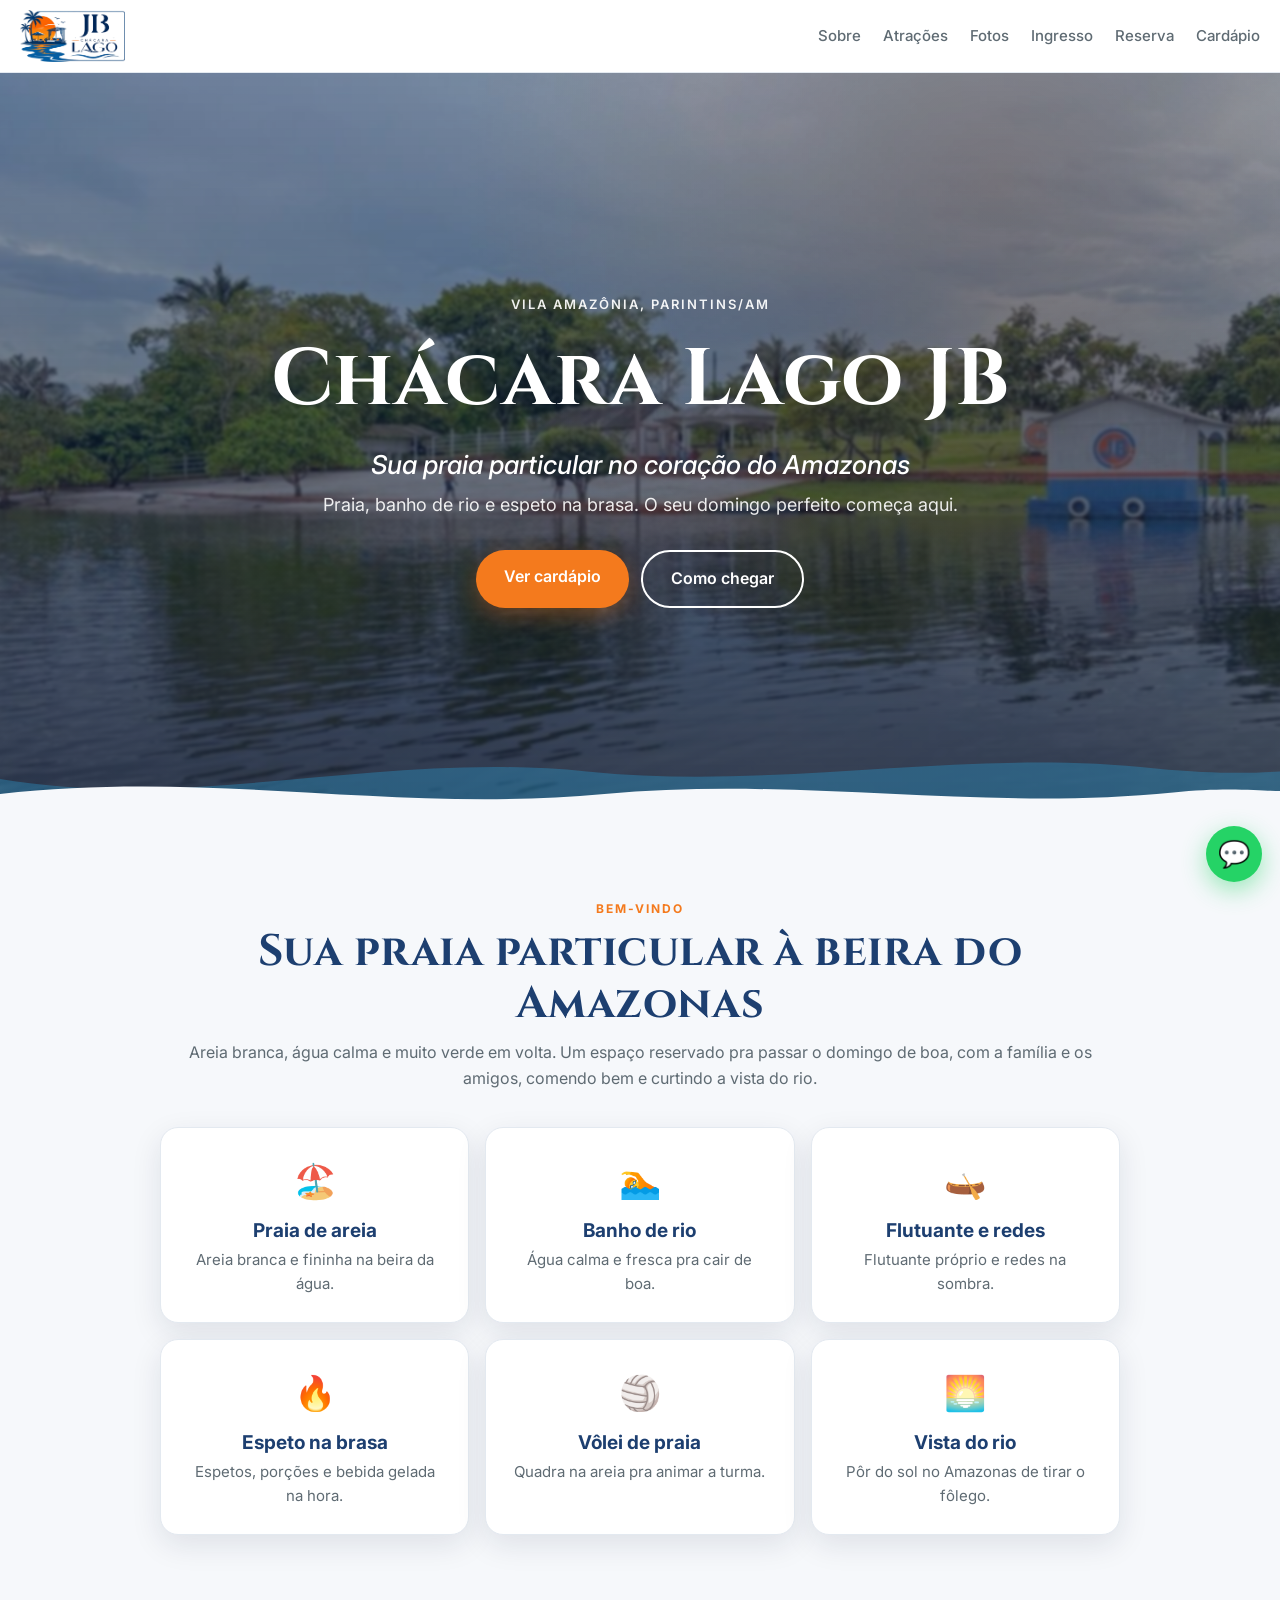
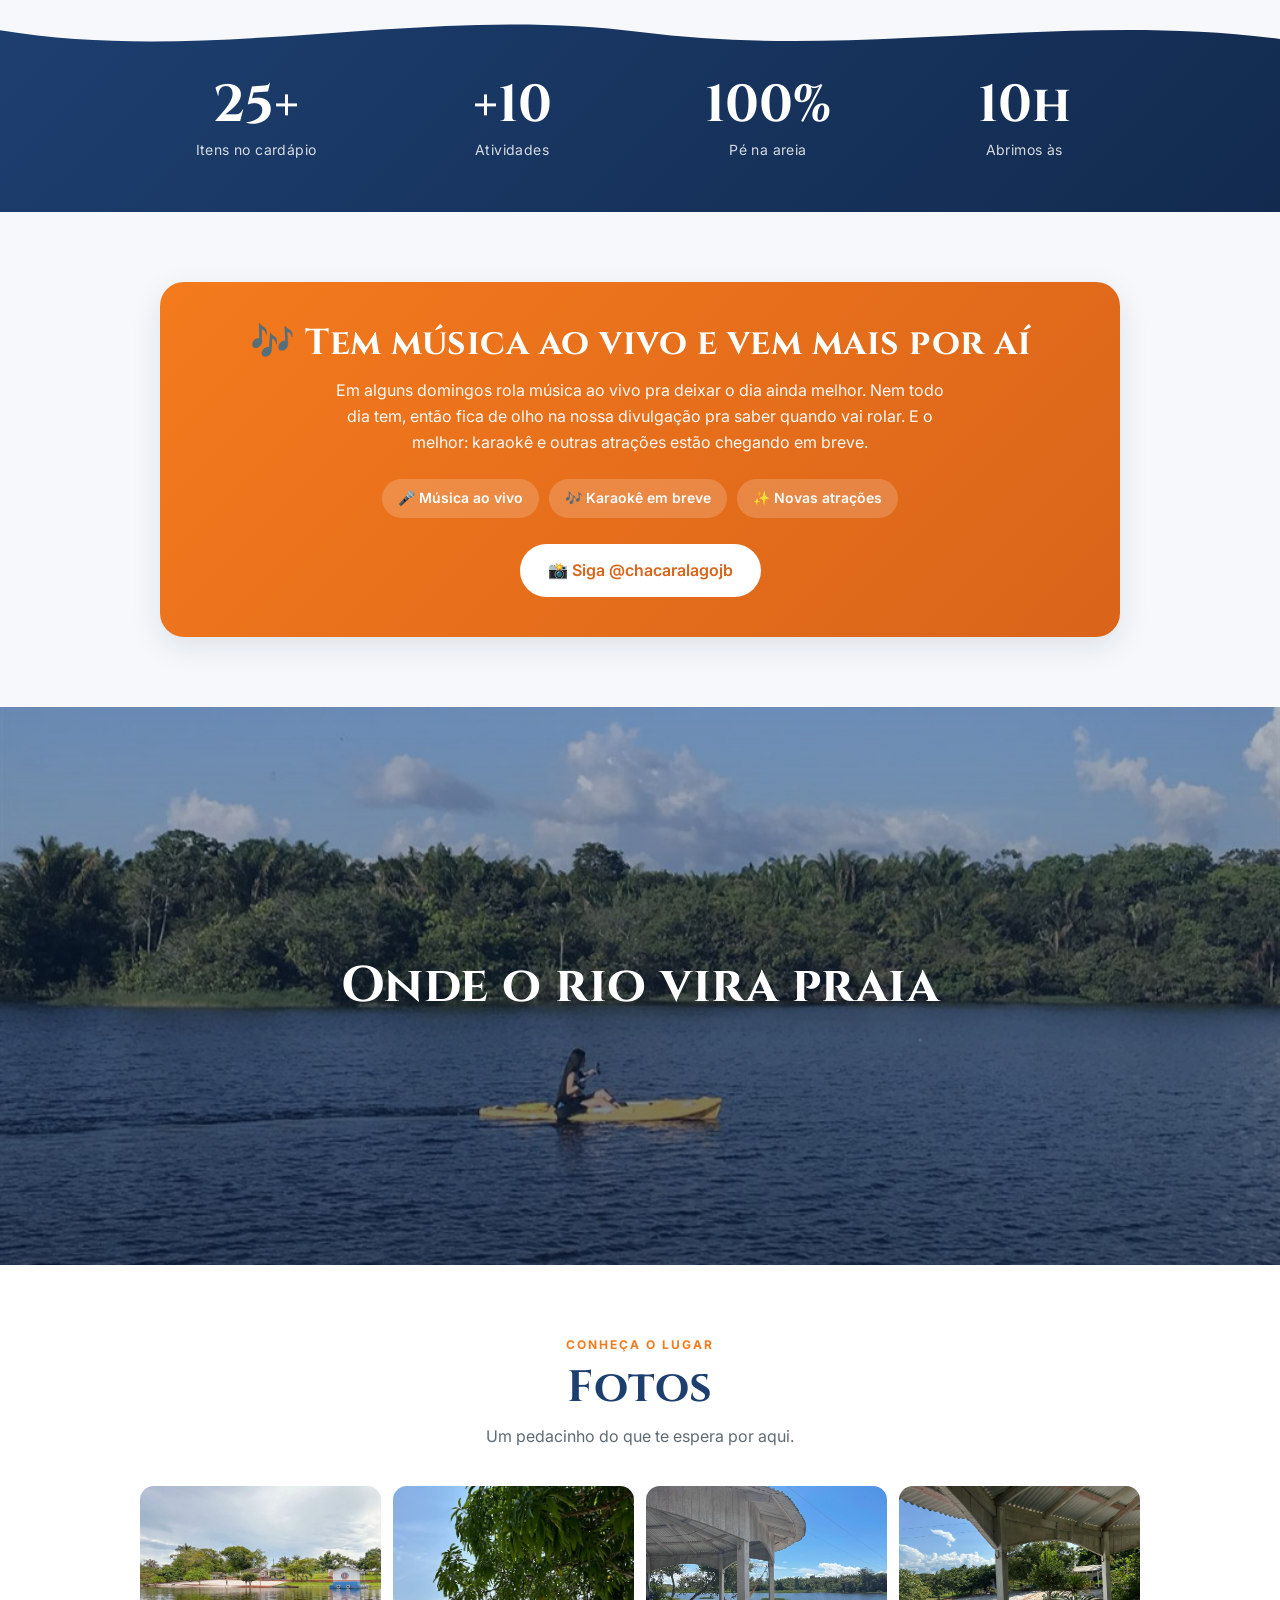
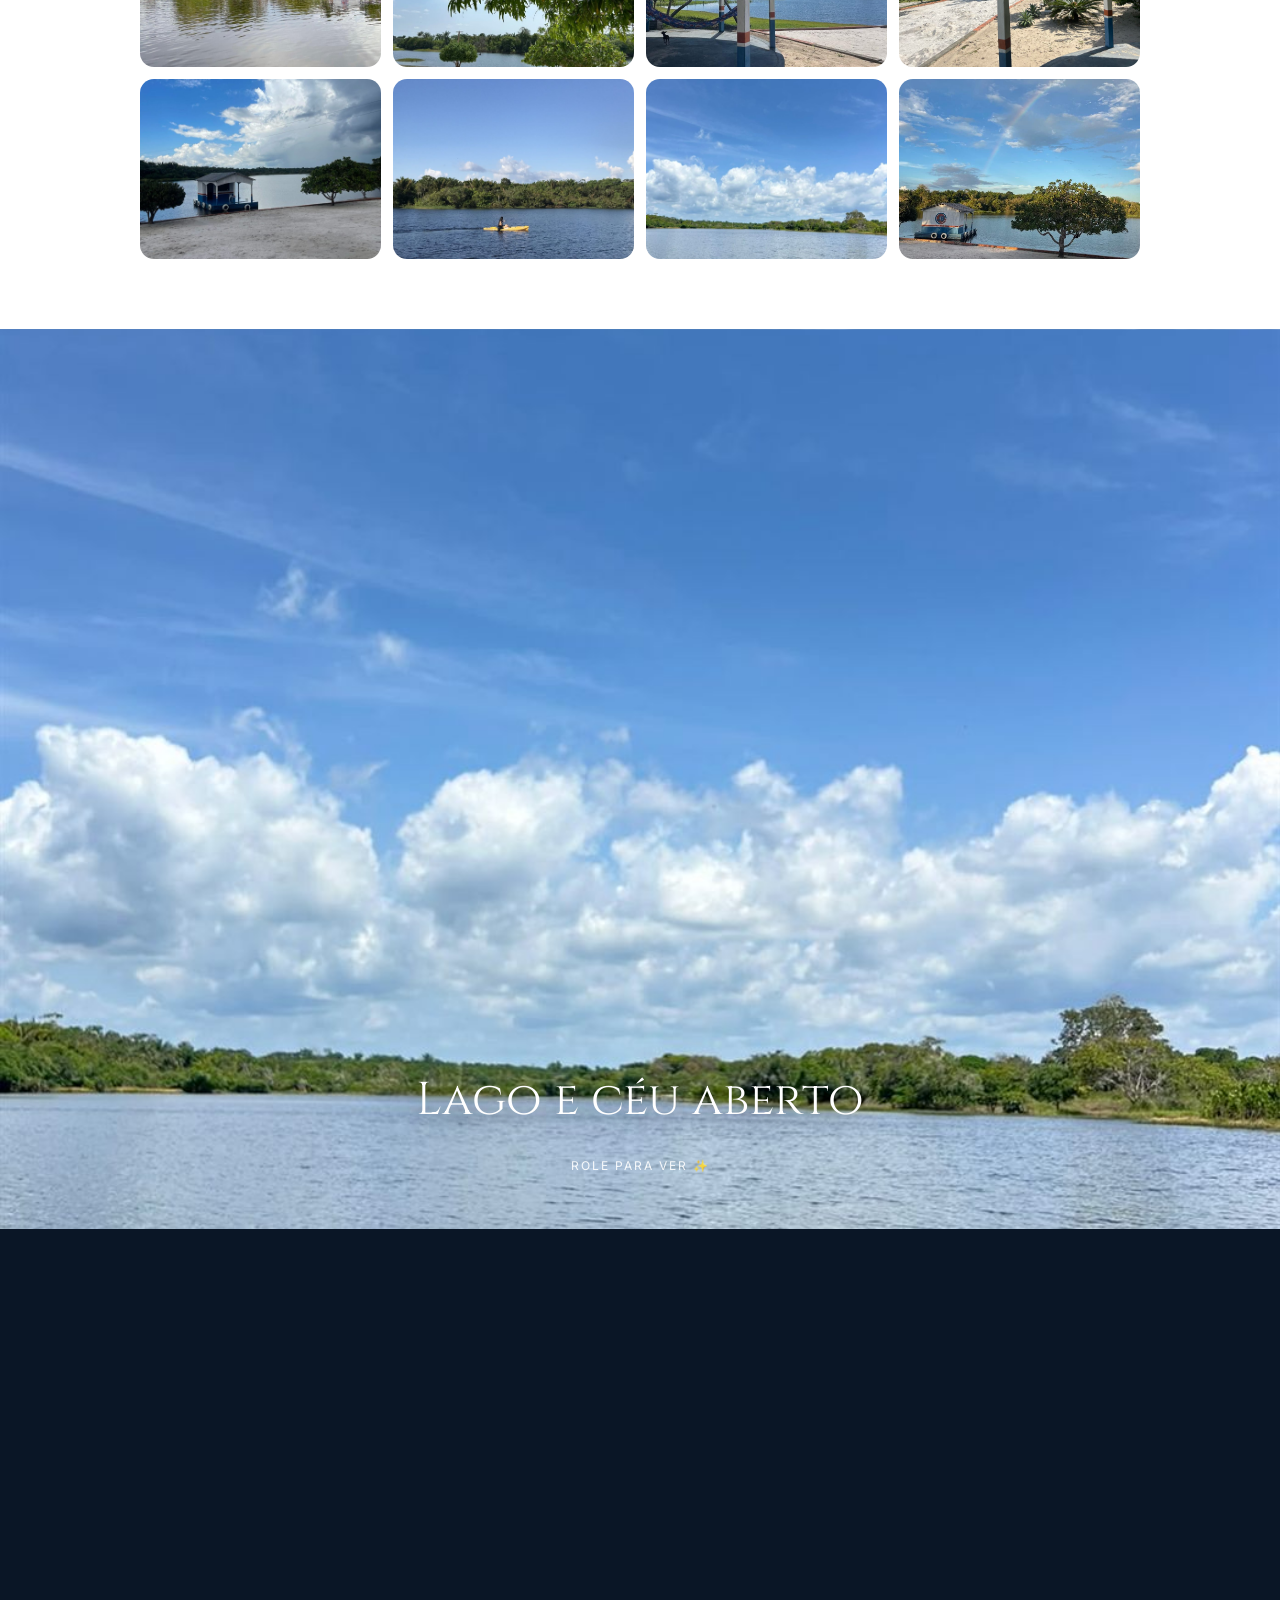
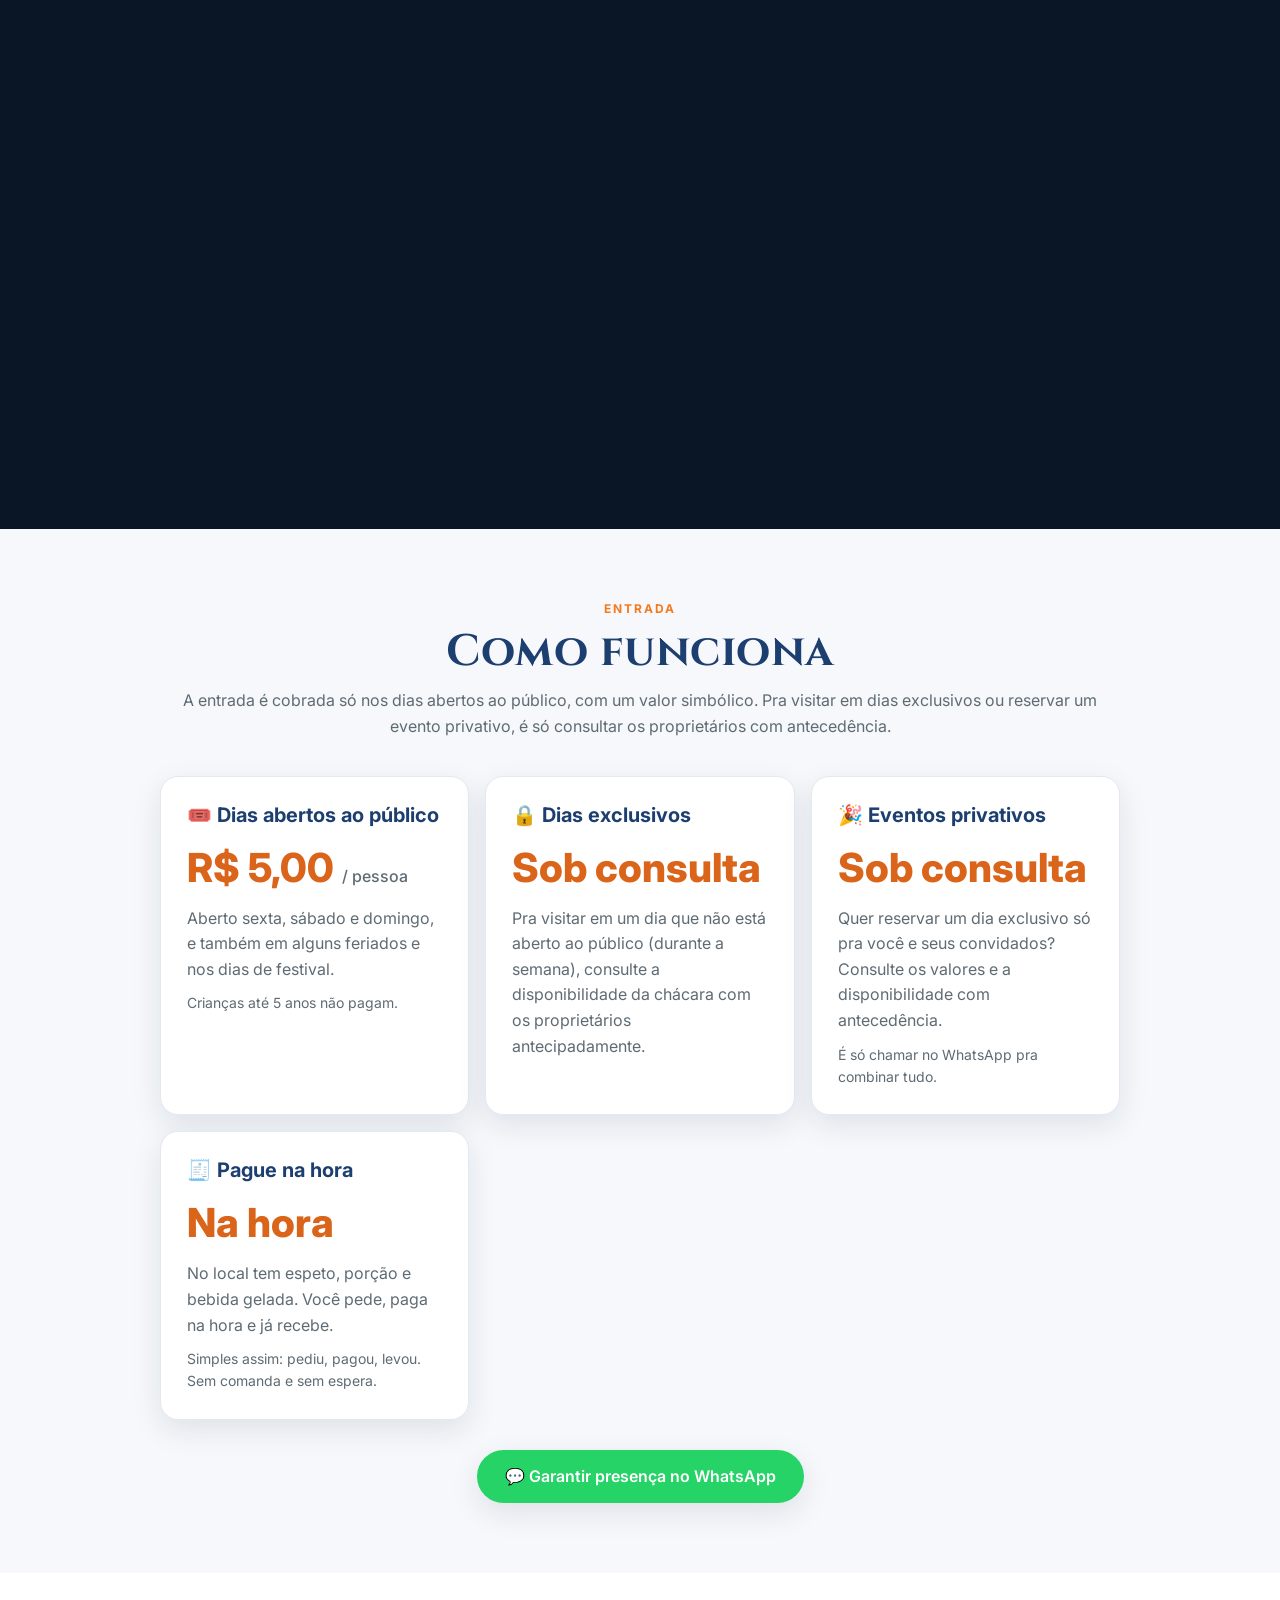
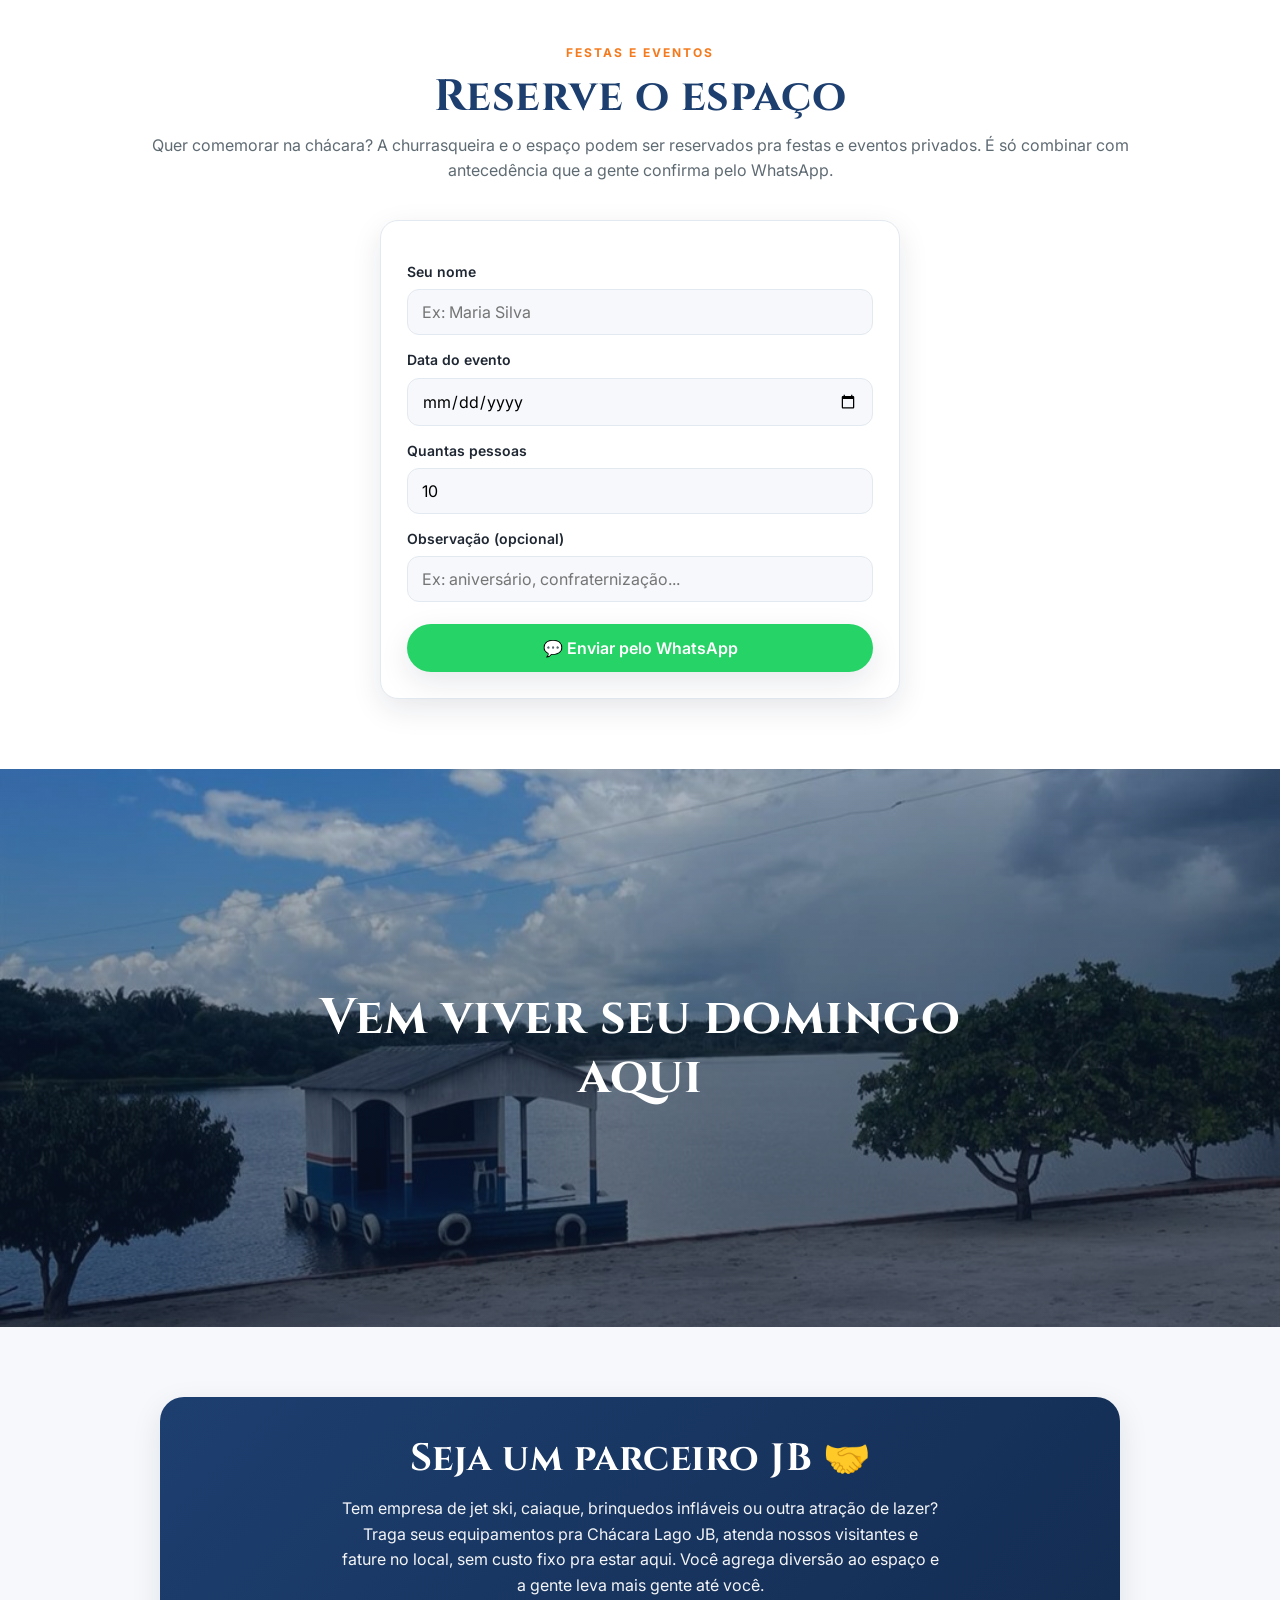
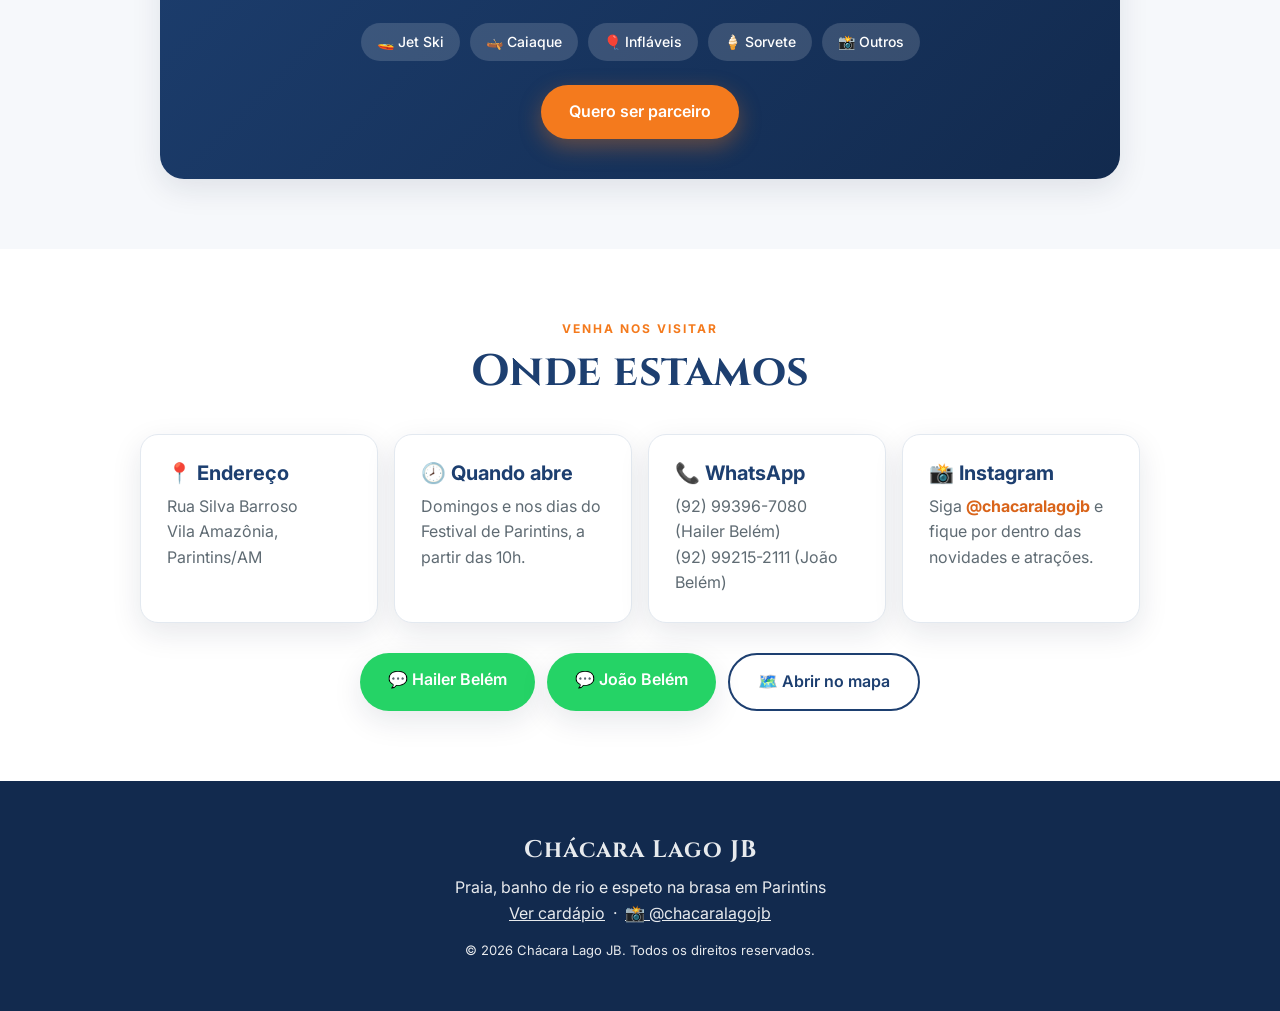
==== index.html @ 3a62247a "Ingresso: remove o valor de R$30. Unico valor cobrado passa a ser R$5/pessoa nos dias abertos ao pub" ====
<!DOCTYPE html>
<html lang="pt-BR">
<head>
  <meta charset="UTF-8" />
  <meta name="viewport" content="width=device-width, initial-scale=1.0" />

  <!-- ====== SEO / GOOGLE (edite os textos entre aspas) ====== -->
  <title>Chácara Lago JB | Praia Particular em Vila Amazônia, Parintins-AM</title>
  <meta name="description" content="Chácara Lago JB: sua praia particular no coração do Amazonas. Areia, flutuante, redes, vôlei, espeto na brasa e banho de rio em Vila Amazônia, Parintins. Veja o cardápio." />
  <meta name="theme-color" content="#1d3f70" />
  <link rel="icon" href="img/logo.svg" type="image/svg+xml" />
  <meta property="og:title" content="Chácara Lago JB | Praia Particular em Parintins" />
  <meta property="og:description" content="Sua praia particular no coração do Amazonas. Areia, flutuante, redes, vôlei e espeto na brasa em Vila Amazônia, Parintins." />
  <meta property="og:type" content="website" />
  <meta property="og:image" content="img/capa.jpg" />

  <link rel="preconnect" href="https://fonts.googleapis.com" />
  <link rel="preconnect" href="https://fonts.gstatic.com" crossorigin />
  <link href="https://fonts.googleapis.com/css2?family=Cinzel:wght@500;600;700&family=Inter:ital,wght@0,400;0,500;0,600;0,700;1,500&display=swap" rel="stylesheet" />
  <link rel="stylesheet" href="style.css" />

  <!-- ====== DADOS DO NEGÓCIO PARA O GOOGLE (edite os campos marcados) ====== -->
  <script type="application/ld+json">
  {
    "@context": "https://schema.org",
    "@type": "Restaurant",
    "name": "Chácara Lago JB",
    "servesCuisine": "Brasileira",
    "description": "Praia particular no coração do Amazonas: areia, flutuante, redes, vôlei, espeto na brasa e banho de rio em Vila Amazônia, Parintins.",
    "telephone": "+55 92 99396-7080",
    "sameAs": ["https://instagram.com/chacaralagojb"],
    "address": {
      "@type": "PostalAddress",
      "streetAddress": "Rua Silva Barroso",
      "addressLocality": "Vila Amazônia, Parintins",
      "addressRegion": "AM",
      "addressCountry": "BR"
    }
  }
  </script>
</head>

<body>

  <!-- Topo fixo: barra com a logo -->
  <div class="site-top">

  <!-- ======================= TOPO ======================= -->
  <header class="topbar">
    <a href="#inicio" class="brand">
      <img class="brand-logo-full" src="img/logo.png" alt="Chácara Lago JB" />
    </a>
    <button class="nav-toggle" aria-label="Abrir menu" aria-expanded="false">☰</button>
    <nav class="nav">
      <a href="#sobre">Sobre</a>
      <a href="#atracoes">Atrações</a>
      <a href="#fotos">Fotos</a>
      <a href="#ingresso">Ingresso</a>
      <a href="#reserva">Reserva</a>
      <a href="cardapio.html">Cardápio</a>
    </nav>
  </header>

  </div><!-- /site-top -->

  <!-- ======================= HERO ======================= -->
  <section id="inicio" class="hero">
    <!-- Vídeo do drone de fundo (sem som, em loop). Se não carregar, aparece a foto poster. -->
    <video class="hero-video" id="heroVideo" autoplay muted loop playsinline webkit-playsinline preload="auto" disablepictureinpicture poster="img/capa.jpg">
      <source src="img/capa-video.mp4" type="video/mp4" />
    </video>
    <div class="hero-overlay"></div>
    <div class="hero-content">
      <p class="hero-kicker">Vila Amazônia, Parintins/AM</p>
      <h1>Chácara Lago JB</h1>
      <p class="hero-sub">Sua praia particular no coração do Amazonas</p>
      <p class="hero-support">Praia, banho de rio e espeto na brasa. O seu domingo perfeito começa aqui.</p>
      <div class="hero-actions">
        <a href="cardapio.html" class="btn btn-primary">Ver cardápio</a>
        <a href="#contato" class="btn btn-ghost" style="color:#fff;border-color:#fff;">Como chegar</a>
      </div>
    </div>
    <div class="hero-wave" aria-hidden="true">
      <svg viewBox="0 0 1440 120" preserveAspectRatio="none">
        <path class="hw hw2" d="M0,52 C220,96 430,14 660,42 C880,68 1080,10 1300,38 C1370,46 1410,44 1440,42 L1440,120 L0,120 Z"></path>
        <path class="hw hw1" d="M0,72 C240,40 440,98 680,72 C900,48 1100,96 1320,70 C1380,62 1420,68 1440,68 L1440,120 L0,120 Z"></path>
      </svg>
    </div>
  </section>

  <!-- ======================= SOBRE ======================= -->
  <section id="sobre" class="section">
    <div class="section-head">
      <p class="eyebrow">Bem-vindo</p>
      <h2>Sua praia particular à beira do Amazonas</h2>
      <p class="section-desc">Areia branca, água calma e muito verde em volta. Um espaço reservado pra passar o domingo de boa, com a família e os amigos, comendo bem e curtindo a vista do rio.</p>
    </div>
    <div class="features">
      <div class="feature"><div class="ico">🏖️</div><h3>Praia de areia</h3><p>Areia branca e fininha na beira da água.</p></div>
      <div class="feature"><div class="ico">🏊</div><h3>Banho de rio</h3><p>Água calma e fresca pra cair de boa.</p></div>
      <div class="feature"><div class="ico">🛶</div><h3>Flutuante e redes</h3><p>Flutuante próprio e redes na sombra.</p></div>
      <div class="feature"><div class="ico">🔥</div><h3>Espeto na brasa</h3><p>Espetos, porções e bebida gelada na hora.</p></div>
      <div class="feature"><div class="ico">🏐</div><h3>Vôlei de praia</h3><p>Quadra na areia pra animar a turma.</p></div>
      <div class="feature"><div class="ico">🌅</div><h3>Vista do rio</h3><p>Pôr do sol no Amazonas de tirar o fôlego.</p></div>
    </div>
  </section>

  <!-- ======================= NÚMEROS (contam ao aparecer) ======================= -->
  <section class="stats" aria-label="Números da Chácara Lago JB">
    <div class="stats-wave" aria-hidden="true">
      <svg viewBox="0 0 1440 80" preserveAspectRatio="none">
        <path class="sw sw1" d="M0,30 C240,70 480,0 720,32 C960,64 1200,8 1440,40 L1440,0 L0,0 Z"></path>
      </svg>
    </div>
    <div class="stats-grid">
      <div class="stat"><div class="stat-num" data-target="25" data-suffix="+">25+</div><div class="stat-label">Itens no cardápio</div></div>
      <div class="stat"><div class="stat-num" data-target="10" data-prefix="+">+10</div><div class="stat-label">Atividades</div></div>
      <div class="stat"><div class="stat-num" data-target="100" data-suffix="%">100%</div><div class="stat-label">Pé na areia</div></div>
      <div class="stat"><div class="stat-num" data-target="10" data-suffix="h">10h</div><div class="stat-label">Abrimos às</div></div>
    </div>
  </section>

  <!-- ======================= ATRAÇÕES ======================= -->
  <section id="atracoes" class="section">
    <div class="attractions-box">
      <h2>🎶 Tem música ao vivo e vem mais por aí</h2>
      <p>Em alguns domingos rola música ao vivo pra deixar o dia ainda melhor. Nem todo dia tem, então fica de olho na nossa divulgação pra saber quando vai rolar. E o melhor: karaokê e outras atrações estão chegando em breve.</p>
      <div class="attractions-tags">
        <span>🎤 Música ao vivo</span>
        <span>🎶 Karaokê em breve</span>
        <span>✨ Novas atrações</span>
      </div>
      <a class="btn" style="background:#fff;color:#d9641a;margin-top:26px;" href="https://instagram.com/chacaralagojb" target="_blank" rel="noopener">📸 Siga @chacaralagojb</a>
    </div>
  </section>

  <!-- Faixa de foto com parallax -->
  <section class="photo-band">
    <div class="pb-bg" style="background-image:url('img/caiaque.jpg'); background-position: center 78%;"></div>
    <div class="pb-text"><h2>Onde o rio vira praia</h2></div>
  </section>

  <!-- ======================= FOTOS ======================= -->
  <section id="fotos" class="section section-alt">
    <div class="section-head">
      <p class="eyebrow">Conheça o lugar</p>
      <h2>Fotos</h2>
      <p class="section-desc">Um pedacinho do que te espera por aqui.</p>
    </div>
    <!-- No PC: 2 fileiras de 4. No celular: vira carrossel (desliza pro lado com as setas).
         Clique numa foto pra ampliar. Sequência: chegada → praia → estrutura → água/lazer → fim com arco-íris. -->
    <div class="gallery-wrap">
      <button class="gal-arrow gal-prev" aria-label="Fotos anteriores">&#10094;</button>
      <div class="gallery">
        <img class="gallery-item" src="img/capa.jpg" alt="Vista geral da Chácara Lago JB" loading="lazy" />
        <img class="gallery-item" src="img/praia-arvores.jpg" alt="Areia e árvores à beira da água" loading="lazy" />
        <img class="gallery-item" src="img/quiosque-redes.jpg" alt="Quiosque com redes" loading="lazy" />
        <img class="gallery-item" src="img/quiosque-vista.jpg" alt="Vista a partir do quiosque" loading="lazy" />
        <img class="gallery-item" src="img/flutuante.jpg" alt="Flutuante JB no lago" loading="lazy" />
        <img class="gallery-item" src="img/caiaque.jpg" alt="Passeio de caiaque no lago" loading="lazy" />
        <img class="gallery-item" src="img/lago-ceu.jpg" alt="Lago e céu aberto" loading="lazy" />
        <img class="gallery-item" src="img/arco-iris.jpg" alt="Arco-íris sobre o lago" loading="lazy" />
      </div>
      <button class="gal-arrow gal-next" aria-label="Mais fotos">&#10095;</button>
    </div>
  </section>

  <!-- ============ TRANSIÇÃO DE FOTOS (efeito ao rolar) ============ -->
  <section class="morph" aria-label="Do lago ao arco-íris">
    <div class="morph-sticky">
      <div class="morph-img morph-img-b" style="background-image:url('img/arco-iris.jpg')"></div>
      <div class="morph-img morph-img-a" style="background-image:url('img/lago-ceu.jpg')"></div>
      <div class="morph-seam"></div>
      <div class="morph-caption">
        <span class="morph-cap morph-cap-a">Lago e céu aberto</span>
        <span class="morph-cap morph-cap-b">Arco-íris no fim da tarde</span>
      </div>
      <span class="morph-hint">role para ver ✨</span>
    </div>
  </section>

  <!-- ======================= INGRESSO ======================= -->
  <section id="ingresso" class="section">
    <div class="section-head">
      <p class="eyebrow">Entrada</p>
      <h2>Como funciona</h2>
      <p class="section-desc">A entrada é cobrada só nos dias abertos ao público, com um valor simbólico. Pra visitar em dias exclusivos ou reservar um evento privativo, é só consultar os proprietários com antecedência.</p>
    </div>
    <div class="card-grid">
      <div class="card">
        <h3>🎟️ Dias abertos ao público</h3>
        <div class="price-tag">R$ 5,00 <small>/ pessoa</small></div>
        <p>Aberto sexta, sábado e domingo, e também em alguns feriados e nos dias de festival.</p>
        <p class="note">Crianças até 5 anos não pagam.</p>
      </div>
      <div class="card">
        <h3>🔒 Dias exclusivos</h3>
        <div class="price-tag">Sob consulta</div>
        <p>Pra visitar em um dia que não está aberto ao público (durante a semana), consulte a disponibilidade da chácara com os proprietários antecipadamente.</p>
      </div>
      <div class="card">
        <h3>🎉 Eventos privativos</h3>
        <div class="price-tag">Sob consulta</div>
        <p>Quer reservar um dia exclusivo só pra você e seus convidados? Consulte os valores e a disponibilidade com antecedência.</p>
        <p class="note">É só chamar no WhatsApp pra combinar tudo.</p>
      </div>
      <div class="card">
        <h3>🧾 Pague na hora</h3>
        <div class="price-tag">Na hora</div>
        <p>No local tem espeto, porção e bebida gelada. Você pede, paga na hora e já recebe.</p>
        <p class="note">Simples assim: pediu, pagou, levou. Sem comanda e sem espera.</p>
      </div>
    </div>
    <div class="cta-row">
      <a class="btn btn-whats" target="_blank" rel="noopener"
         href="https://wa.me/5592993967080?text=Ol%C3%A1!%20Quero%20garantir%20minha%20presen%C3%A7a%20na%20Ch%C3%A1cara%20Lago%20JB%20neste%20domingo.%20Pode%20me%20passar%20as%20infos%3F">
        💬 Garantir presença no WhatsApp
      </a>
    </div>
  </section>

  <!-- ======================= RESERVA ======================= -->
  <section id="reserva" class="section section-alt">
    <div class="section-head">
      <p class="eyebrow">Festas e eventos</p>
      <h2>Reserve o espaço</h2>
      <p class="section-desc">Quer comemorar na chácara? A churrasqueira e o espaço podem ser reservados pra festas e eventos privados. É só combinar com antecedência que a gente confirma pelo WhatsApp.</p>
    </div>
    <form class="form" id="form-reserva" onsubmit="return enviarReserva(event)">
      <label for="r-nome">Seu nome</label>
      <input id="r-nome" type="text" placeholder="Ex: Maria Silva" required />

      <label for="r-data">Data do evento</label>
      <input id="r-data" type="date" required />

      <label for="r-pessoas">Quantas pessoas</label>
      <input id="r-pessoas" type="number" min="1" value="10" required />

      <label for="r-obs">Observação (opcional)</label>
      <input id="r-obs" type="text" placeholder="Ex: aniversário, confraternização..." />

      <button class="btn btn-whats" type="submit">💬 Enviar pelo WhatsApp</button>
    </form>
  </section>

  <!-- Faixa de foto com parallax -->
  <section class="photo-band">
    <div class="pb-bg" style="background-image:url('img/flutuante.jpg'); background-position: center 55%;"></div>
    <div class="pb-text"><h2>Vem viver seu domingo aqui</h2></div>
  </section>

  <!-- ======================= PARCEIROS ======================= -->
  <section id="parceiros" class="section">
    <div class="partner-box">
      <h2>Seja um parceiro JB 🤝</h2>
      <p>
        Tem empresa de jet ski, caiaque, brinquedos infláveis ou outra atração de lazer?
        Traga seus equipamentos pra Chácara Lago JB, atenda nossos visitantes e fature no local,
        sem custo fixo pra estar aqui. Você agrega diversão ao espaço e a gente leva mais gente até você.
      </p>
      <div class="partner-cats">
        <span>🚤 Jet Ski</span>
        <span>🛶 Caiaque</span>
        <span>🎈 Infláveis</span>
        <span>🍦 Sorvete</span>
        <span>📸 Outros</span>
      </div>
      <a class="btn btn-primary" target="_blank" rel="noopener"
         href="https://wa.me/5592993967080?text=Ol%C3%A1!%20Tenho%20interesse%20em%20ser%20parceiro%20da%20Ch%C3%A1cara%20Lago%20JB.">
        Quero ser parceiro
      </a>
    </div>
  </section>

  <!-- ======================= CONTATO ======================= -->
  <section id="contato" class="section section-alt">
    <div class="section-head">
      <p class="eyebrow">Venha nos visitar</p>
      <h2>Onde estamos</h2>
    </div>
    <div class="info-grid">
      <div class="card"><h3>📍 Endereço</h3><p>Rua Silva Barroso<br />Vila Amazônia, Parintins/AM</p></div>
      <div class="card"><h3>🕗 Quando abre</h3><p>Domingos e nos dias do Festival de Parintins, a partir das 10h.</p></div>
      <div class="card"><h3>📞 WhatsApp</h3><p>(92) 99396-7080 (Hailer Belém)<br />(92) 99215-2111 (João Belém)</p></div>
      <div class="card">
        <h3>📸 Instagram</h3>
        <p>Siga <a href="https://instagram.com/chacaralagojb" target="_blank" rel="noopener" style="color:#d9641a;font-weight:700;text-decoration:none;">@chacaralagojb</a> e fique por dentro das novidades e atrações.</p>
      </div>
    </div>
    <div class="cta-row">
      <a class="btn btn-whats" target="_blank" rel="noopener" href="https://wa.me/5592993967080?text=Ol%C3%A1!%20Vi%20o%20site%20da%20Ch%C3%A1cara%20Lago%20JB%20e%20queria%20mais%20informa%C3%A7%C3%B5es.">💬 Hailer Belém</a>
      <a class="btn btn-whats" target="_blank" rel="noopener" href="https://wa.me/5592992152111?text=Ol%C3%A1!%20Vi%20o%20site%20da%20Ch%C3%A1cara%20Lago%20JB%20e%20queria%20mais%20informa%C3%A7%C3%B5es.">💬 João Belém</a>
      <a class="btn btn-ghost" target="_blank" rel="noopener" href="https://maps.app.goo.gl/qGALMvuxjjGAKZm68">🗺️ Abrir no mapa</a>
    </div>
  </section>

  <!-- ======================= RODAPÉ ======================= -->
  <footer class="footer">
    <p class="footer-brand">Chácara Lago JB</p>
    <p>Praia, banho de rio e espeto na brasa em Parintins</p>
    <p><a href="cardapio.html">Ver cardápio</a> &nbsp;·&nbsp; <a href="https://instagram.com/chacaralagojb" target="_blank" rel="noopener">📸 @chacaralagojb</a></p>
    <p class="footer-small">© <span id="ano"></span> Chácara Lago JB. Todos os direitos reservados.</p>
  </footer>

  <a class="whats-float" href="https://wa.me/5592993967080" target="_blank" rel="noopener" aria-label="WhatsApp">💬</a>

  <!-- Lightbox: abre ao clicar numa foto da galeria -->
  <div id="lightbox" class="lightbox" hidden>
    <button class="lb-btn lb-close" aria-label="Fechar">&times;</button>
    <button class="lb-btn lb-prev" aria-label="Anterior">&#10094;</button>
    <img class="lb-img" src="" alt="" />
    <button class="lb-btn lb-next" aria-label="Próxima">&#10095;</button>
    <div class="lb-count"></div>
  </div>

  <script src="script.js"></script>
</body>
</html>
---- style.css ----
/* =========================================================================
   CHÁCARA LAGO JB — visual compartilhado (site base + cardápio)
   IDENTIDADE baseada na logo: AZUL-MARINHO + LARANJA (sol) + BRANCO.
   Tipografia: Cinzel (títulos, estilo serifado clássico da logo) + Inter (texto).
   ========================================================================= */
:root {
  --azul:        #1d3f70;   /* azul-marinho principal (da logo) */
  --azul-escuro: #122a4e;
  --laranja:     #f47a1d;   /* laranja do sol (da logo) */
  --laranja-esc: #d9641a;
  --branco:      #ffffff;
  --fundo:       #f6f8fb;   /* branco levemente azulado (fundo) */
  --carvao:      #1f2733;   /* texto escuro */
  --cinza:       #5f6b73;   /* texto suave */
  --borda:       #e3e9f0;
  --sombra:      0 10px 30px rgba(16, 30, 55, .10);
  --raio:        18px;
}

* { box-sizing: border-box; margin: 0; padding: 0; }
html { scroll-behavior: smooth; }
body {
  font-family: "Inter", system-ui, -apple-system, sans-serif;
  color: var(--carvao);
  background: var(--fundo);
  line-height: 1.6;
  -webkit-font-smoothing: antialiased;
}
/* Títulos grandes: Cinzel (serifada clássica, como a logo) */
h1, h2 { font-family: "Cinzel", Georgia, serif; line-height: 1.18; letter-spacing: .5px; }
/* Títulos pequenos: Inter forte (mais legível em tamanho menor) */
h3 { font-family: "Inter", sans-serif; line-height: 1.25; }
img { max-width: 100%; display: block; }

/* ======================= FAIXA DE ANÚNCIO ======================= */
.announce {
  background: linear-gradient(90deg, var(--laranja), var(--laranja-esc));
  color: #fff; text-align: center; padding: 10px 16px;
  font-size: 14.5px; font-weight: 500; line-height: 1.35;
}
.announce strong { font-weight: 700; }

/* ======================= TOPO ======================= */
/* faixa de estreia + barra da logo grudam no topo ao rolar */
.site-top { position: sticky; top: 0; z-index: 50; }
.topbar {
  display: flex; align-items: center; justify-content: space-between;
  padding: 10px 20px;
  background: rgba(255, 255, 255, .92);
  backdrop-filter: blur(10px);
  border-bottom: 1px solid var(--borda);
}
.brand { display: flex; align-items: center; gap: 10px; text-decoration: none; color: var(--carvao); }
.brand-logo-full { height: 52px; width: auto; display: block; }
.brand-mark {  /* badge de texto (reserva) */
  display: grid; place-items: center; width: 40px; height: 40px; border-radius: 12px;
  background: var(--azul); color: #fff; font-family: "Cinzel", serif; font-weight: 700; font-size: 15px;
}
.brand-name { font-family: "Cinzel", serif; font-weight: 600; font-size: 18px; }
.nav { display: flex; gap: 22px; }
.nav a { text-decoration: none; color: var(--cinza); font-weight: 500; font-size: 15px; transition: color .2s; }
.nav a:hover { color: var(--azul); }
/* botão ☰ aparece só no celular */
.nav-toggle { display: none; background: none; border: none; color: var(--azul); font-size: 26px; line-height: 1; cursor: pointer; padding: 6px; }

/* ======================= BOTÕES ======================= */
.btn {
  display: inline-block; text-decoration: none;
  padding: 14px 28px; border-radius: 999px;
  font-weight: 600; font-size: 16px;
  transition: transform .15s, box-shadow .2s, background .2s;
  cursor: pointer; border: none; font-family: inherit;
}
.btn:active { transform: scale(.97); }
/* Botão principal = laranja (chama a ação) */
.btn-primary { background: var(--laranja); color: #fff; box-shadow: 0 8px 22px rgba(244,122,29,.35); }
.btn-primary:hover { background: var(--laranja-esc); transform: translateY(-2px); }
.btn-azul { background: var(--azul); color: #fff; box-shadow: var(--sombra); }
.btn-azul:hover { background: var(--azul-escuro); }
.btn-whats { background: #25d366; color: #fff; box-shadow: var(--sombra); }
.btn-ghost { background: transparent; color: var(--azul); border: 2px solid var(--azul); }
.btn-ghost:hover { background: var(--azul); color: #fff; }

/* ======================= HERO ======================= */
.hero {
  position: relative; min-height: 84vh;
  display: grid; place-items: center; text-align: center;
  padding: 60px 20px;
  background: #122a4e url('img/capa.jpg') center/cover no-repeat; /* imagem onde a água encontra a areia, caso o vídeo não toque */
  color: #fff; overflow: hidden;
}
.hero-video {
  position: absolute; inset: 0; width: 100%; height: 100%; object-fit: cover; z-index: 0;
  /* disfarça a baixa resolução do vídeo: leve suavidade + cor mais viva.
     O scale evita que as bordas desfocadas apareçam. O texto por cima fica nítido. */
  filter: blur(1.4px) saturate(1.14) contrast(1.04);
  transform: scale(1.06);
}
.hero-overlay {
  position: absolute; inset: 0; z-index: 1; pointer-events: none;
  background: linear-gradient(180deg, rgba(18,42,78,.45) 0%, rgba(12,24,46,.80) 100%),
              radial-gradient(circle at 78% 15%, rgba(244,122,29,.28), transparent 45%);
}
.hero-content { position: relative; z-index: 2; max-width: 740px; }
.hero-kicker { text-transform: uppercase; letter-spacing: 2px; font-size: 13px; font-weight: 600; opacity: .92; margin-bottom: 18px; }
.hero h1 { font-size: clamp(40px, 8vw, 80px); font-weight: 700; }
.hero-sub { font-family: "Inter", sans-serif; font-style: italic; font-size: clamp(18px, 3vw, 26px); font-weight: 500; margin: 16px 0 6px; }
.hero-support { font-size: clamp(15px, 2.2vw, 18px); opacity: .9; margin: 0 0 30px; }
.hero-actions { display: flex; gap: 12px; justify-content: center; flex-wrap: wrap; }

/* ======================= ANIMAÇÃO AO ROLAR (reveal) ======================= */
/* só ativa quando há JavaScript, pra não esconder nada sem necessidade */
.js .reveal { opacity: 0; transform: translateY(28px); transition: opacity .7s ease, transform .7s ease; }
.js .reveal.visible { opacity: 1; transform: none; }
@media (prefers-reduced-motion: reduce) {
  .js .reveal { opacity: 1; transform: none; transition: none; }
}

/* ======================= FAIXA DE FOTO (parallax) ======================= */
.photo-band {
  position: relative; min-height: 62vh;
  display: grid; place-items: center; text-align: center; color: #fff;
  padding: 60px 20px; overflow: hidden;
}
/* a imagem fica numa camada própria, um pouco maior, que desliza no scroll (parallax que funciona no celular também) */
.photo-band .pb-bg {
  position: absolute; left: 0; right: 0; top: -22%; height: 144%;
  background-size: cover; background-position: center; z-index: 0; will-change: transform;
}
.photo-band::before { content: ""; position: absolute; inset: 0; z-index: 1; background: linear-gradient(180deg, rgba(18,42,78,.35), rgba(12,24,46,.6)); }
.photo-band .pb-text { position: relative; z-index: 2; max-width: 720px; }
.photo-band h2 { color: #fff; font-size: clamp(28px, 5.5vw, 50px); }
@media (max-width: 820px) { .photo-band { min-height: 52vh; } }

/* ======================= SEÇÕES ======================= */
.section { max-width: 1000px; margin: 0 auto; padding: 70px 20px; }
.section-alt { background: #fff; max-width: none; }
.section-alt > * { max-width: 1000px; margin-left: auto; margin-right: auto; }
.section-head { text-align: center; margin-bottom: 36px; }
.eyebrow { text-transform: uppercase; letter-spacing: 2px; font-size: 12px; font-weight: 700; color: var(--laranja); margin-bottom: 8px; }
.section-head h2 { font-size: clamp(28px, 5.5vw, 44px); font-weight: 700; color: var(--azul); }
.section-desc { color: var(--cinza); margin-top: 10px; }
code { background: #eef2f6; padding: 1px 6px; border-radius: 6px; font-size: .9em; }

/* ======================= SOBRE / DESTAQUES ======================= */
/* 6 cards em fileiras iguais: 3+3 no PC, 2+2+2 no tablet, 1 por linha no celular */
.features { display: grid; gap: 16px; grid-template-columns: repeat(3, 1fr); }
@media (max-width: 820px) { .features { grid-template-columns: repeat(2, 1fr); } }
@media (max-width: 480px) { .features { grid-template-columns: 1fr; } }
.feature {
  background: #fff; border: 1px solid var(--borda); border-radius: var(--raio);
  padding: 26px; text-align: center; box-shadow: var(--sombra);
}
.feature .ico { font-size: 34px; }
.feature h3 { font-size: 19px; font-weight: 700; margin: 10px 0 6px; color: var(--azul); }
.feature p { color: var(--cinza); font-size: 15px; }

/* ======================= GALERIA (PC: 2 fileiras de 5, clicável) ======================= */
.gallery-wrap { position: relative; }
.gallery { display: grid; grid-template-columns: repeat(4, 1fr); gap: 12px; }
.gallery-item {
  width: 100%; aspect-ratio: 4 / 3; object-fit: cover; display: block;
  border-radius: 14px; cursor: pointer; background: #dfe7ef;
  transition: transform .2s, box-shadow .2s, filter .2s;
}
.gallery-item:hover { transform: translateY(-3px); box-shadow: var(--sombra); filter: brightness(1.05); }
/* setas do carrossel: escondidas no PC (lá é grade) */
.gal-arrow { display: none; }

/* CELULAR: vira carrossel que desliza pro lado, com setas */
@media (max-width: 820px) {
  .gallery {
    display: flex; gap: 12px;
    overflow-x: auto; scroll-snap-type: x mandatory;
    -webkit-overflow-scrolling: touch; scrollbar-width: none;
    padding-bottom: 2px;
  }
  .gallery::-webkit-scrollbar { display: none; }
  .gallery-item { flex: 0 0 82%; scroll-snap-align: center; }  /* mostra um pedacinho da próxima */
  .gal-arrow {
    display: grid; place-items: center; position: absolute; top: 50%; transform: translateY(-50%); z-index: 5;
    width: 42px; height: 42px; border-radius: 50%; border: none; cursor: pointer;
    background: rgba(29, 63, 112, .85); color: #fff; font-size: 20px;
    box-shadow: 0 4px 12px rgba(0,0,0,.25);
  }
  .gal-prev { left: 4px; } .gal-next { right: 4px; }
}

/* Lightbox (ampliar foto) */
.lightbox { position: fixed; inset: 0; z-index: 100; display: flex; align-items: center; justify-content: center; background: rgba(10, 20, 38, .93); }
.lightbox[hidden] { display: none; }
.lb-img { max-width: 92vw; max-height: 86vh; border-radius: 10px; box-shadow: 0 14px 50px rgba(0,0,0,.55); }
.lb-btn { position: absolute; background: rgba(255,255,255,.14); color: #fff; border: none; cursor: pointer; display: grid; place-items: center; transition: background .2s; }
.lb-btn:hover { background: rgba(255,255,255,.28); }
.lb-close { top: 16px; right: 18px; width: 48px; height: 48px; border-radius: 50%; font-size: 26px; }
.lb-prev, .lb-next { top: 50%; transform: translateY(-50%); width: 52px; height: 52px; border-radius: 50%; font-size: 26px; }
.lb-prev { left: 14px; } .lb-next { right: 14px; }
.lb-count { position: absolute; bottom: 18px; left: 50%; transform: translateX(-50%); color: #fff; font-size: 14px; opacity: .85; }
@media (max-width: 600px) { .lb-prev, .lb-next { width: 42px; height: 42px; font-size: 20px; } }

/* ======================= CARDS GERAIS (ingresso/info) ======================= */
.card-grid { display: grid; gap: 16px; grid-template-columns: repeat(auto-fit, minmax(240px, 1fr)); margin-bottom: 30px; }
.card { background: #fff; border: 1px solid var(--borda); border-radius: var(--raio); padding: 26px; box-shadow: var(--sombra); }
.card h3 { font-size: 20px; font-weight: 700; margin-bottom: 8px; color: var(--azul); }
.card p { color: var(--cinza); }
.price-tag { font-family: "Inter", sans-serif; font-size: 40px; font-weight: 800; color: var(--laranja-esc); margin: 6px 0; }
.price-tag small { font-size: 16px; color: var(--cinza); font-weight: 500; }
.note { font-size: 14px; color: var(--cinza); margin-top: 10px; }

/* ======================= RESERVA (mini formulário) ======================= */
.form { background: #fff; border: 1px solid var(--borda); border-radius: var(--raio); padding: 26px; box-shadow: var(--sombra); max-width: 520px; margin: 0 auto; }
.form label { display: block; font-weight: 600; font-size: 14px; margin: 14px 0 6px; }
.form input, .form select { width: 100%; padding: 12px 14px; border: 1px solid var(--borda); border-radius: 12px; font-family: inherit; font-size: 16px; background: var(--fundo); }
.form input:focus, .form select:focus { outline: 2px solid var(--azul); border-color: transparent; }
.form .btn { width: 100%; margin-top: 22px; text-align: center; }

/* ======================= PARCEIROS ======================= */
.partner-box { background: linear-gradient(135deg, var(--azul), var(--azul-escuro)); color: #fff; border-radius: 24px; padding: 40px 28px; text-align: center; box-shadow: var(--sombra); }
.partner-box h2 { font-size: clamp(26px, 5vw, 38px); color: #fff; }
.partner-box p { opacity: .95; max-width: 600px; margin: 14px auto 0; }
.partner-cats { display: flex; gap: 10px; flex-wrap: wrap; justify-content: center; margin: 24px 0; }
.partner-cats span { background: rgba(255,255,255,.15); padding: 8px 16px; border-radius: 999px; font-size: 14px; font-weight: 500; }

/* ======================= ATRAÇÕES ======================= */
.attractions-box {
  background: linear-gradient(135deg, var(--laranja), var(--laranja-esc));
  color: #fff; border-radius: 24px; padding: 40px 28px; text-align: center; box-shadow: var(--sombra);
}
.attractions-box h2 { font-size: clamp(24px, 4.5vw, 36px); color: #fff; }
.attractions-box p { opacity: .96; max-width: 620px; margin: 14px auto 0; }
.attractions-tags { display: flex; gap: 10px; flex-wrap: wrap; justify-content: center; margin-top: 24px; }
.attractions-tags span { background: rgba(255,255,255,.18); padding: 8px 16px; border-radius: 999px; font-size: 14px; font-weight: 600; }

/* ======================= CONTATO ======================= */
.info-grid { display: grid; gap: 16px; grid-template-columns: repeat(auto-fit, minmax(220px, 1fr)); margin-bottom: 30px; }
.cta-row { display: flex; gap: 12px; flex-wrap: wrap; justify-content: center; }

/* ======================= RODAPÉ ======================= */
.footer { text-align: center; padding: 50px 20px; background: var(--azul-escuro); color: #fff; }
.footer-brand { font-family: "Cinzel", serif; font-size: 24px; font-weight: 700; margin-bottom: 6px; letter-spacing: 1px; }
.footer p { opacity: .9; }
.footer a { color: #fff; }
.footer-small { opacity: .65; font-size: 13px; margin-top: 14px; }

/* ======================= WHATSAPP FLUTUANTE ======================= */
.whats-float { position: fixed; right: 18px; bottom: 18px; z-index: 60; width: 56px; height: 56px; border-radius: 50%; background: #25d366; color: #fff; display: grid; place-items: center; font-size: 26px; text-decoration: none; box-shadow: 0 8px 24px rgba(37,211,102,.45); transition: transform .15s; }
.whats-float:hover { transform: scale(1.08); }

/* =========================================================================
   PÁGINA DO CARDÁPIO (cardapio.html)
   ========================================================================= */
.menu-page { max-width: 680px; margin: 0 auto; padding: 0 18px 90px; }
.menu-hero { text-align: center; padding: 36px 20px 26px; }
.menu-logo-full { width: 100%; max-width: 320px; height: auto; display: block; margin: 0 auto 8px; }
.menu-hero h1 { font-size: clamp(32px, 7vw, 48px); color: var(--azul); }
.menu-hero p { color: var(--cinza); margin-top: 8px; }

/* Abas Comida / Bebida */
.tabs { display: flex; gap: 8px; background: #fff; border: 1px solid var(--borda); padding: 6px; border-radius: 999px; max-width: 360px; margin: 0 auto 34px; box-shadow: var(--sombra); position: sticky; top: 12px; z-index: 20; }
.tab { flex: 1; padding: 12px 16px; border-radius: 999px; background: transparent; color: var(--cinza); font-family: inherit; font-size: 16px; font-weight: 600; cursor: pointer; transition: all .2s; }
.tab.is-active { background: var(--azul); color: #fff; }

/* Itens */
.menu-cat { margin-bottom: 34px; }
.menu-cat-title { font-family: "Inter", sans-serif; font-size: 16px; font-weight: 700; text-transform: uppercase; letter-spacing: 1px; color: var(--azul); display: flex; align-items: center; gap: 12px; margin-bottom: 14px; }
.menu-cat-title::after { content: ""; flex: 1; height: 2px; background: var(--borda); }
.menu-cat-nota { font-size: 13px; color: var(--cinza); margin: -6px 0 12px; font-style: italic; }
.menu-aviso { display: flex; align-items: center; gap: 9px; margin: 0 0 22px; padding: 12px 15px; font-size: 14px; font-weight: 600; color: var(--azul); background: #eef3fb; border: 1px solid var(--borda); border-left: 4px solid var(--laranja); border-radius: 12px; }
.menu-subcat-title { font-family: "Inter", sans-serif; font-size: 13px; font-weight: 800; text-transform: uppercase; letter-spacing: .8px; color: var(--azul); margin: 20px 0 6px; }
.menu-subcat-title:first-of-type { margin-top: 4px; }
.menu-mini-sep { width: 80px; height: 3px; border-radius: 3px; margin: 14px auto; background: linear-gradient(90deg, transparent, var(--laranja), transparent); }
.menu-promo { display: inline-flex; align-items: center; gap: 9px; margin: 2px 0 18px; padding: 9px 14px 9px 9px; background: linear-gradient(135deg, #ff8f33, var(--laranja-esc)); color: #fff; font-weight: 800; font-size: 15px; border-radius: 13px; transform: rotate(-1.8deg); box-shadow: 0 10px 22px rgba(217,100,26,.34); animation: promoPulse 2.4s ease-in-out infinite; }
.menu-promo-tag { background: #fff; color: var(--laranja-esc); font-size: 11px; font-weight: 900; letter-spacing: .4px; padding: 3px 8px; border-radius: 7px; white-space: nowrap; }
.menu-promo-txt { white-space: nowrap; }
@keyframes promoPulse {
  0%, 100% { transform: rotate(-1.8deg) scale(1);    box-shadow: 0 10px 22px rgba(217,100,26,.34); }
  50%      { transform: rotate(-1.8deg) scale(1.045); box-shadow: 0 14px 30px rgba(217,100,26,.52); }
}
@media (prefers-reduced-motion: reduce) { .menu-promo { animation: none; } }
.menu-item { display: flex; align-items: center; gap: 14px; padding: 12px 0; border-bottom: 1px dashed var(--borda); }
.menu-item:last-child { border-bottom: none; }
.mi-thumb { width: 64px; height: 64px; flex: 0 0 64px; border-radius: 12px; object-fit: cover; }
.mi-thumb-ph { display: grid; place-items: center; font-size: 30px; background: #eef3f8; border: 1px solid var(--borda); }
.mi-left { flex: 1; min-width: 0; }
.mi-name { font-weight: 600; font-size: 17px; }
.mi-tag { display: inline-block; margin-left: 8px; font-size: 11px; font-weight: 700; color: var(--laranja-esc); border: 1px solid var(--laranja); border-radius: 999px; padding: 1px 8px; vertical-align: middle; }
.mi-desc { color: var(--cinza); font-size: 14px; margin-top: 2px; }
.mi-price { font-weight: 800; color: var(--azul); white-space: nowrap; }
.mi-price::before { content: "R$ "; font-weight: 500; font-size: 13px; color: var(--cinza); }
.menu-back { text-align: center; margin-top: 40px; }
.menu-back a { color: var(--azul); text-decoration: none; font-weight: 600; }

/* ======================= GERADOR DE QR ======================= */
.qr-wrap { max-width: 560px; margin: 0 auto; padding: 40px 20px; text-align: center; }
.qr-box { background: #fff; border: 1px solid var(--borda); border-radius: var(--raio); padding: 30px; box-shadow: var(--sombra); margin-top: 20px; }
#qrcode { display: inline-block; margin: 18px auto; }
#qrcode img, #qrcode canvas { margin: 0 auto; }

/* ======================= CELULAR ======================= */
@media (max-width: 600px) {
  .section { padding: 50px 18px; }
  .hero { min-height: 76vh; }
  /* logo centralizada; botão de menu no canto direito */
  .topbar { position: relative; justify-content: center; }
  .nav-toggle { display: block; position: absolute; right: 12px; top: 50%; transform: translateY(-50%); }
  .brand-logo-full { height: 46px; }
  /* menu vira lista que abre embaixo da barra */
  .nav {
    display: none; position: absolute; top: 100%; left: 0; right: 0;
    flex-direction: column; gap: 0;
    background: #fff; border-bottom: 1px solid var(--borda); box-shadow: var(--sombra); padding: 6px 0;
  }
  .nav.open { display: flex; }
  .nav a { padding: 13px 22px; font-size: 16px; }
  /* título numa linha só */
  .hero h1 { font-size: clamp(26px, 7.6vw, 40px); letter-spacing: 0; white-space: nowrap; }
}

/* ============================================================
   EFEITOS INTERATIVOS (morph de fotos, ondas, números e hover moderno)
   ============================================================ */

/* Transição de fotos controlada pelo scroll */
.morph { position: relative; height: 200vh; background: #0a1626; }
.morph-sticky { position: sticky; top: 0; height: 100vh; overflow: hidden; }
.morph-img { position: absolute; inset: 0; background-size: cover; background-position: center; }
.morph-img-a { will-change: clip-path; clip-path: inset(0 0 0 0); }
.morph-seam { position: absolute; top: 0; bottom: 0; left: 0; width: 3px; margin-left: -1.5px; background: #fff; box-shadow: 0 0 16px 2px rgba(255,255,255,.85); opacity: 0; z-index: 3; }
.morph-caption { position: absolute; left: 0; right: 0; bottom: 16%; height: 1.3em; z-index: 4; }
.morph-cap { position: absolute; left: 16px; right: 16px; text-align: center; color: #fff; font-family: "Cinzel", serif; font-size: clamp(22px, 5vw, 46px); text-shadow: 0 4px 26px rgba(0,0,0,.6); }
.morph-cap-a { opacity: calc(1 - var(--mp, 0)); }
.morph-cap-b { opacity: var(--mp, 0); }
.morph-hint { position: absolute; left: 0; right: 0; bottom: 6%; text-align: center; color: rgba(255,255,255,.9); font-size: 12px; letter-spacing: 2px; text-transform: uppercase; z-index: 4; animation: morphHint 1.8s ease-in-out infinite; }
@keyframes morphHint { 0%, 100% { transform: translateY(0); opacity: .65; } 50% { transform: translateY(7px); opacity: 1; } }

/* Hover moderno */
.gallery-item { transition: transform .35s ease, box-shadow .35s ease; }
.gallery-item:hover { transform: translateY(-4px) scale(1.03); box-shadow: 0 16px 32px rgba(18,42,78,.20); }
.card { transition: transform .25s ease, box-shadow .25s ease; }
.card:hover { transform: translateY(-5px); box-shadow: 0 16px 34px rgba(18,42,78,.16); }
.feature .ico { display: inline-block; transition: transform .3s ease; }
.feature:hover .ico { transform: scale(1.18) rotate(-6deg); }

@media (prefers-reduced-motion: reduce) {
  .morph-hint { animation: none; }
}

/* ---- Divisores de onda animados ---- */
.hero-wave { position: absolute; left: 0; right: 0; bottom: -1px; z-index: 1; line-height: 0; pointer-events: none; }
.hero-wave svg { display: block; width: 100%; height: clamp(48px, 8vw, 90px); }
.hw1 { fill: var(--fundo); }
.hw2 { fill: rgba(42, 160, 216, .35); }
.hw { animation: hwBob 6s ease-in-out infinite; transform-origin: center bottom; }
.hw2 { animation-duration: 8s; animation-direction: reverse; }
@keyframes hwBob { 0%, 100% { transform: translateY(0); } 50% { transform: translateY(-7px); } }

/* ---- Números que sobem ao aparecer ---- */
.stats { position: relative; background: linear-gradient(135deg, var(--azul), var(--azul-escuro)); color: #fff; padding: 74px 20px 50px; overflow: hidden; }
.stats-wave { position: absolute; top: -1px; left: 0; right: 0; line-height: 0; pointer-events: none; }
.stats-wave svg { display: block; width: 100%; height: clamp(40px, 6vw, 70px); }
.sw1 { fill: var(--fundo); }
.sw { animation: hwBob 7s ease-in-out infinite; transform-origin: center top; }
.stats-grid { position: relative; z-index: 1; max-width: 1000px; margin: 0 auto; display: grid; grid-template-columns: repeat(4, 1fr); gap: 24px; text-align: center; }
.stat-num { font-family: "Cinzel", serif; font-size: clamp(34px, 6vw, 52px); font-weight: 700; color: #fff; line-height: 1; }
.stat-label { margin-top: 8px; font-size: 14px; color: rgba(255, 255, 255, .82); letter-spacing: .4px; }
@media (max-width: 600px) { .stats-grid { grid-template-columns: repeat(2, 1fr); gap: 30px 16px; } }

/* ---- Texto revelando palavra por palavra ---- */
.rw-word { display: inline-block; overflow: hidden; vertical-align: top; padding: .16em .05em; margin: -.16em -.05em; }
.rw-word > span { display: inline-block; transform: translateY(120%); opacity: 0; transition: transform .6s cubic-bezier(.22, .8, .3, 1), opacity .6s ease; }
.section-head.visible .rw-word > span { transform: translateY(0); opacity: 1; }

/* ---- Galeria estilo cortina (entra alternando, no PC) ---- */
@media (min-width: 821px) {
  .js .gallery-item.reveal:nth-child(odd)  { transform: translateX(-52px) translateY(10px); }
  .js .gallery-item.reveal:nth-child(even) { transform: translateX(52px) translateY(10px); }
  .js .gallery-item.reveal.visible { transform: none; }
}

@media (prefers-reduced-motion: reduce) {
  .hw, .sw { animation: none; }
  .rw-word > span { transition: none; transform: none; opacity: 1; }
}
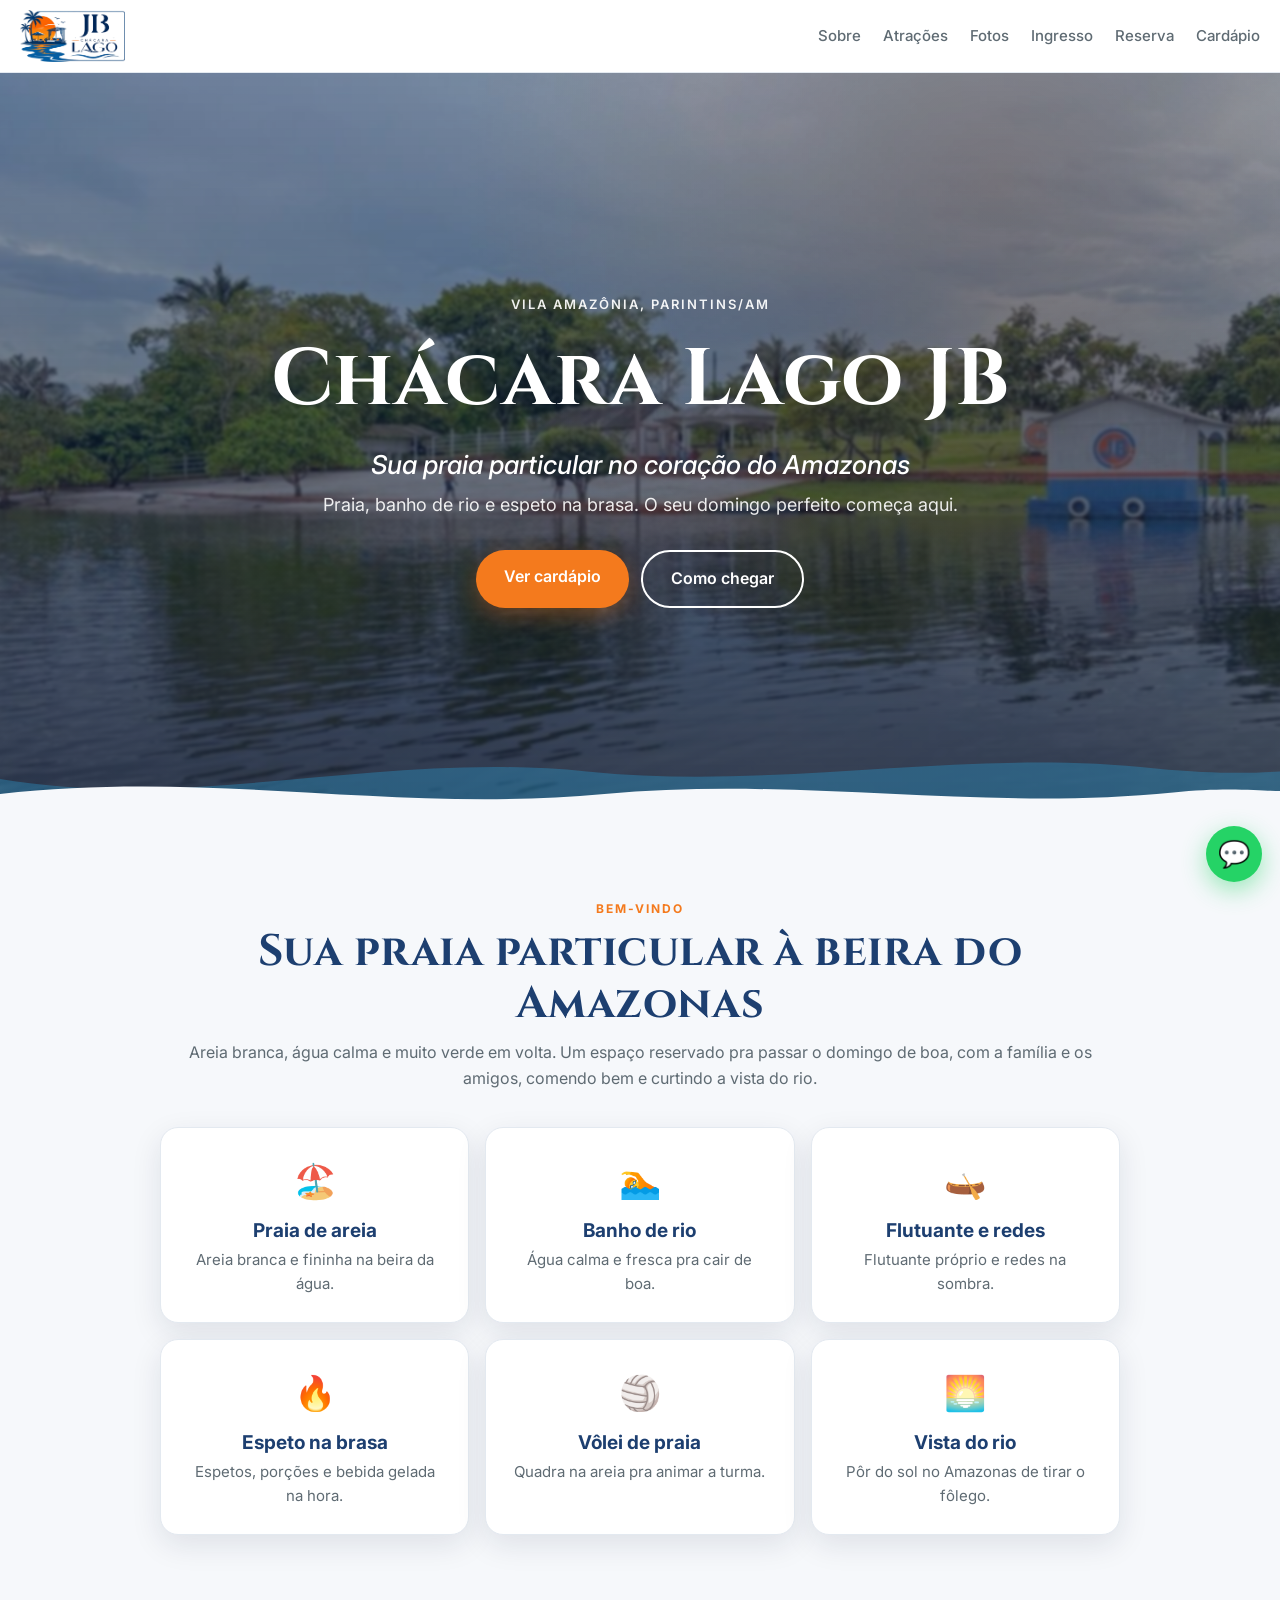
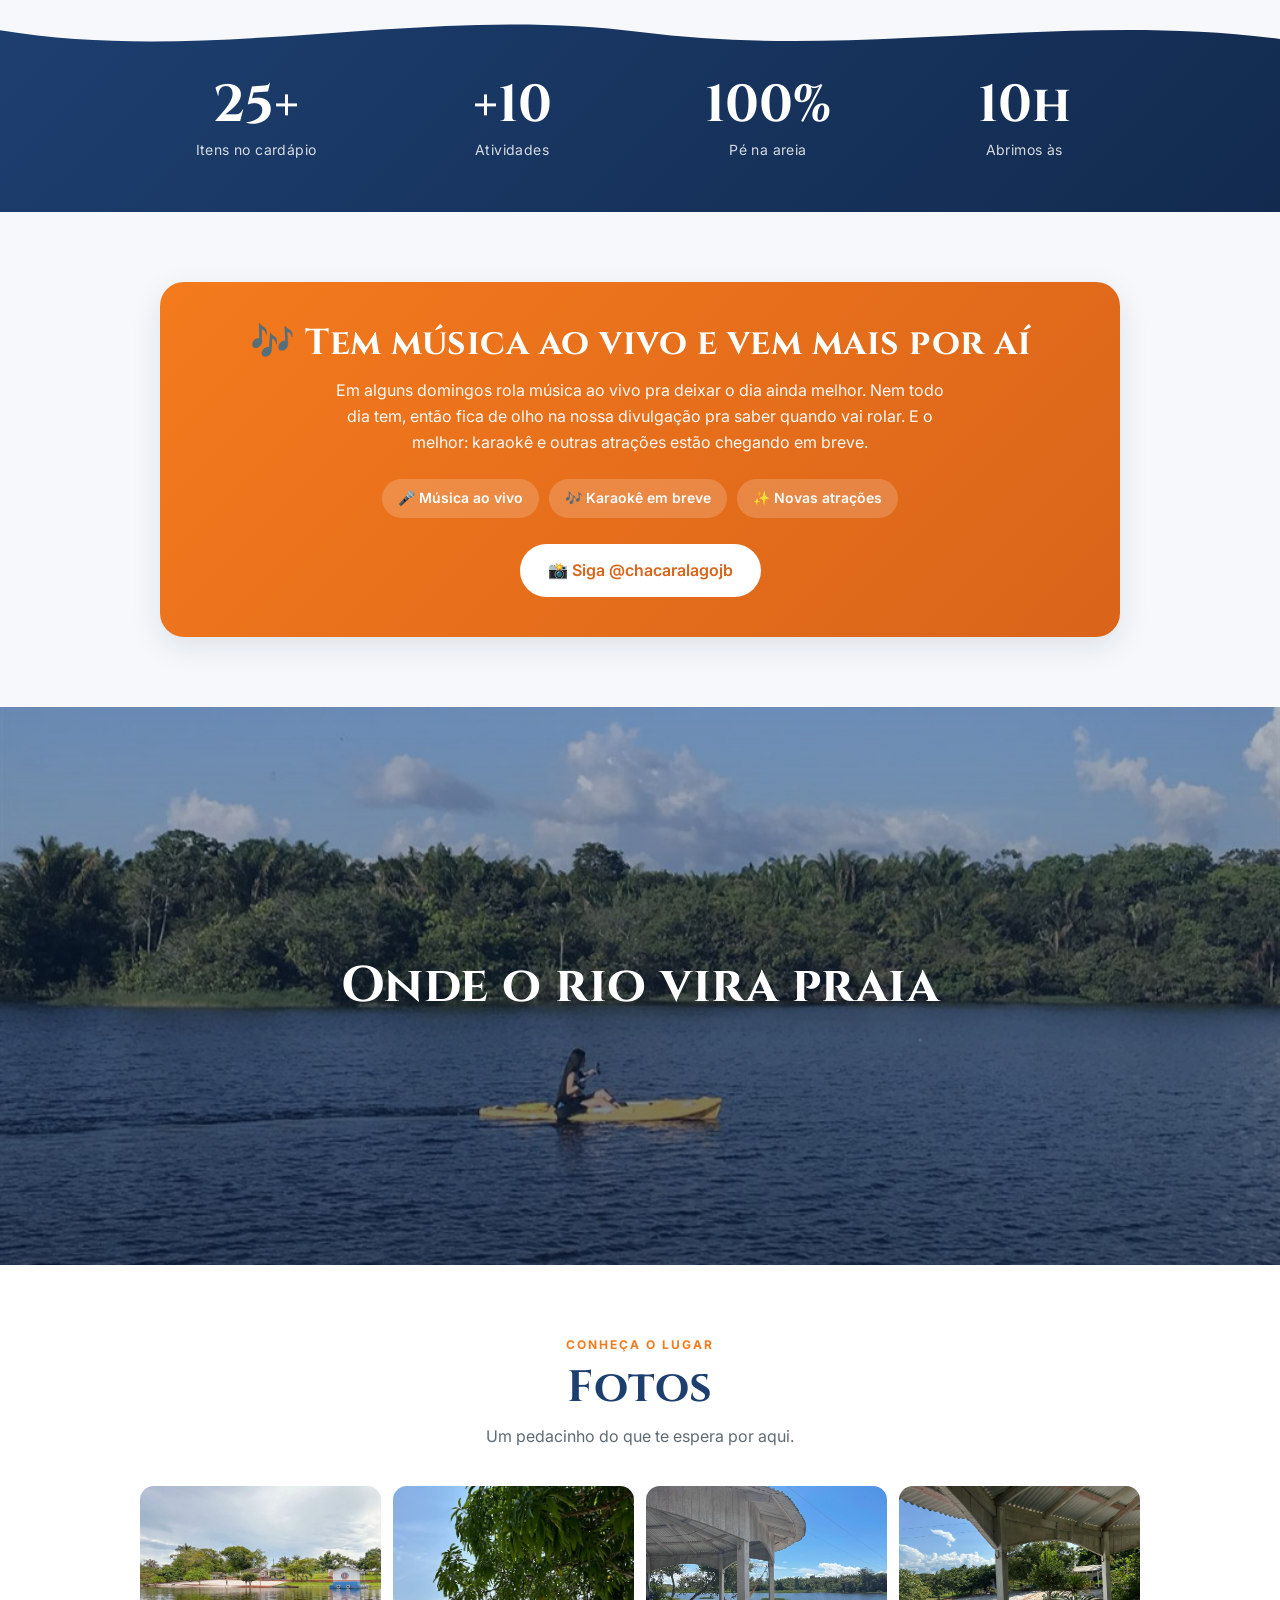
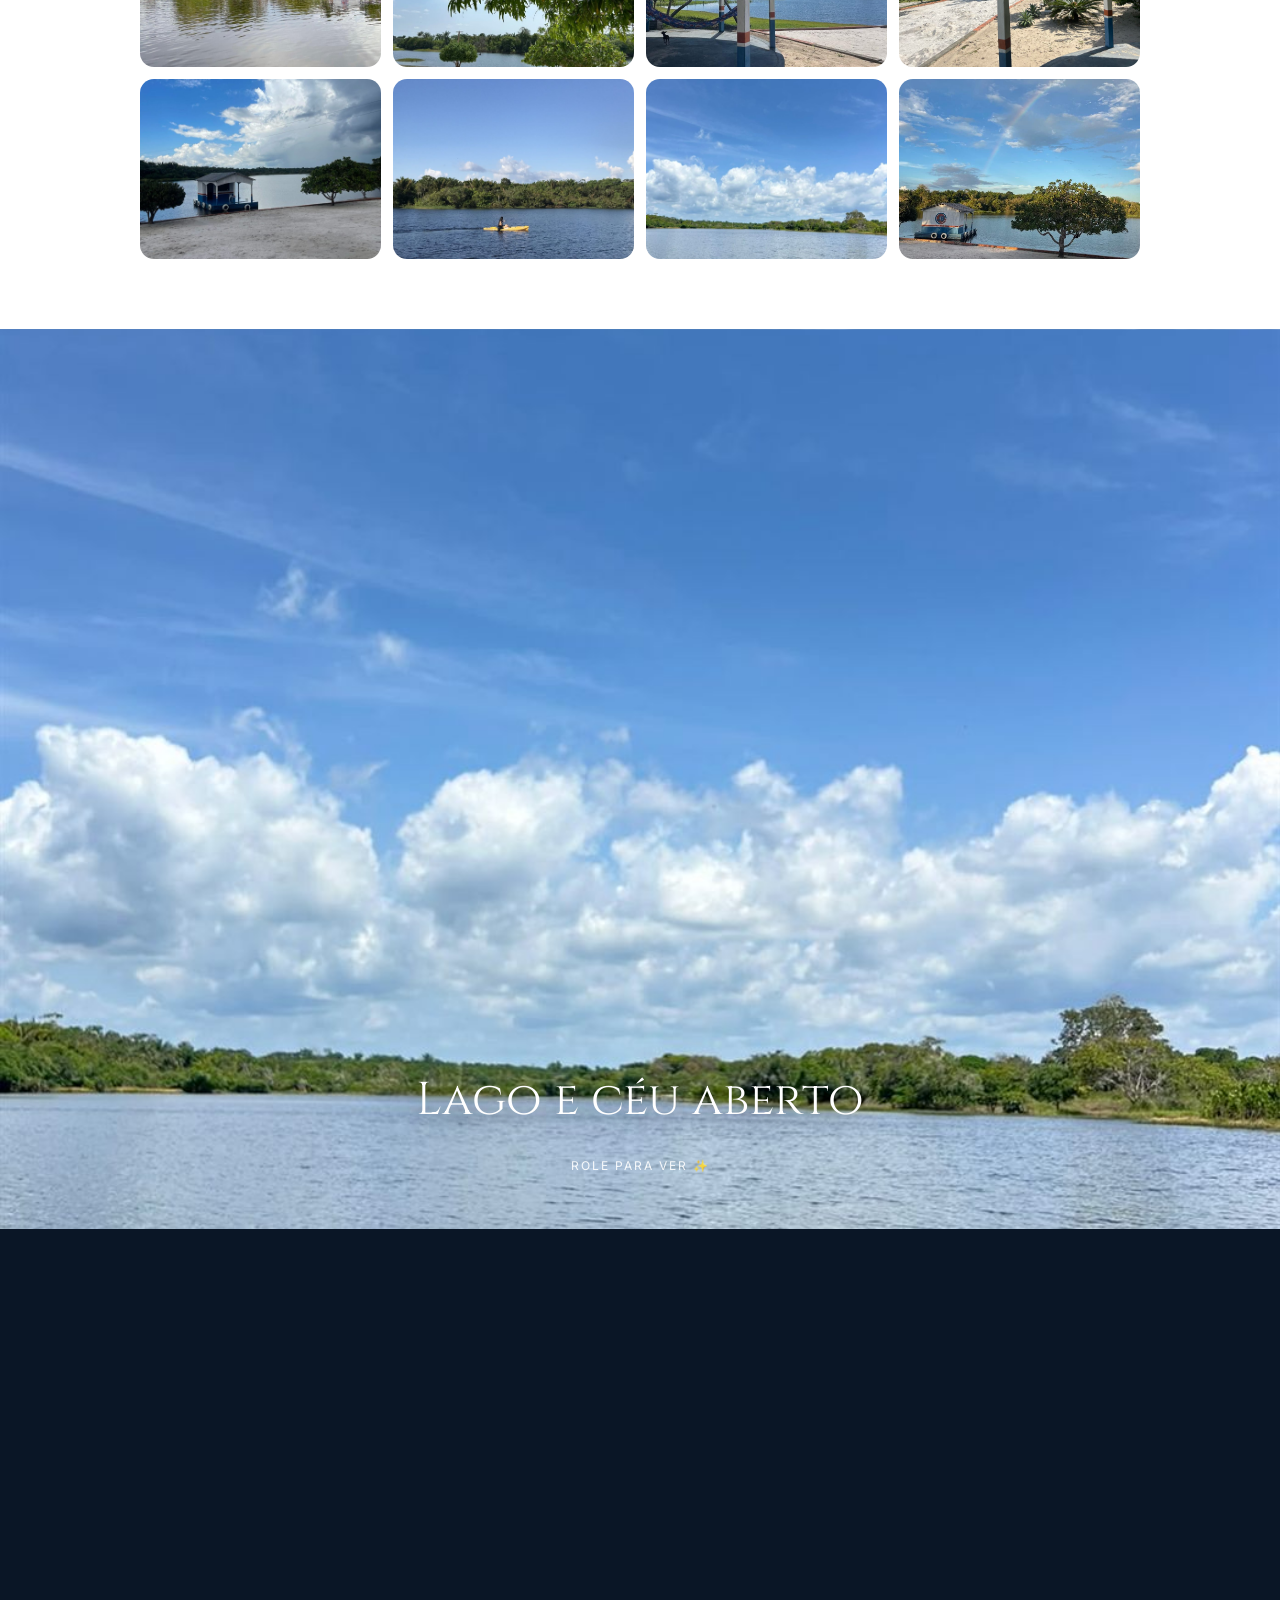
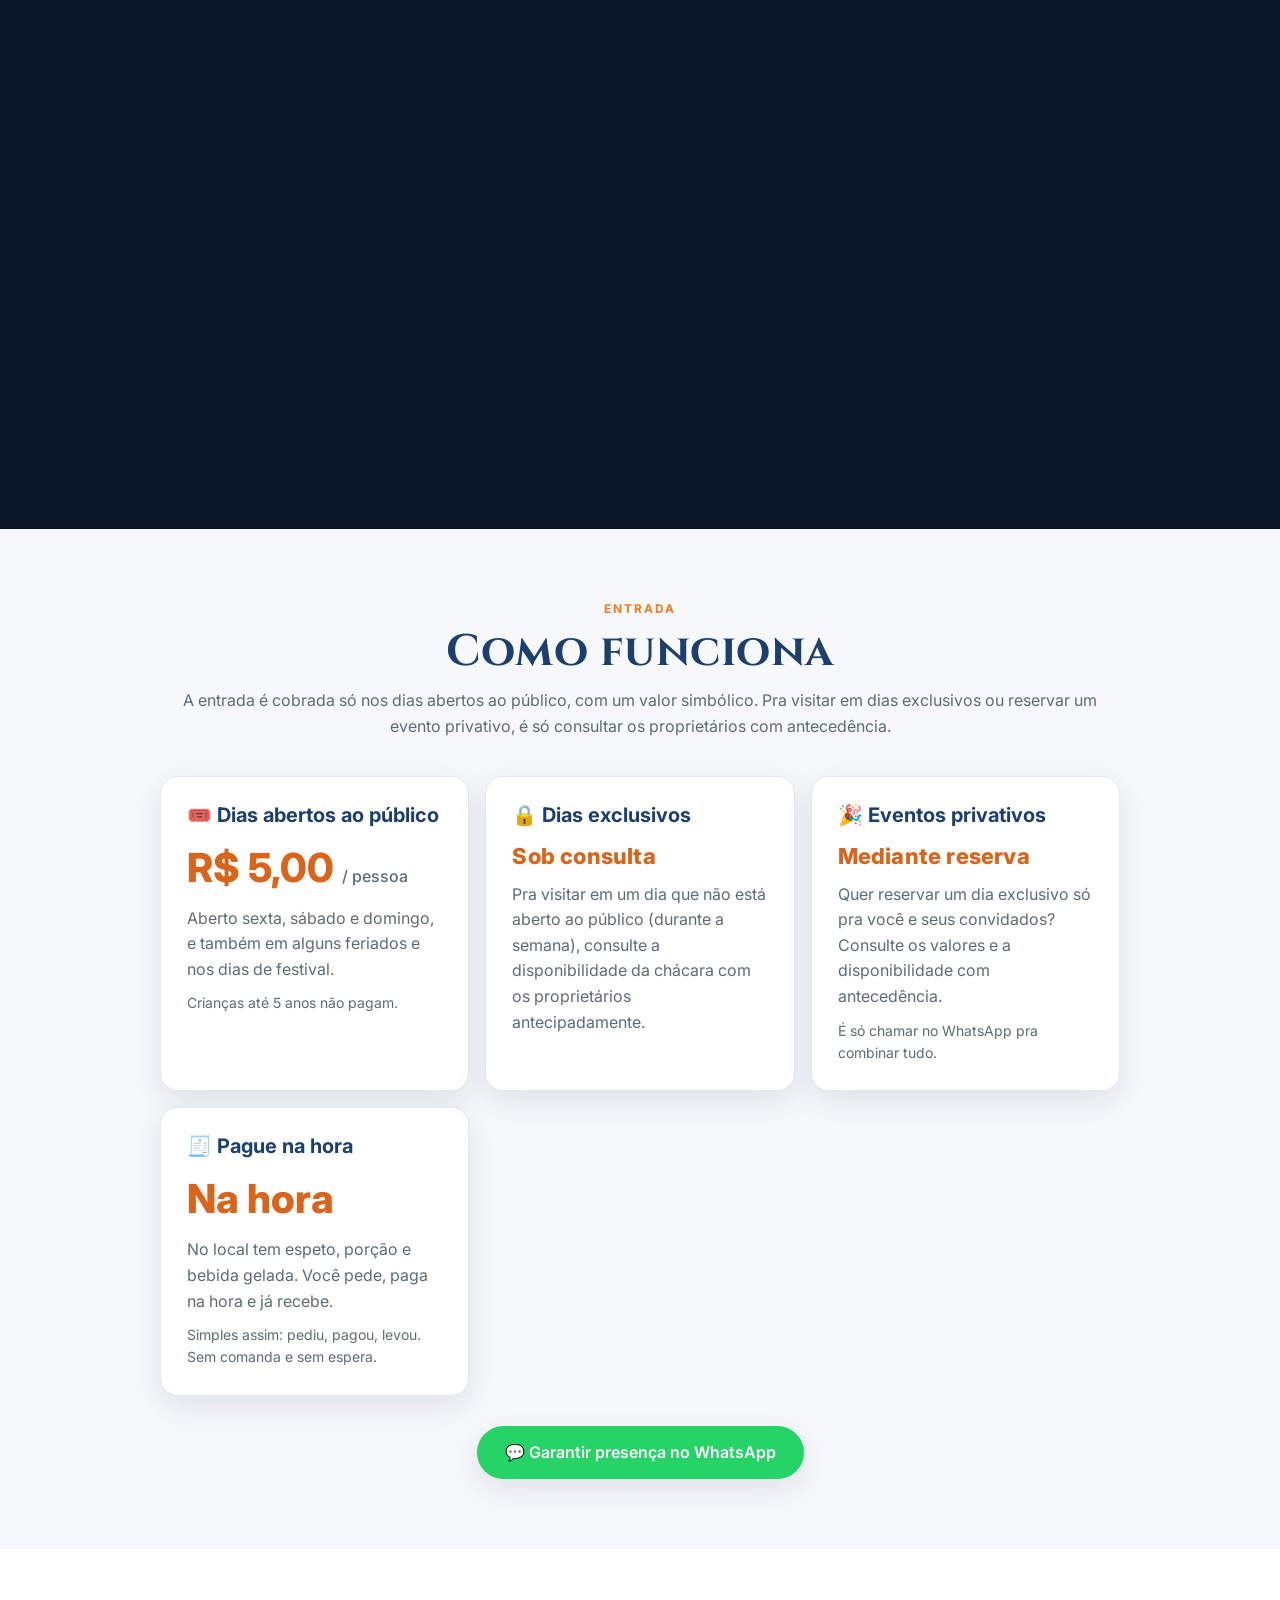
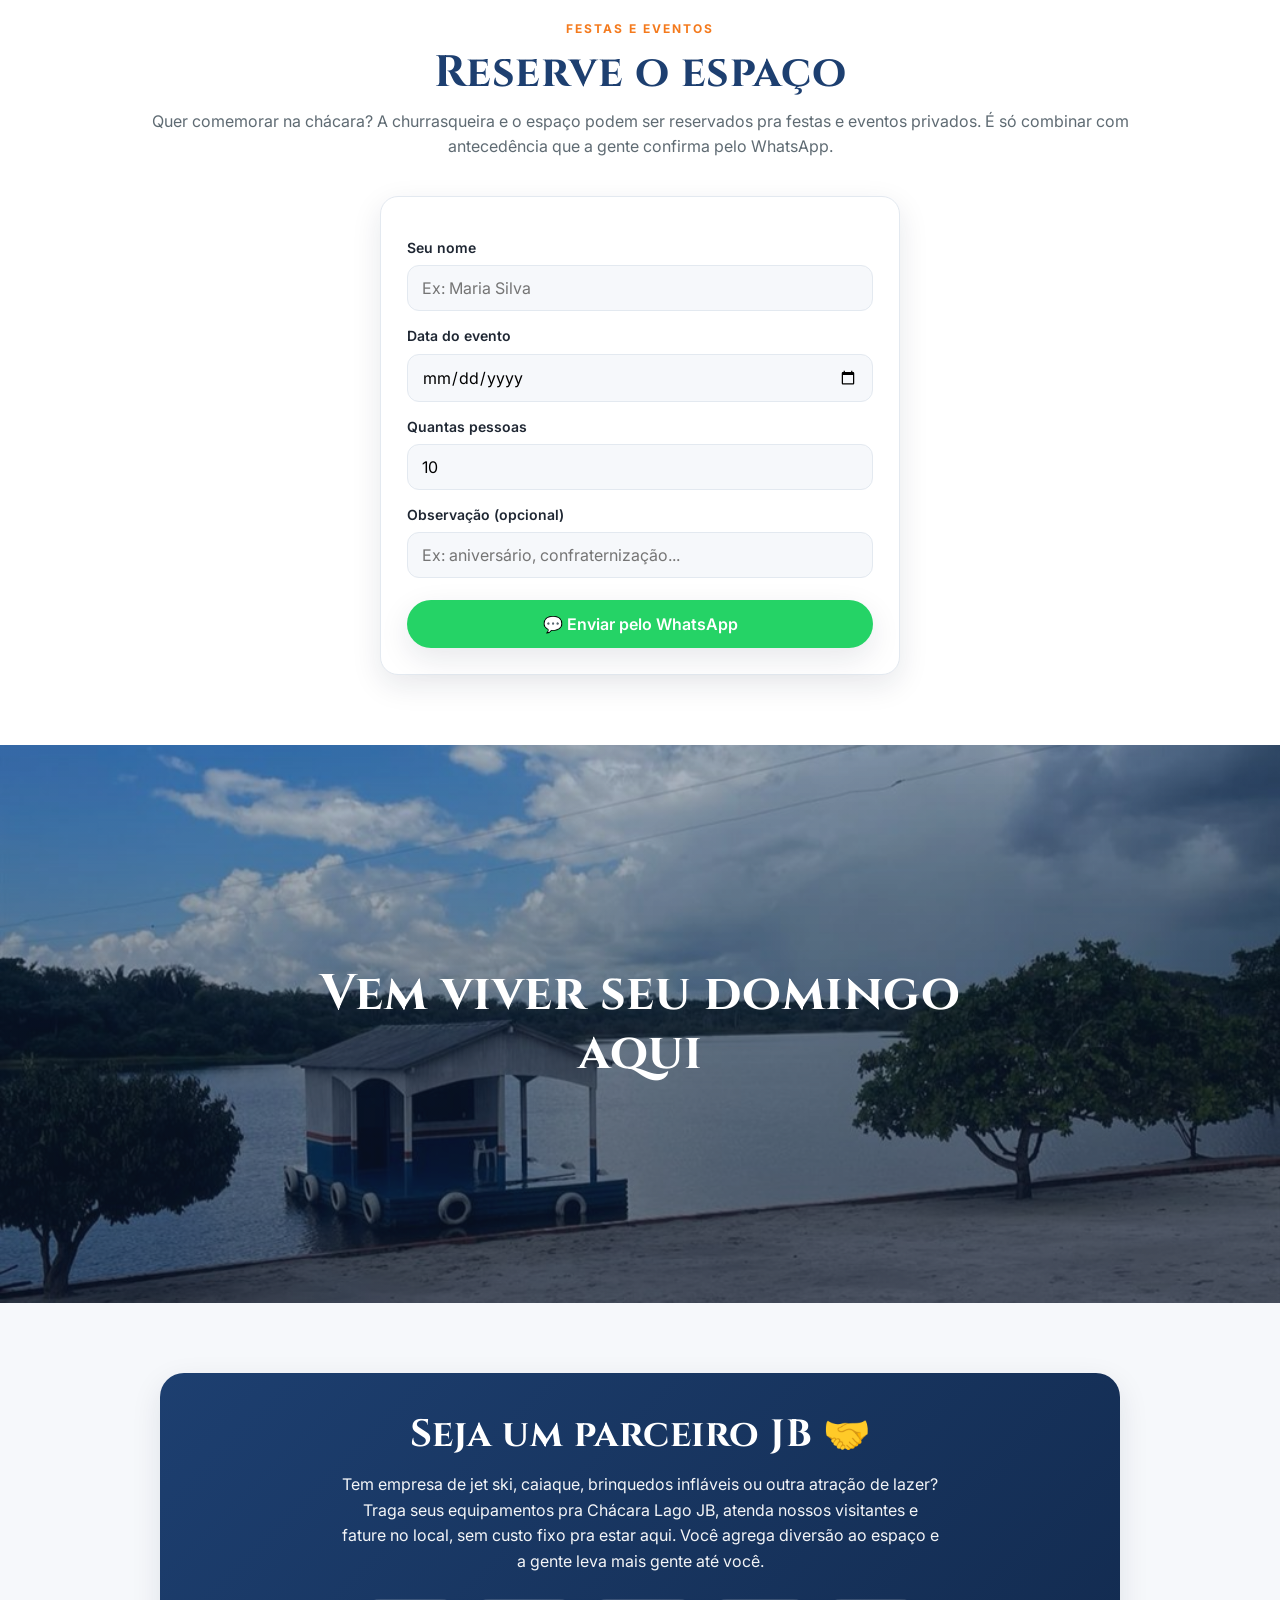
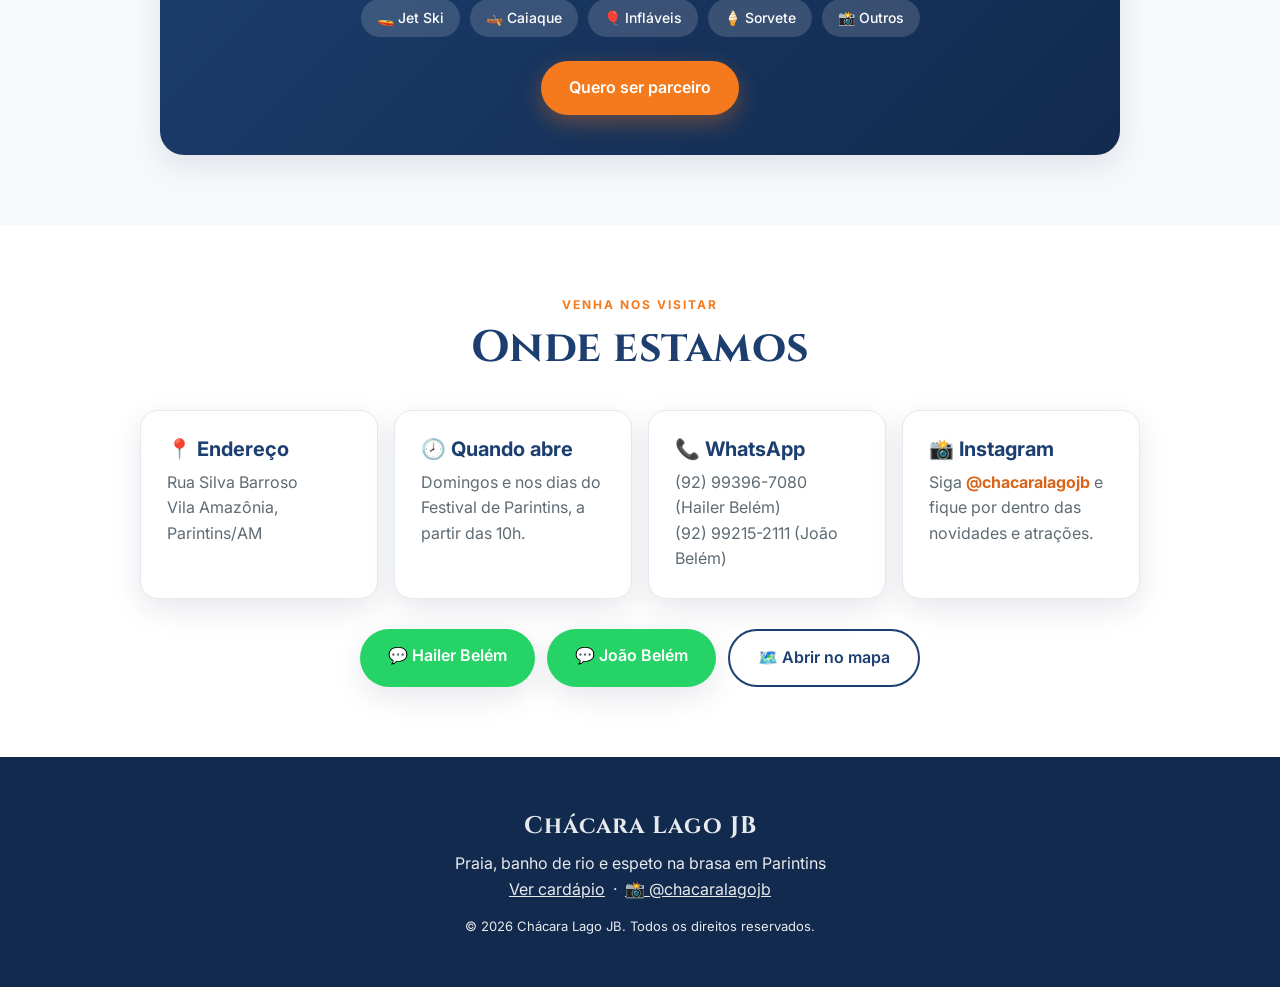
==== commit 7048f827: "Ingresso: card de eventos privativos passa a 'Mediante reserva'; rotulos de texto (Sob consulta/Medi" ====
--- a/index.html
+++ b/index.html
@@ -195,12 +195,12 @@
       </div>
       <div class="card">
         <h3>🔒 Dias exclusivos</h3>
-        <div class="price-tag">Sob consulta</div>
+        <div class="price-tag price-tag--txt">Sob consulta</div>
         <p>Pra visitar em um dia que não está aberto ao público (durante a semana), consulte a disponibilidade da chácara com os proprietários antecipadamente.</p>
       </div>
       <div class="card">
         <h3>🎉 Eventos privativos</h3>
-        <div class="price-tag">Sob consulta</div>
+        <div class="price-tag price-tag--txt">Mediante reserva</div>
         <p>Quer reservar um dia exclusivo só pra você e seus convidados? Consulte os valores e a disponibilidade com antecedência.</p>
         <p class="note">É só chamar no WhatsApp pra combinar tudo.</p>
       </div>
--- a/style.css
+++ b/style.css
@@ -205,6 +205,8 @@
 .card p { color: var(--cinza); }
 .price-tag { font-family: "Inter", sans-serif; font-size: 40px; font-weight: 800; color: var(--laranja-esc); margin: 6px 0; }
 .price-tag small { font-size: 16px; color: var(--cinza); font-weight: 500; }
+/* Rótulo de texto (ex.: "Sob consulta"), menor pra caber em uma linha e alinhar com os preços */
+.price-tag--txt { font-size: 22px; letter-spacing: .2px; white-space: nowrap; line-height: 40px; }
 .note { font-size: 14px; color: var(--cinza); margin-top: 10px; }
 
 /* ======================= RESERVA (mini formulário) ======================= */
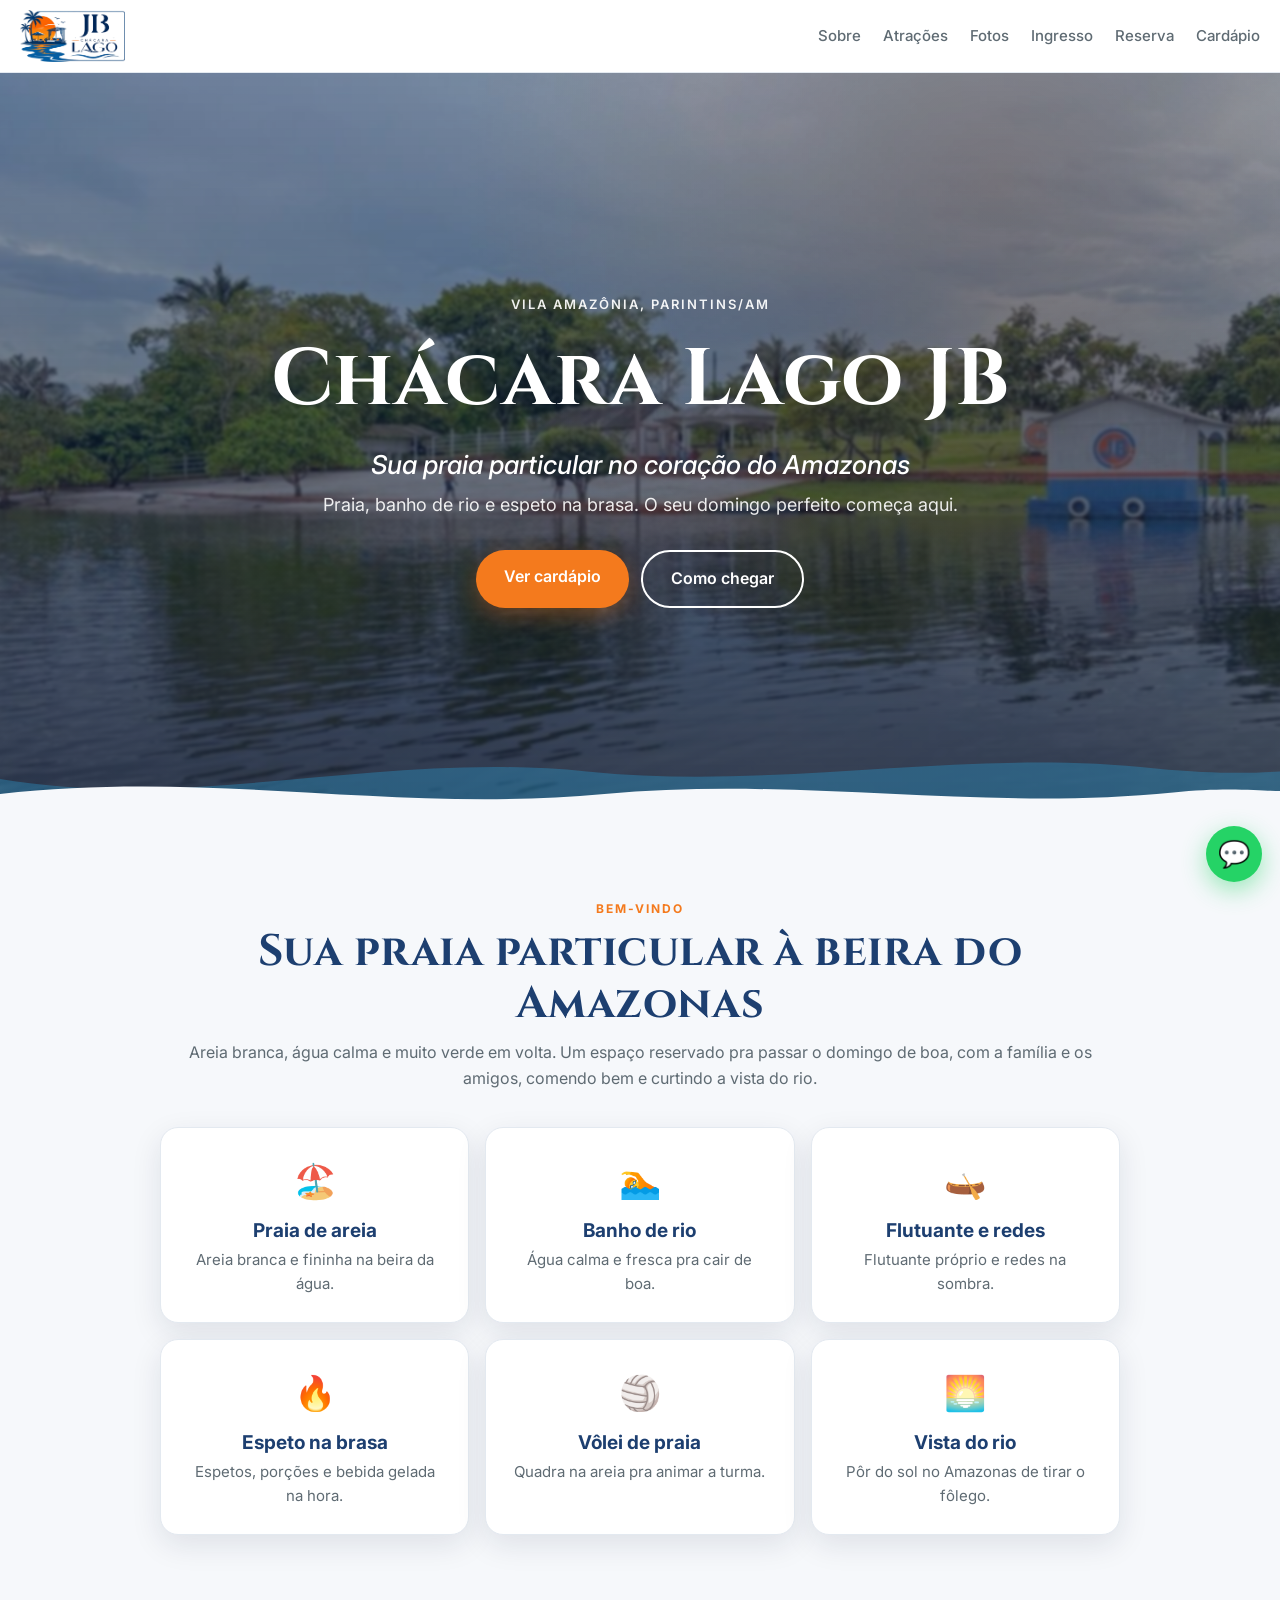
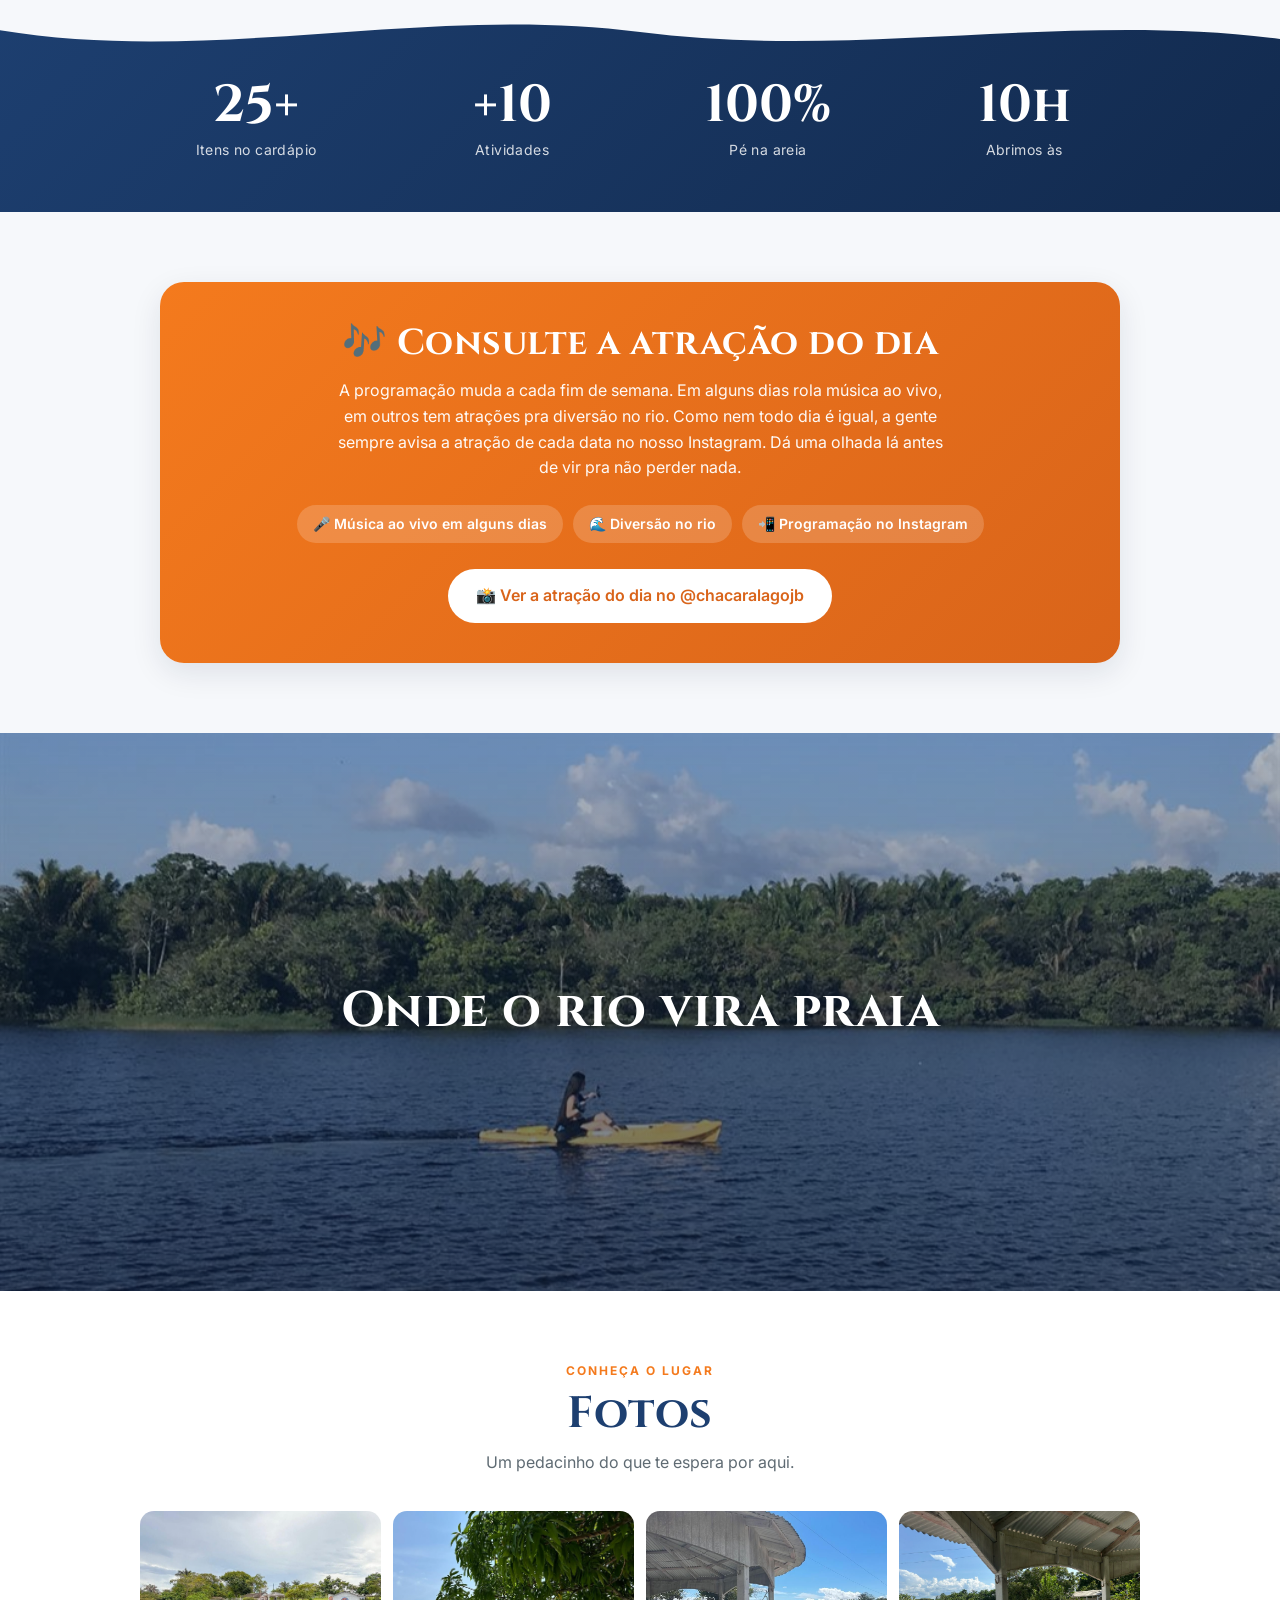
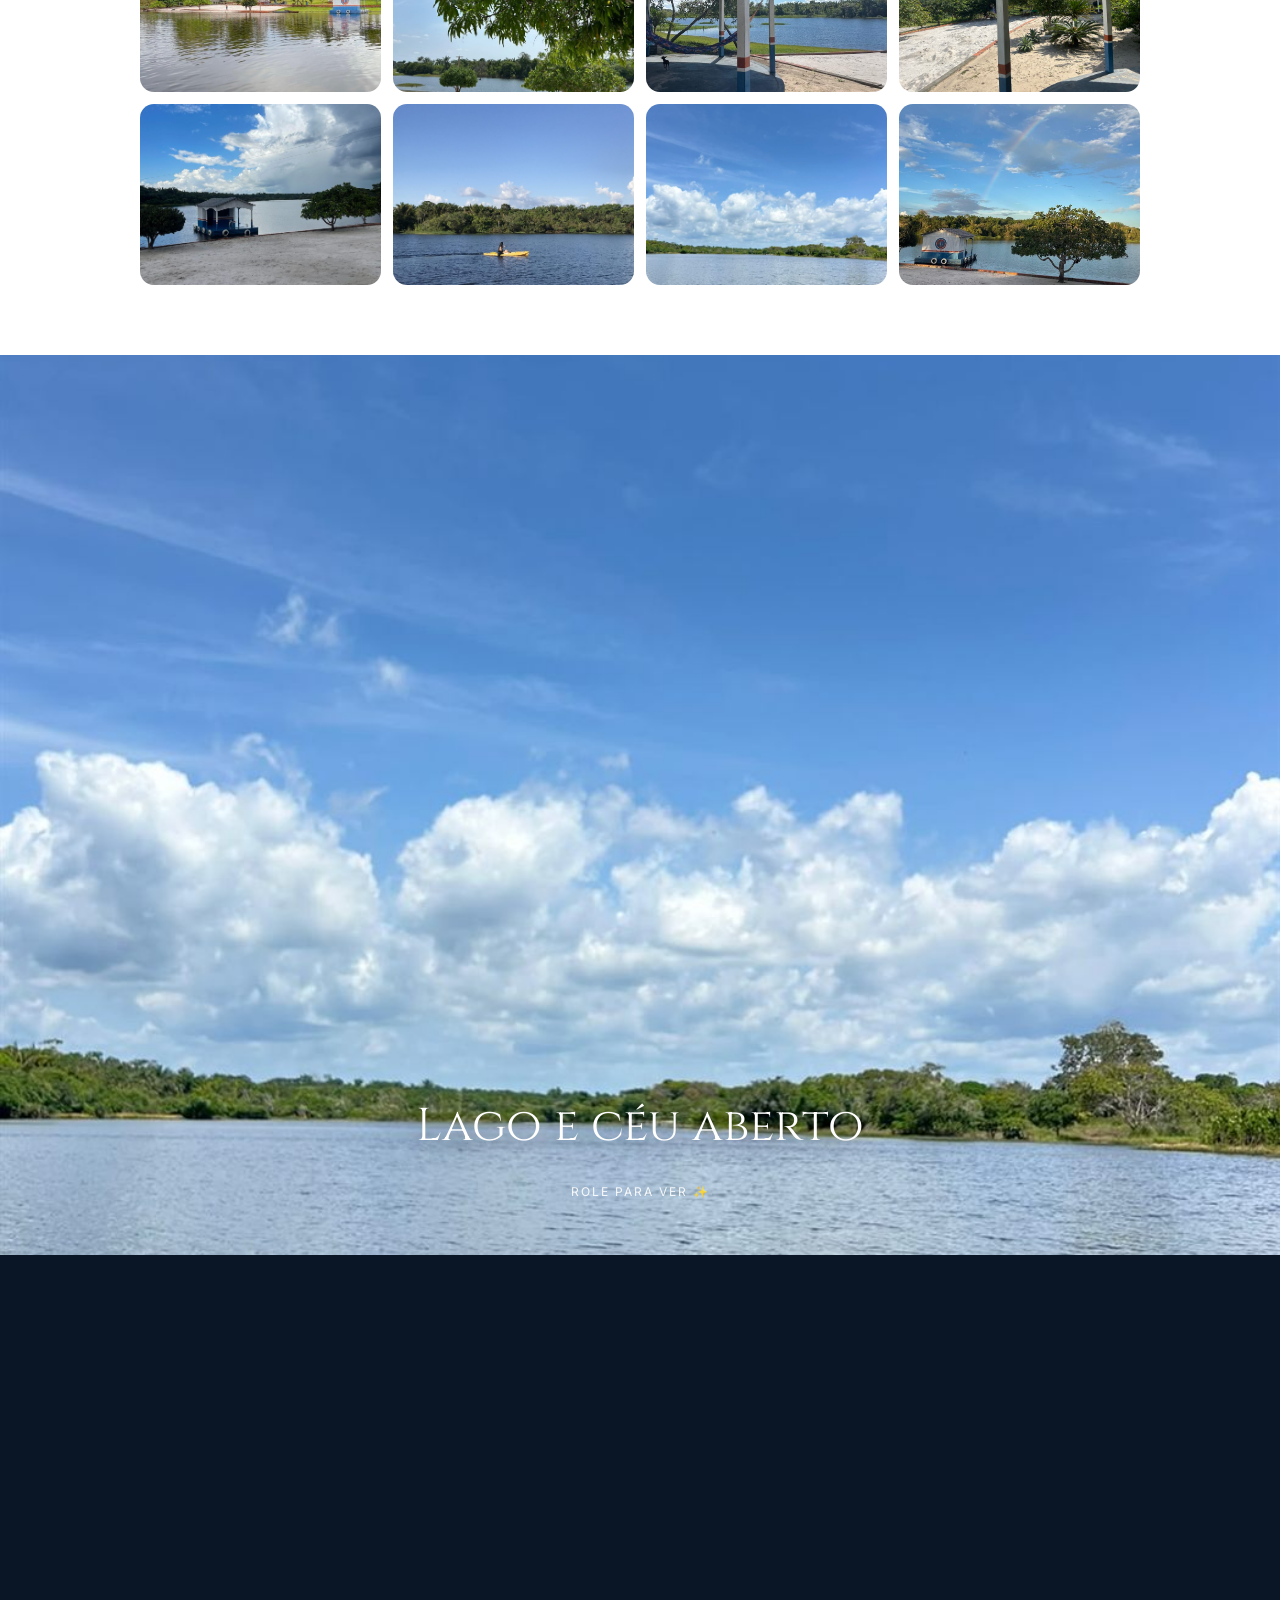
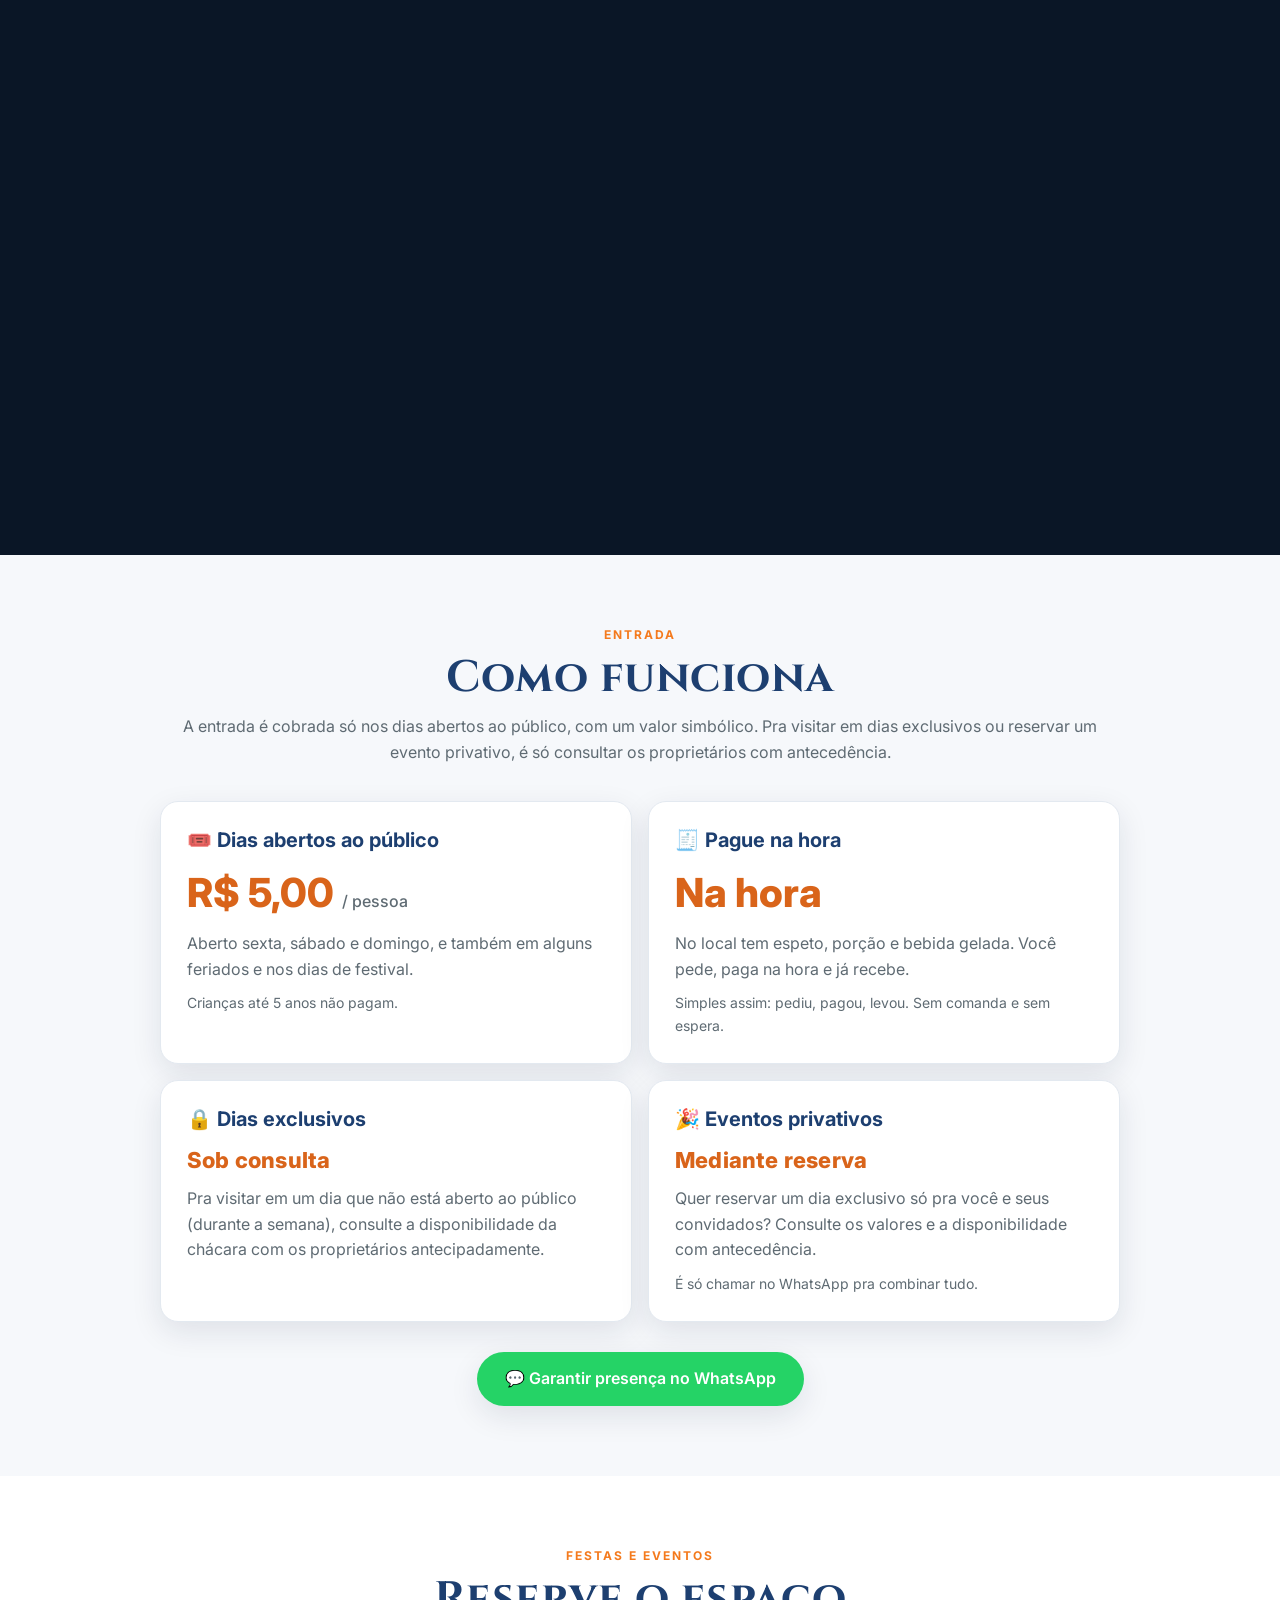
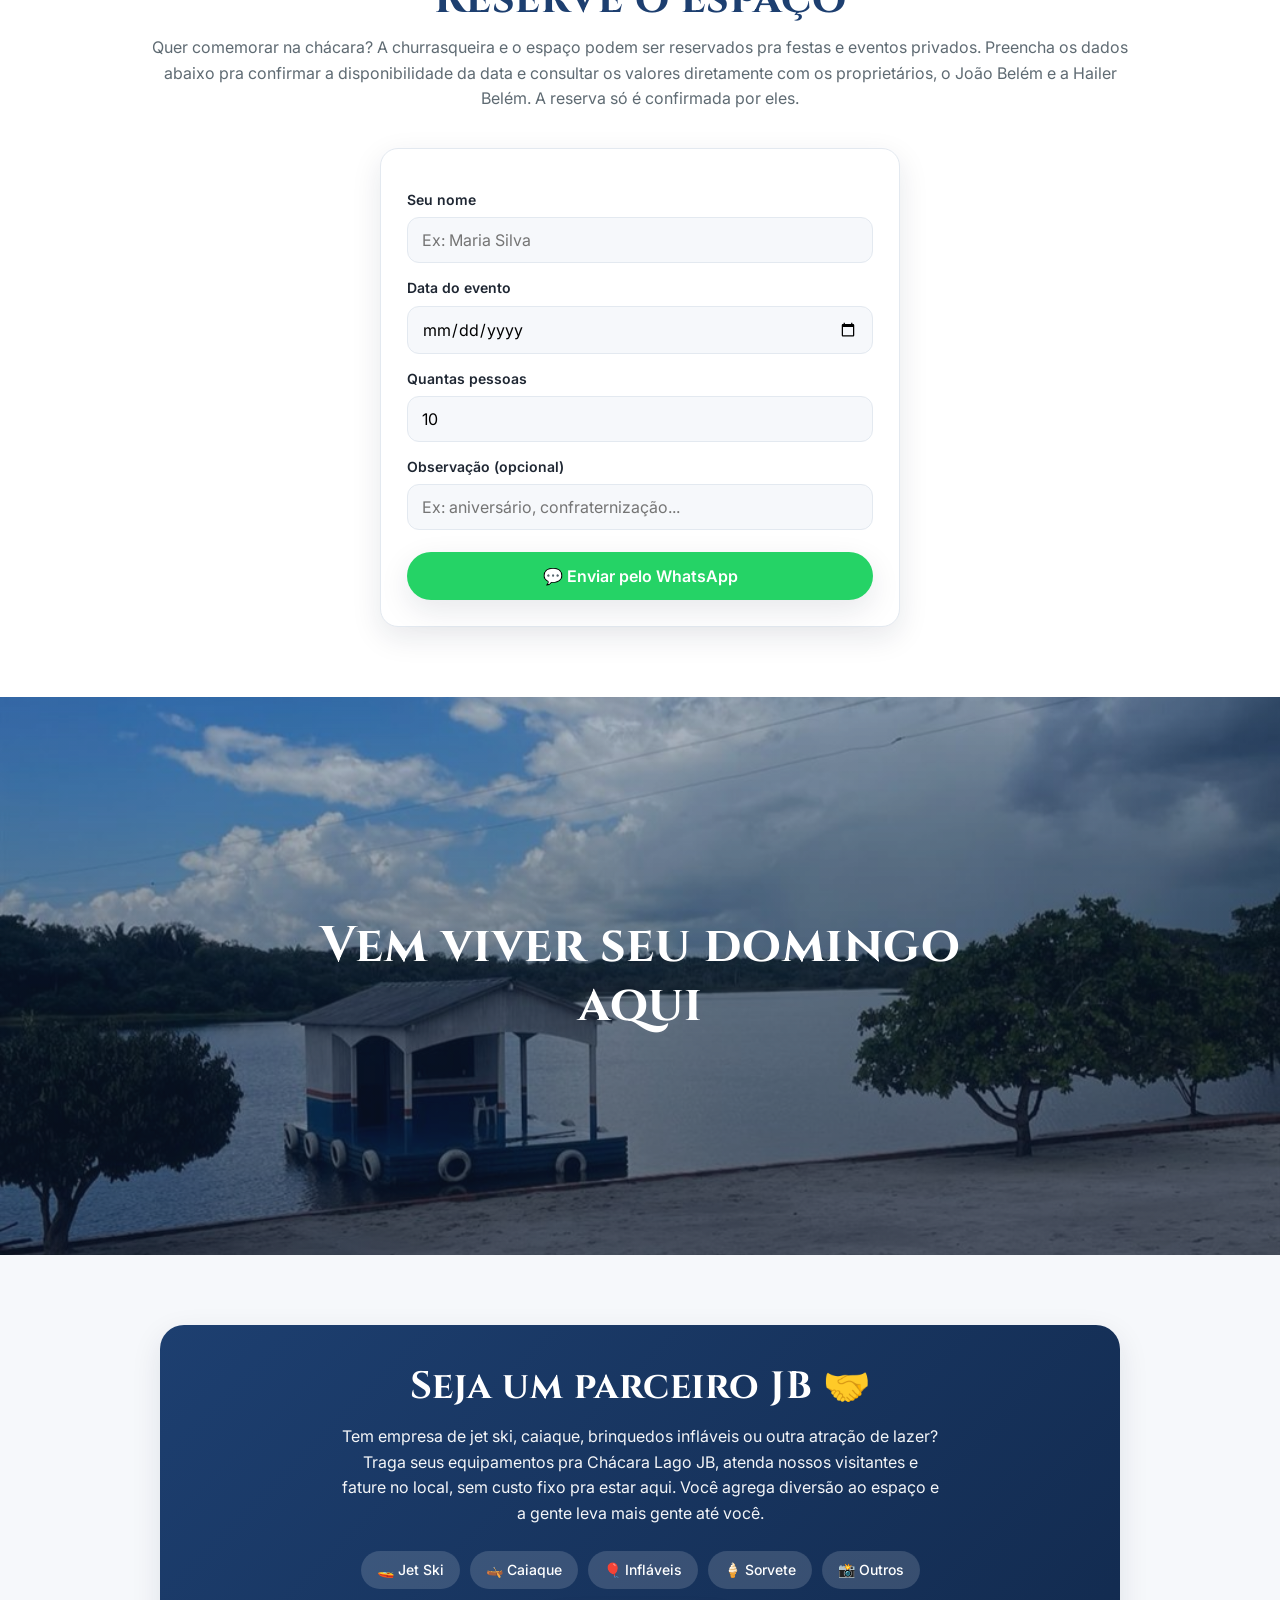
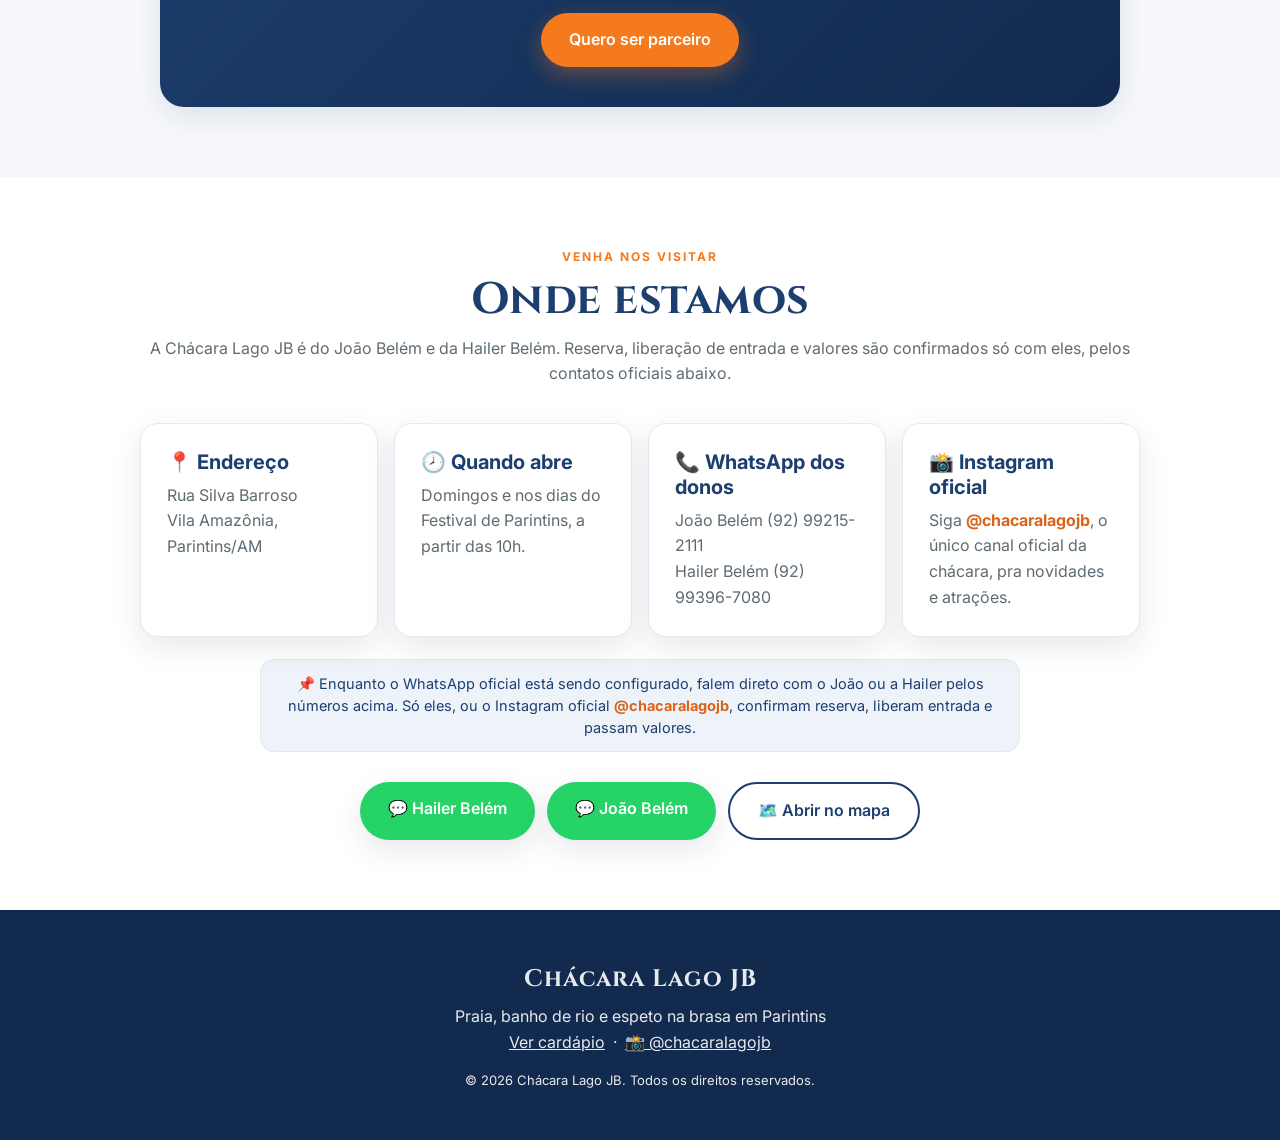
==== commit c5554d2f: "Site: ingresso vira grid 2x2 (R$5 + Pague na hora em cima; Dias exclusivos + Eventos privativos emba" ====
--- a/index.html
+++ b/index.html
@@ -123,14 +123,14 @@
   <!-- ======================= ATRAÇÕES ======================= -->
   <section id="atracoes" class="section">
     <div class="attractions-box">
-      <h2>🎶 Tem música ao vivo e vem mais por aí</h2>
-      <p>Em alguns domingos rola música ao vivo pra deixar o dia ainda melhor. Nem todo dia tem, então fica de olho na nossa divulgação pra saber quando vai rolar. E o melhor: karaokê e outras atrações estão chegando em breve.</p>
+      <h2>🎶 Consulte a atração do dia</h2>
+      <p>A programação muda a cada fim de semana. Em alguns dias rola música ao vivo, em outros tem atrações pra diversão no rio. Como nem todo dia é igual, a gente sempre avisa a atração de cada data no nosso Instagram. Dá uma olhada lá antes de vir pra não perder nada.</p>
       <div class="attractions-tags">
-        <span>🎤 Música ao vivo</span>
-        <span>🎶 Karaokê em breve</span>
-        <span>✨ Novas atrações</span>
-      </div>
-      <a class="btn" style="background:#fff;color:#d9641a;margin-top:26px;" href="https://instagram.com/chacaralagojb" target="_blank" rel="noopener">📸 Siga @chacaralagojb</a>
+        <span>🎤 Música ao vivo em alguns dias</span>
+        <span>🌊 Diversão no rio</span>
+        <span>📲 Programação no Instagram</span>
+      </div>
+      <a class="btn" style="background:#fff;color:#d9641a;margin-top:26px;" href="https://instagram.com/chacaralagojb" target="_blank" rel="noopener">📸 Ver a atração do dia no @chacaralagojb</a>
     </div>
   </section>
 
@@ -186,7 +186,7 @@
       <h2>Como funciona</h2>
       <p class="section-desc">A entrada é cobrada só nos dias abertos ao público, com um valor simbólico. Pra visitar em dias exclusivos ou reservar um evento privativo, é só consultar os proprietários com antecedência.</p>
     </div>
-    <div class="card-grid">
+    <div class="card-grid card-grid--2">
       <div class="card">
         <h3>🎟️ Dias abertos ao público</h3>
         <div class="price-tag">R$ 5,00 <small>/ pessoa</small></div>
@@ -194,6 +194,12 @@
         <p class="note">Crianças até 5 anos não pagam.</p>
       </div>
       <div class="card">
+        <h3>🧾 Pague na hora</h3>
+        <div class="price-tag">Na hora</div>
+        <p>No local tem espeto, porção e bebida gelada. Você pede, paga na hora e já recebe.</p>
+        <p class="note">Simples assim: pediu, pagou, levou. Sem comanda e sem espera.</p>
+      </div>
+      <div class="card">
         <h3>🔒 Dias exclusivos</h3>
         <div class="price-tag price-tag--txt">Sob consulta</div>
         <p>Pra visitar em um dia que não está aberto ao público (durante a semana), consulte a disponibilidade da chácara com os proprietários antecipadamente.</p>
@@ -203,12 +209,6 @@
         <div class="price-tag price-tag--txt">Mediante reserva</div>
         <p>Quer reservar um dia exclusivo só pra você e seus convidados? Consulte os valores e a disponibilidade com antecedência.</p>
         <p class="note">É só chamar no WhatsApp pra combinar tudo.</p>
-      </div>
-      <div class="card">
-        <h3>🧾 Pague na hora</h3>
-        <div class="price-tag">Na hora</div>
-        <p>No local tem espeto, porção e bebida gelada. Você pede, paga na hora e já recebe.</p>
-        <p class="note">Simples assim: pediu, pagou, levou. Sem comanda e sem espera.</p>
       </div>
     </div>
     <div class="cta-row">
@@ -224,7 +224,7 @@
     <div class="section-head">
       <p class="eyebrow">Festas e eventos</p>
       <h2>Reserve o espaço</h2>
-      <p class="section-desc">Quer comemorar na chácara? A churrasqueira e o espaço podem ser reservados pra festas e eventos privados. É só combinar com antecedência que a gente confirma pelo WhatsApp.</p>
+      <p class="section-desc">Quer comemorar na chácara? A churrasqueira e o espaço podem ser reservados pra festas e eventos privados. Preencha os dados abaixo pra confirmar a disponibilidade da data e consultar os valores diretamente com os proprietários, o João Belém e a Hailer Belém. A reserva só é confirmada por eles.</p>
     </div>
     <form class="form" id="form-reserva" onsubmit="return enviarReserva(event)">
       <label for="r-nome">Seu nome</label>
@@ -277,16 +277,18 @@
     <div class="section-head">
       <p class="eyebrow">Venha nos visitar</p>
       <h2>Onde estamos</h2>
+      <p class="section-desc">A Chácara Lago JB é do João Belém e da Hailer Belém. Reserva, liberação de entrada e valores são confirmados só com eles, pelos contatos oficiais abaixo.</p>
     </div>
     <div class="info-grid">
       <div class="card"><h3>📍 Endereço</h3><p>Rua Silva Barroso<br />Vila Amazônia, Parintins/AM</p></div>
       <div class="card"><h3>🕗 Quando abre</h3><p>Domingos e nos dias do Festival de Parintins, a partir das 10h.</p></div>
-      <div class="card"><h3>📞 WhatsApp</h3><p>(92) 99396-7080 (Hailer Belém)<br />(92) 99215-2111 (João Belém)</p></div>
-      <div class="card">
-        <h3>📸 Instagram</h3>
-        <p>Siga <a href="https://instagram.com/chacaralagojb" target="_blank" rel="noopener" style="color:#d9641a;font-weight:700;text-decoration:none;">@chacaralagojb</a> e fique por dentro das novidades e atrações.</p>
-      </div>
-    </div>
+      <div class="card"><h3>📞 WhatsApp dos donos</h3><p>João Belém (92) 99215-2111<br />Hailer Belém (92) 99396-7080</p></div>
+      <div class="card">
+        <h3>📸 Instagram oficial</h3>
+        <p>Siga <a href="https://instagram.com/chacaralagojb" target="_blank" rel="noopener" style="color:#d9641a;font-weight:700;text-decoration:none;">@chacaralagojb</a>, o único canal oficial da chácara, pra novidades e atrações.</p>
+      </div>
+    </div>
+    <p class="owner-note">📌 Enquanto o WhatsApp oficial está sendo configurado, falem direto com o João ou a Hailer pelos números acima. Só eles, ou o Instagram oficial <strong>@chacaralagojb</strong>, confirmam reserva, liberam entrada e passam valores.</p>
     <div class="cta-row">
       <a class="btn btn-whats" target="_blank" rel="noopener" href="https://wa.me/5592993967080?text=Ol%C3%A1!%20Vi%20o%20site%20da%20Ch%C3%A1cara%20Lago%20JB%20e%20queria%20mais%20informa%C3%A7%C3%B5es.">💬 Hailer Belém</a>
       <a class="btn btn-whats" target="_blank" rel="noopener" href="https://wa.me/5592992152111?text=Ol%C3%A1!%20Vi%20o%20site%20da%20Ch%C3%A1cara%20Lago%20JB%20e%20queria%20mais%20informa%C3%A7%C3%B5es.">💬 João Belém</a>
--- a/style.css
+++ b/style.css
@@ -200,6 +200,9 @@
 
 /* ======================= CARDS GERAIS (ingresso/info) ======================= */
 .card-grid { display: grid; gap: 16px; grid-template-columns: repeat(auto-fit, minmax(240px, 1fr)); margin-bottom: 30px; }
+/* Variante 2 colunas fixas (ex.: ingresso em 2x2) */
+.card-grid--2 { grid-template-columns: repeat(2, 1fr); }
+@media (max-width: 600px) { .card-grid--2 { grid-template-columns: 1fr; } }
 .card { background: #fff; border: 1px solid var(--borda); border-radius: var(--raio); padding: 26px; box-shadow: var(--sombra); }
 .card h3 { font-size: 20px; font-weight: 700; margin-bottom: 8px; color: var(--azul); }
 .card p { color: var(--cinza); }
@@ -235,6 +238,9 @@
 
 /* ======================= CONTATO ======================= */
 .info-grid { display: grid; gap: 16px; grid-template-columns: repeat(auto-fit, minmax(220px, 1fr)); margin-bottom: 30px; }
+/* Aviso oficial dos proprietários: sutil, mas destacado */
+.owner-note { max-width: 760px; margin: -8px auto 30px; text-align: center; font-size: 14.5px; line-height: 1.5; color: var(--azul); background: #eef3fa; border: 1px solid var(--borda); border-radius: 14px; padding: 13px 20px; }
+.owner-note strong { color: var(--laranja-esc); }
 .cta-row { display: flex; gap: 12px; flex-wrap: wrap; justify-content: center; }
 
 /* ======================= RODAPÉ ======================= */
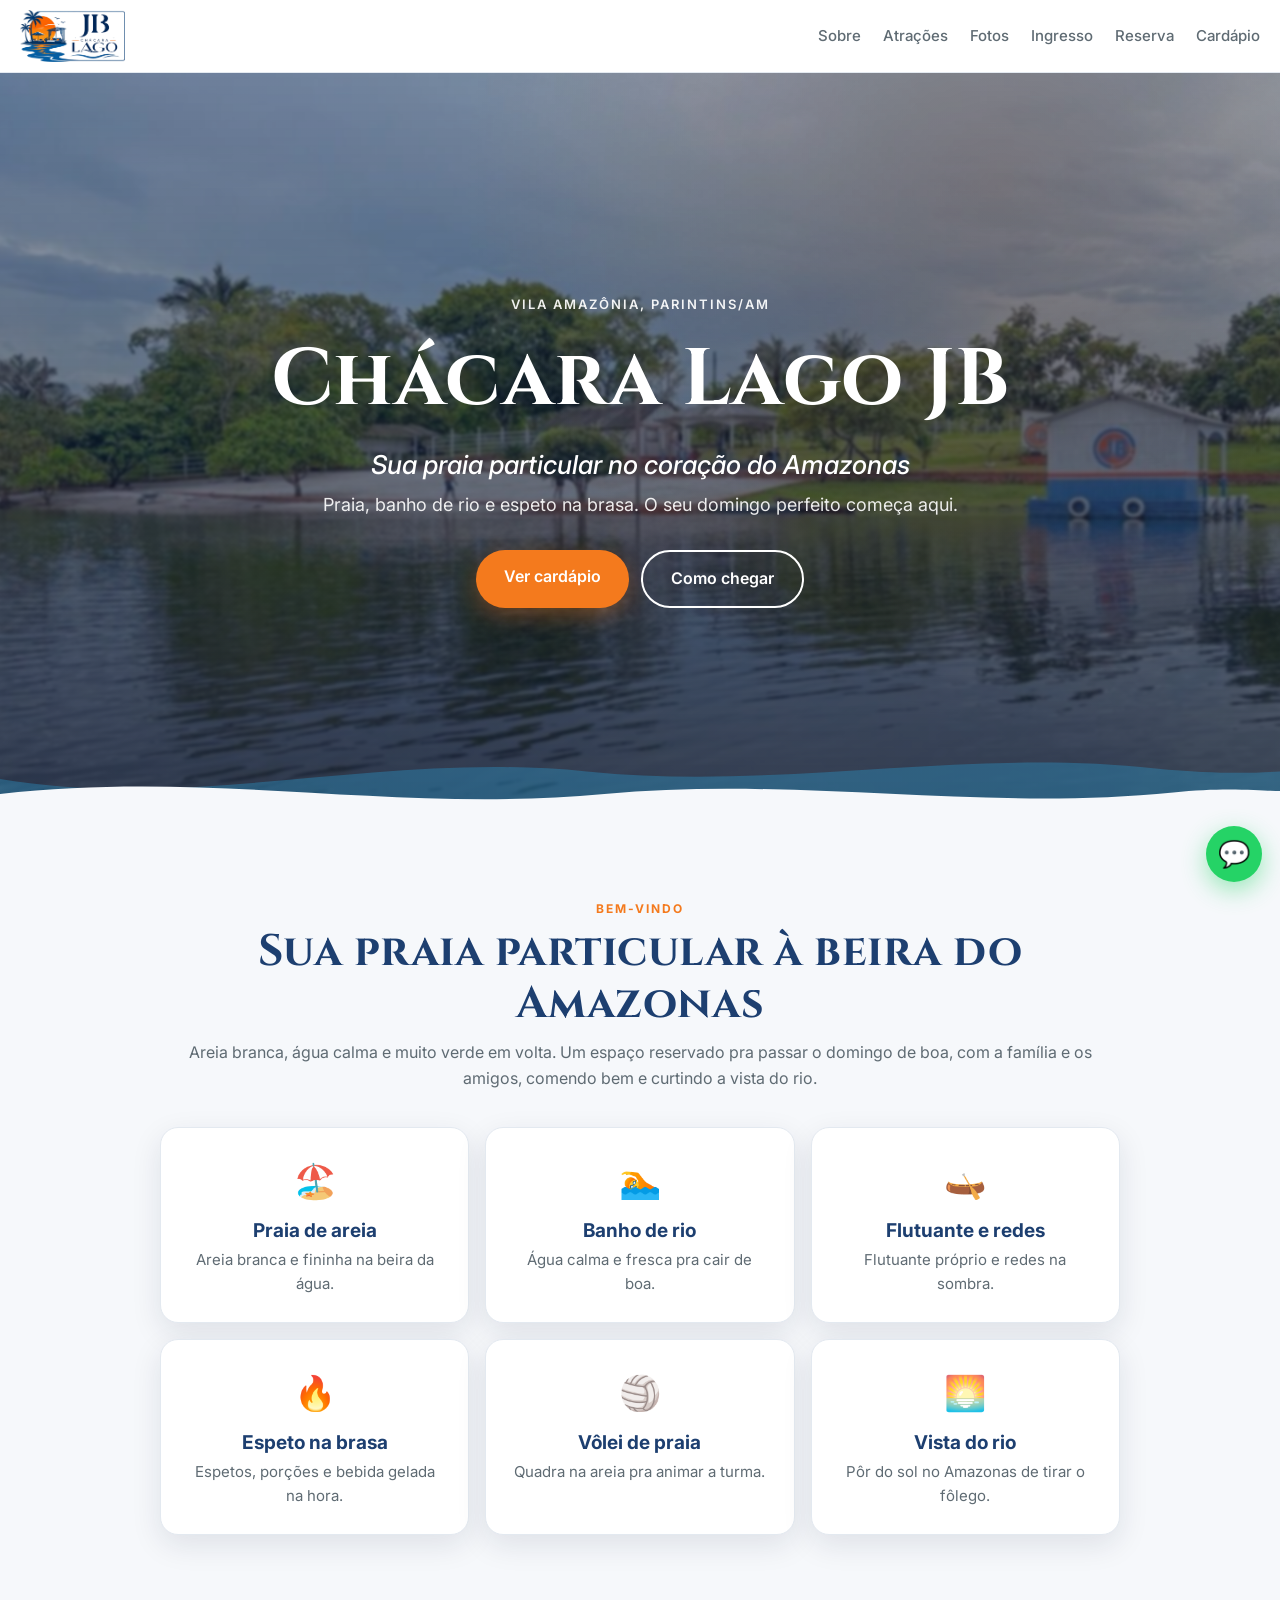
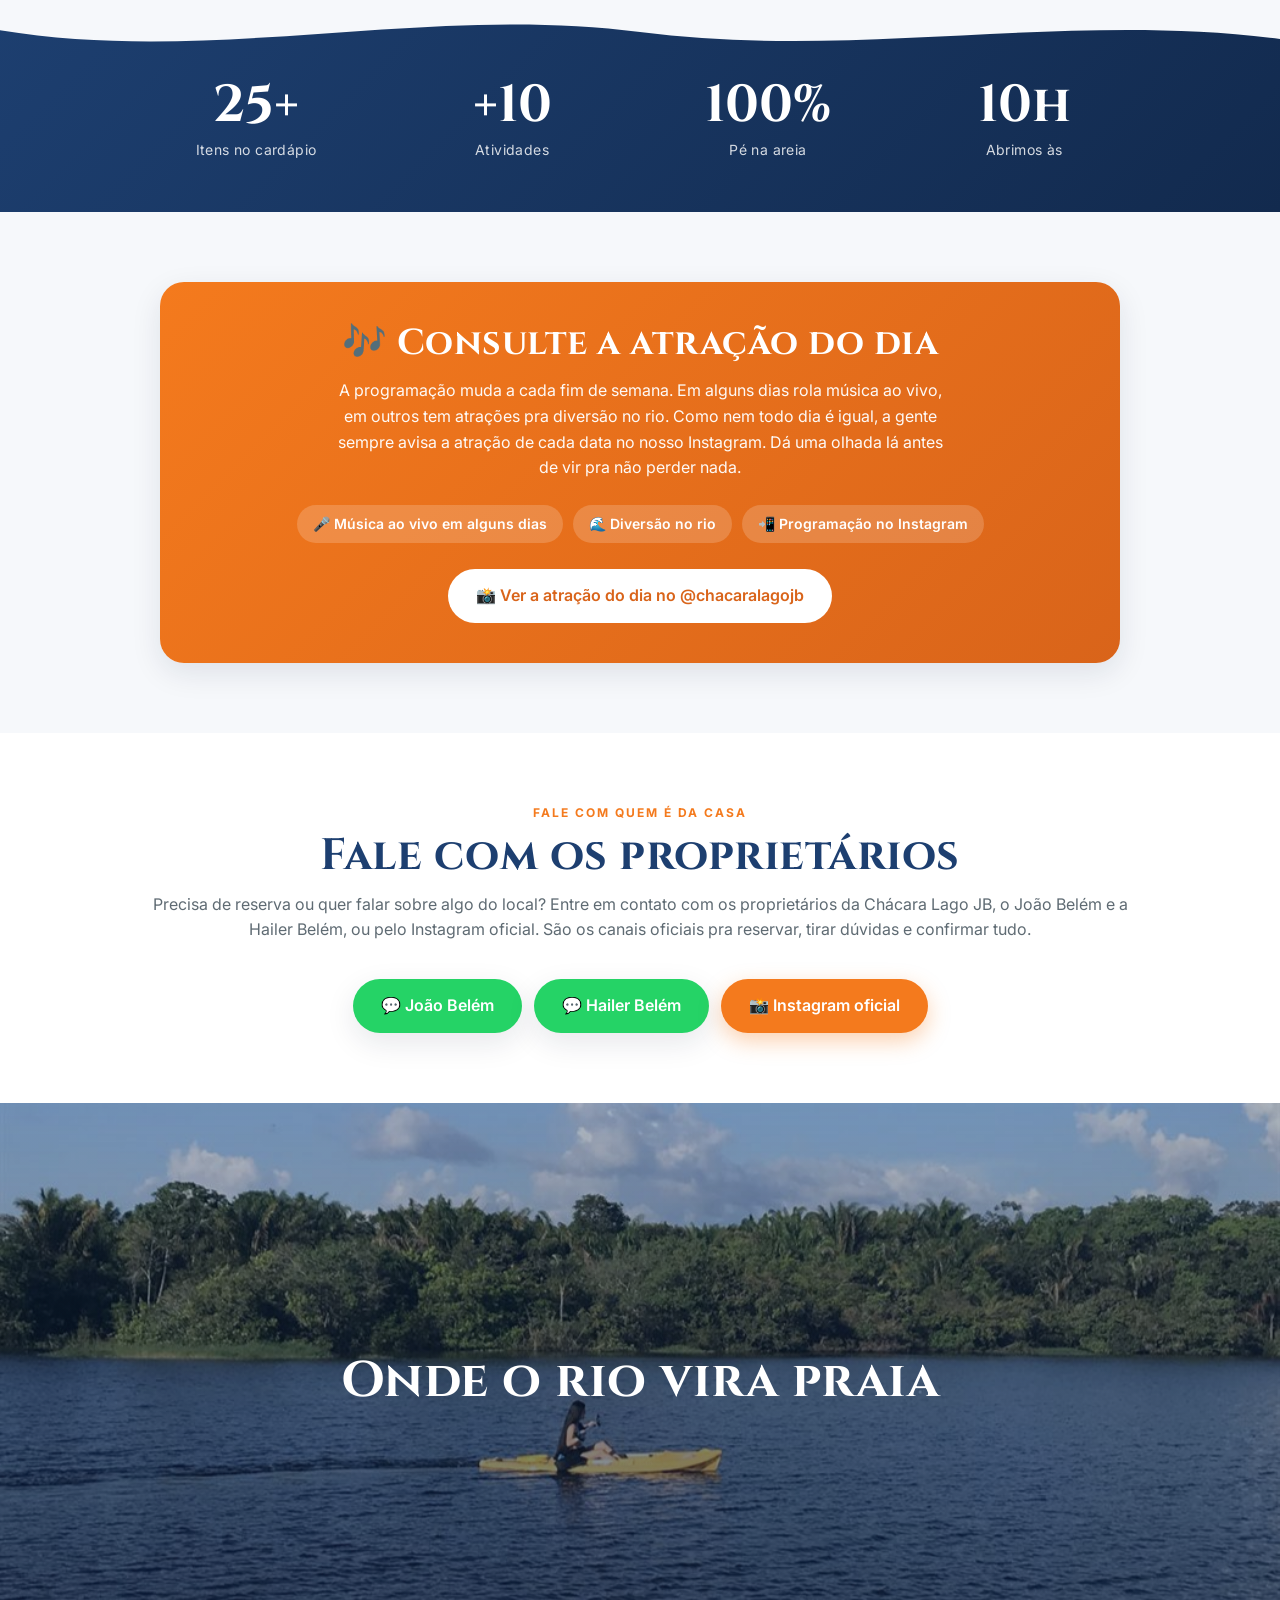
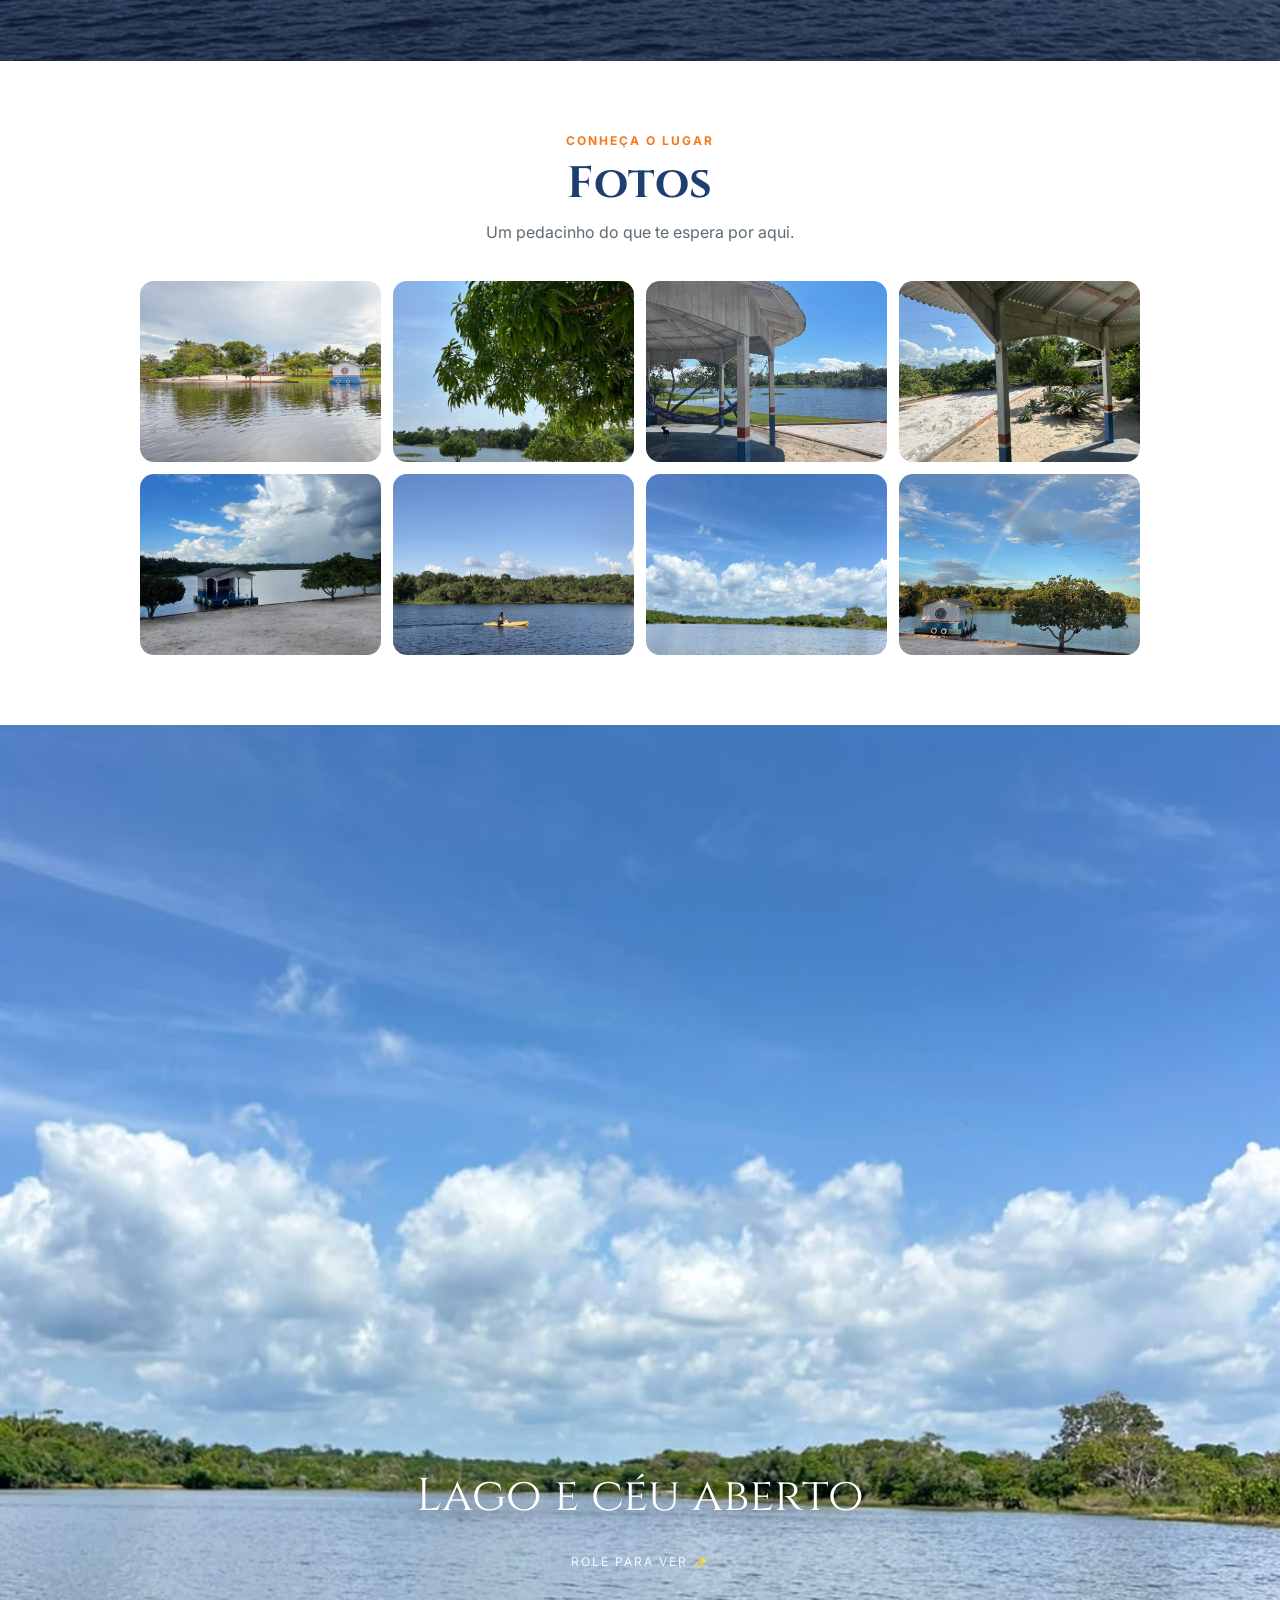
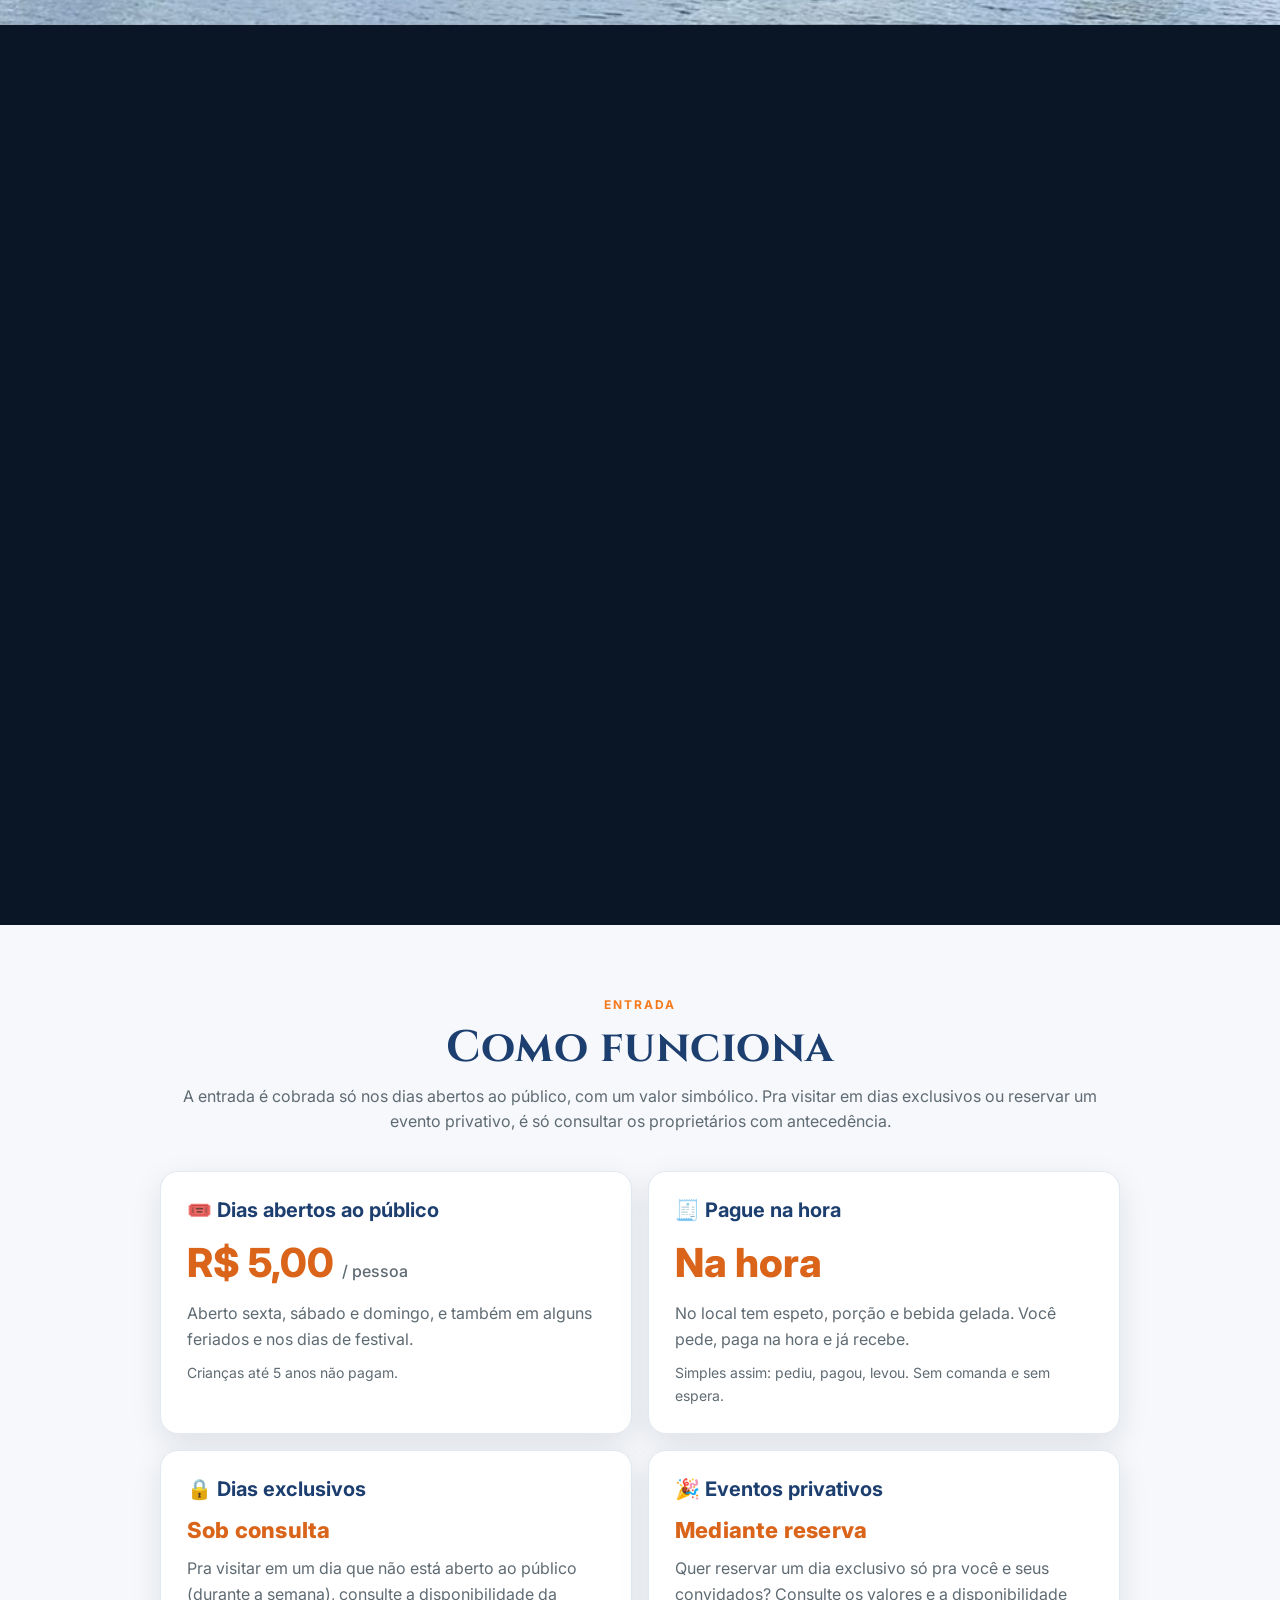
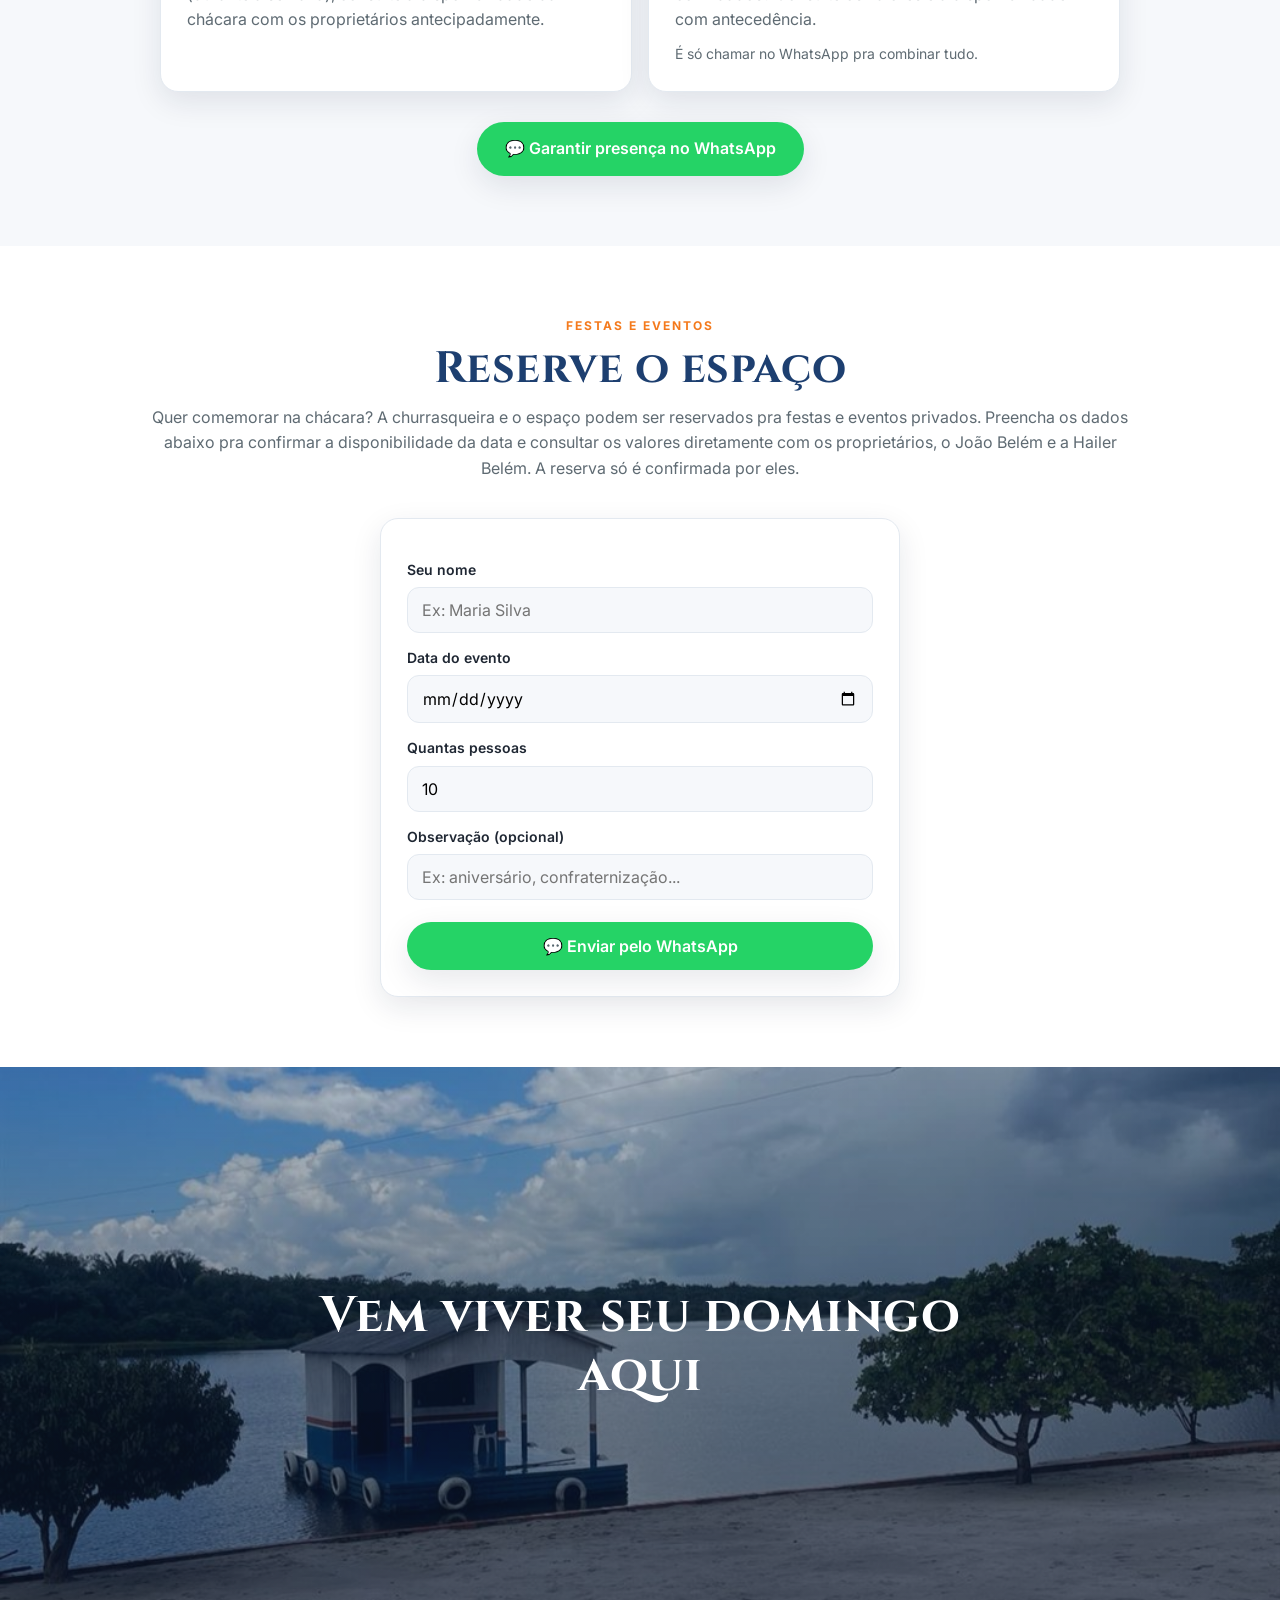
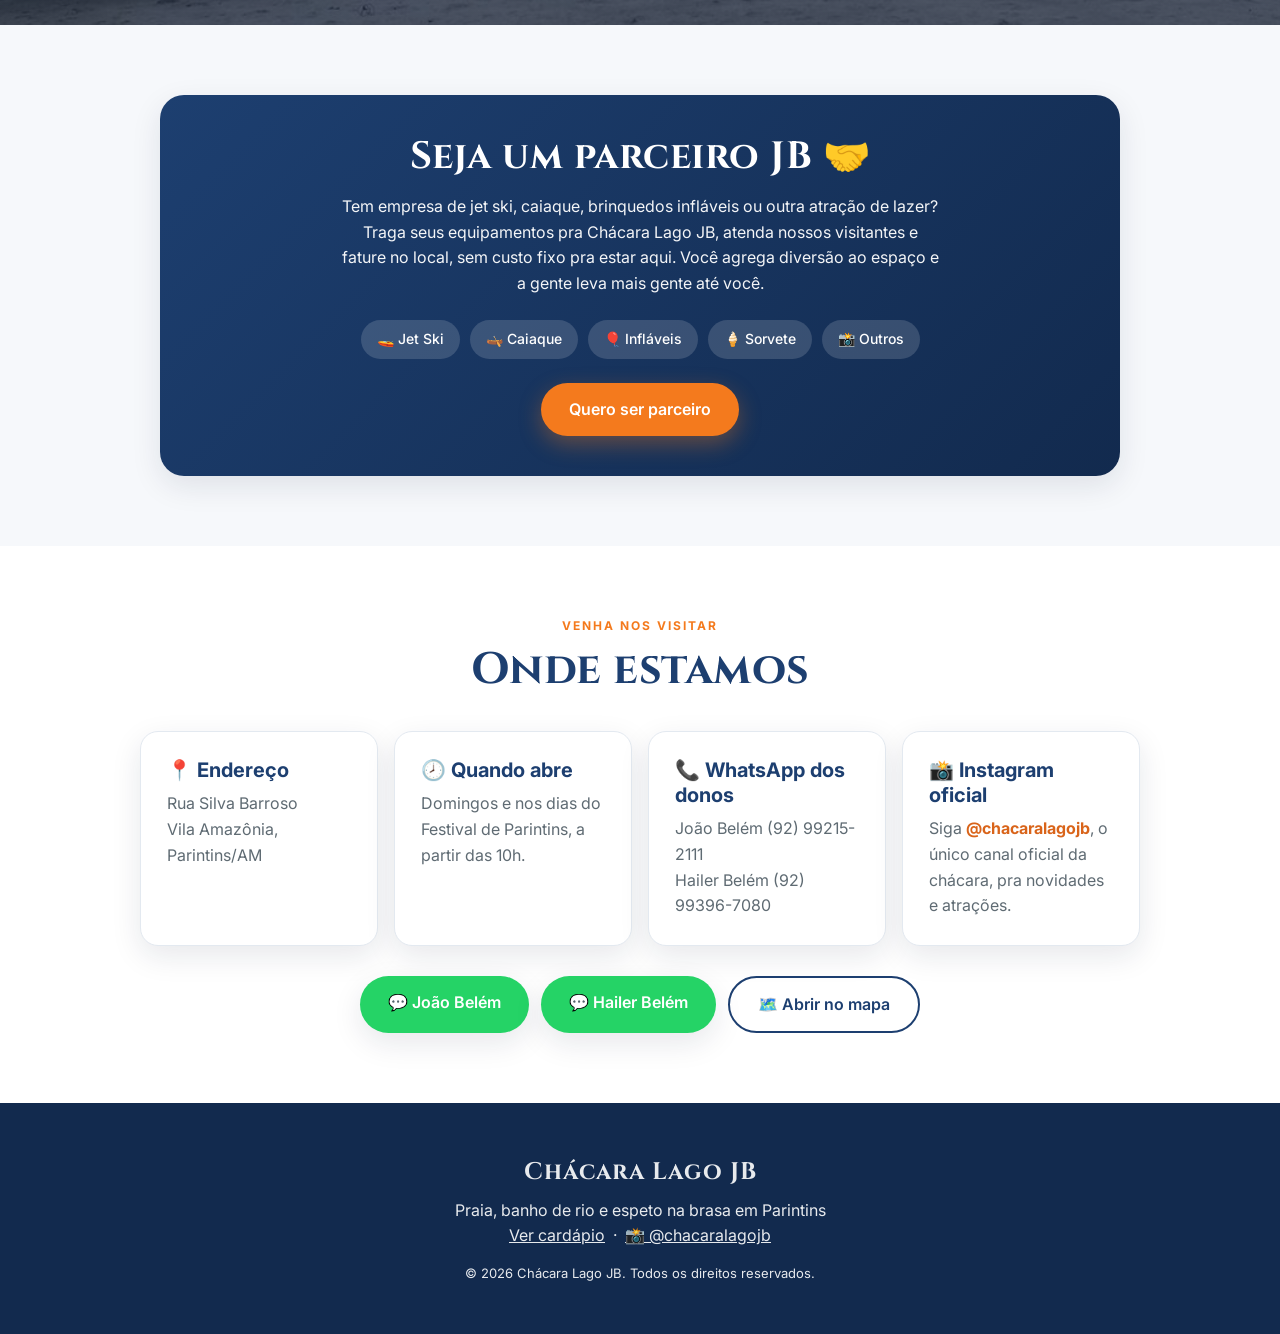
==== commit aa14346a: "Proprietarios: remove o box de aviso .owner-note e cria secao propria 'Fale com os proprietarios' (#" ====
--- a/index.html
+++ b/index.html
@@ -134,6 +134,20 @@
     </div>
   </section>
 
+  <!-- ======================= PROPRIETÁRIOS ======================= -->
+  <section id="proprietarios" class="section section-alt">
+    <div class="section-head">
+      <p class="eyebrow">Fale com quem é da casa</p>
+      <h2>Fale com os proprietários</h2>
+      <p class="section-desc">Precisa de reserva ou quer falar sobre algo do local? Entre em contato com os proprietários da Chácara Lago JB, o João Belém e a Hailer Belém, ou pelo Instagram oficial. São os canais oficiais pra reservar, tirar dúvidas e confirmar tudo.</p>
+    </div>
+    <div class="cta-row">
+      <a class="btn btn-whats" target="_blank" rel="noopener" href="https://wa.me/5592992152111?text=Ol%C3%A1!%20Vi%20o%20site%20da%20Ch%C3%A1cara%20Lago%20JB%20e%20queria%20falar%20sobre%20uma%20reserva%2Finforma%C3%A7%C3%B5es.">💬 João Belém</a>
+      <a class="btn btn-whats" target="_blank" rel="noopener" href="https://wa.me/5592993967080?text=Ol%C3%A1!%20Vi%20o%20site%20da%20Ch%C3%A1cara%20Lago%20JB%20e%20queria%20falar%20sobre%20uma%20reserva%2Finforma%C3%A7%C3%B5es.">💬 Hailer Belém</a>
+      <a class="btn btn-primary" target="_blank" rel="noopener" href="https://instagram.com/chacaralagojb">📸 Instagram oficial</a>
+    </div>
+  </section>
+
   <!-- Faixa de foto com parallax -->
   <section class="photo-band">
     <div class="pb-bg" style="background-image:url('img/caiaque.jpg'); background-position: center 78%;"></div>
@@ -277,7 +291,6 @@
     <div class="section-head">
       <p class="eyebrow">Venha nos visitar</p>
       <h2>Onde estamos</h2>
-      <p class="section-desc">A Chácara Lago JB é do João Belém e da Hailer Belém. Reserva, liberação de entrada e valores são confirmados só com eles, pelos contatos oficiais abaixo.</p>
     </div>
     <div class="info-grid">
       <div class="card"><h3>📍 Endereço</h3><p>Rua Silva Barroso<br />Vila Amazônia, Parintins/AM</p></div>
@@ -288,10 +301,9 @@
         <p>Siga <a href="https://instagram.com/chacaralagojb" target="_blank" rel="noopener" style="color:#d9641a;font-weight:700;text-decoration:none;">@chacaralagojb</a>, o único canal oficial da chácara, pra novidades e atrações.</p>
       </div>
     </div>
-    <p class="owner-note">📌 Enquanto o WhatsApp oficial está sendo configurado, falem direto com o João ou a Hailer pelos números acima. Só eles, ou o Instagram oficial <strong>@chacaralagojb</strong>, confirmam reserva, liberam entrada e passam valores.</p>
     <div class="cta-row">
+      <a class="btn btn-whats" target="_blank" rel="noopener" href="https://wa.me/5592992152111?text=Ol%C3%A1!%20Vi%20o%20site%20da%20Ch%C3%A1cara%20Lago%20JB%20e%20queria%20mais%20informa%C3%A7%C3%B5es.">💬 João Belém</a>
       <a class="btn btn-whats" target="_blank" rel="noopener" href="https://wa.me/5592993967080?text=Ol%C3%A1!%20Vi%20o%20site%20da%20Ch%C3%A1cara%20Lago%20JB%20e%20queria%20mais%20informa%C3%A7%C3%B5es.">💬 Hailer Belém</a>
-      <a class="btn btn-whats" target="_blank" rel="noopener" href="https://wa.me/5592992152111?text=Ol%C3%A1!%20Vi%20o%20site%20da%20Ch%C3%A1cara%20Lago%20JB%20e%20queria%20mais%20informa%C3%A7%C3%B5es.">💬 João Belém</a>
       <a class="btn btn-ghost" target="_blank" rel="noopener" href="https://maps.app.goo.gl/qGALMvuxjjGAKZm68">🗺️ Abrir no mapa</a>
     </div>
   </section>
--- a/style.css
+++ b/style.css
@@ -238,9 +238,6 @@
 
 /* ======================= CONTATO ======================= */
 .info-grid { display: grid; gap: 16px; grid-template-columns: repeat(auto-fit, minmax(220px, 1fr)); margin-bottom: 30px; }
-/* Aviso oficial dos proprietários: sutil, mas destacado */
-.owner-note { max-width: 760px; margin: -8px auto 30px; text-align: center; font-size: 14.5px; line-height: 1.5; color: var(--azul); background: #eef3fa; border: 1px solid var(--borda); border-radius: 14px; padding: 13px 20px; }
-.owner-note strong { color: var(--laranja-esc); }
 .cta-row { display: flex; gap: 12px; flex-wrap: wrap; justify-content: center; }
 
 /* ======================= RODAPÉ ======================= */
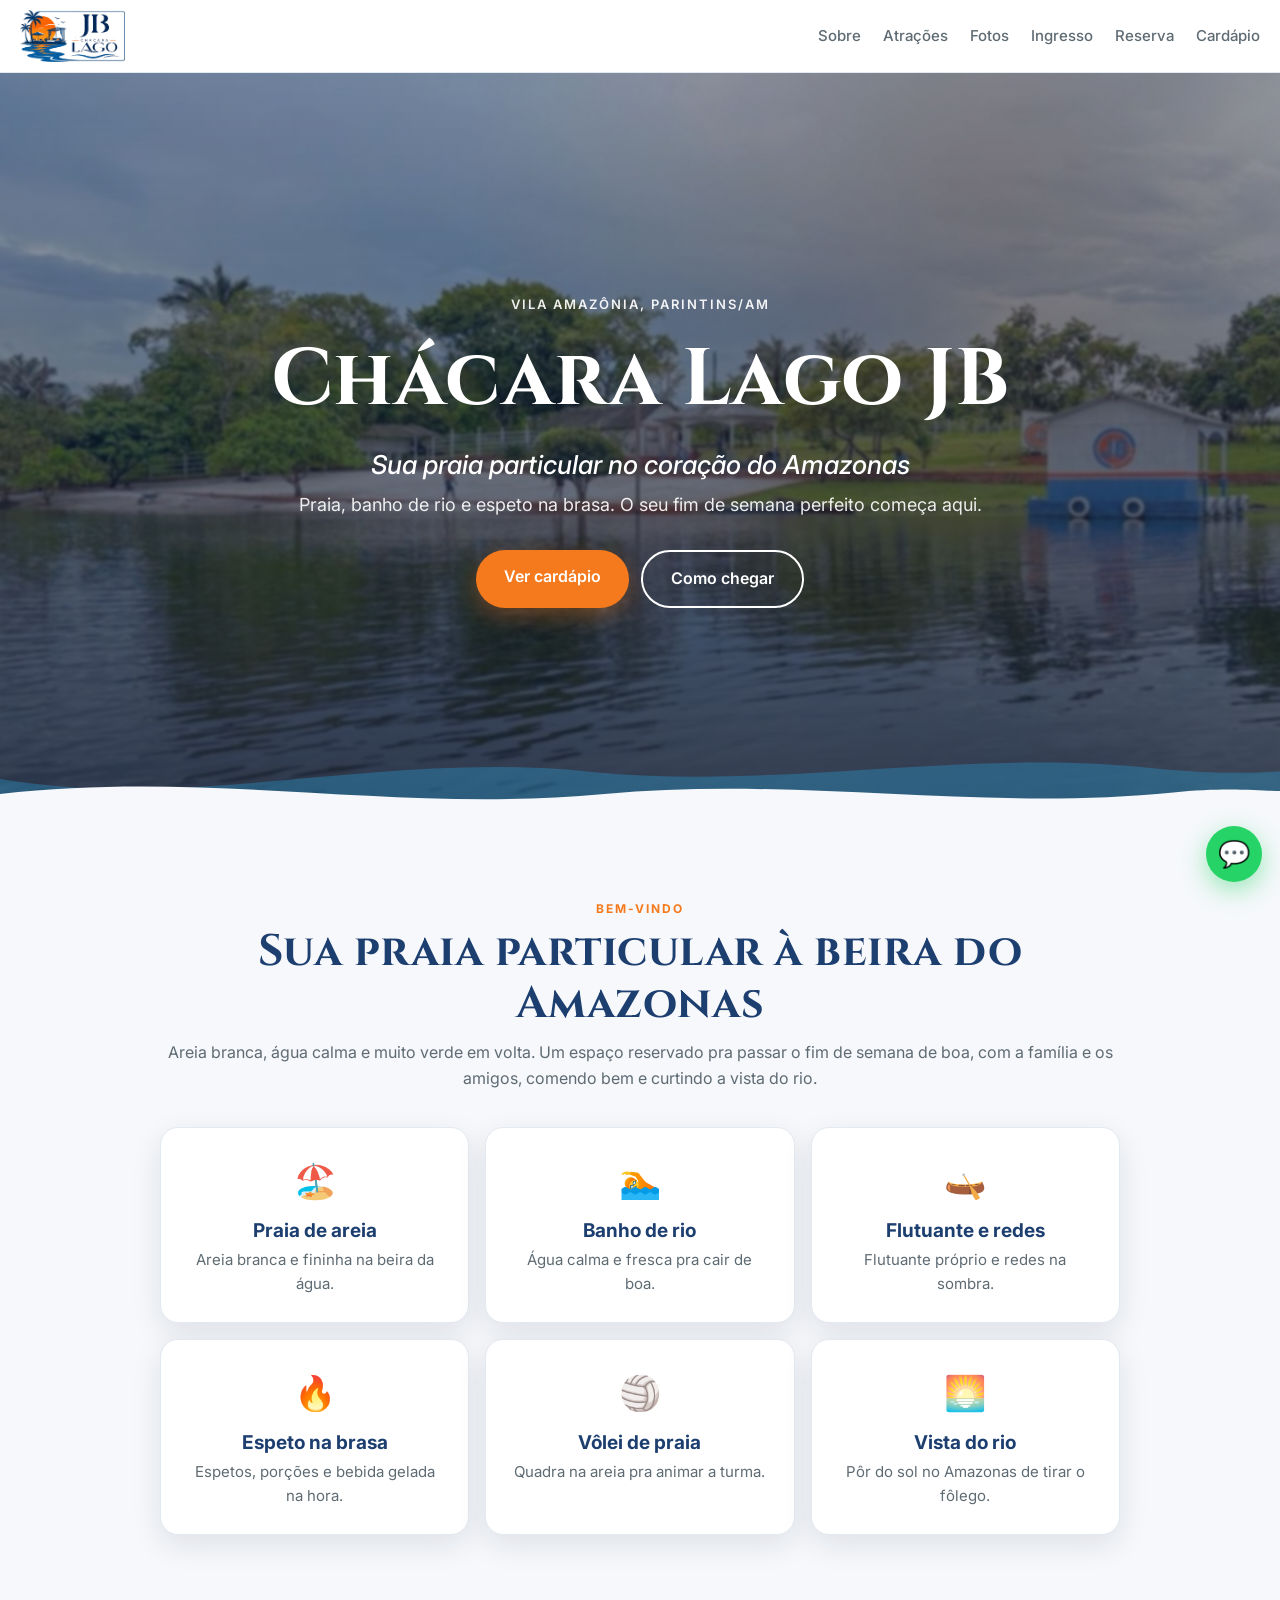
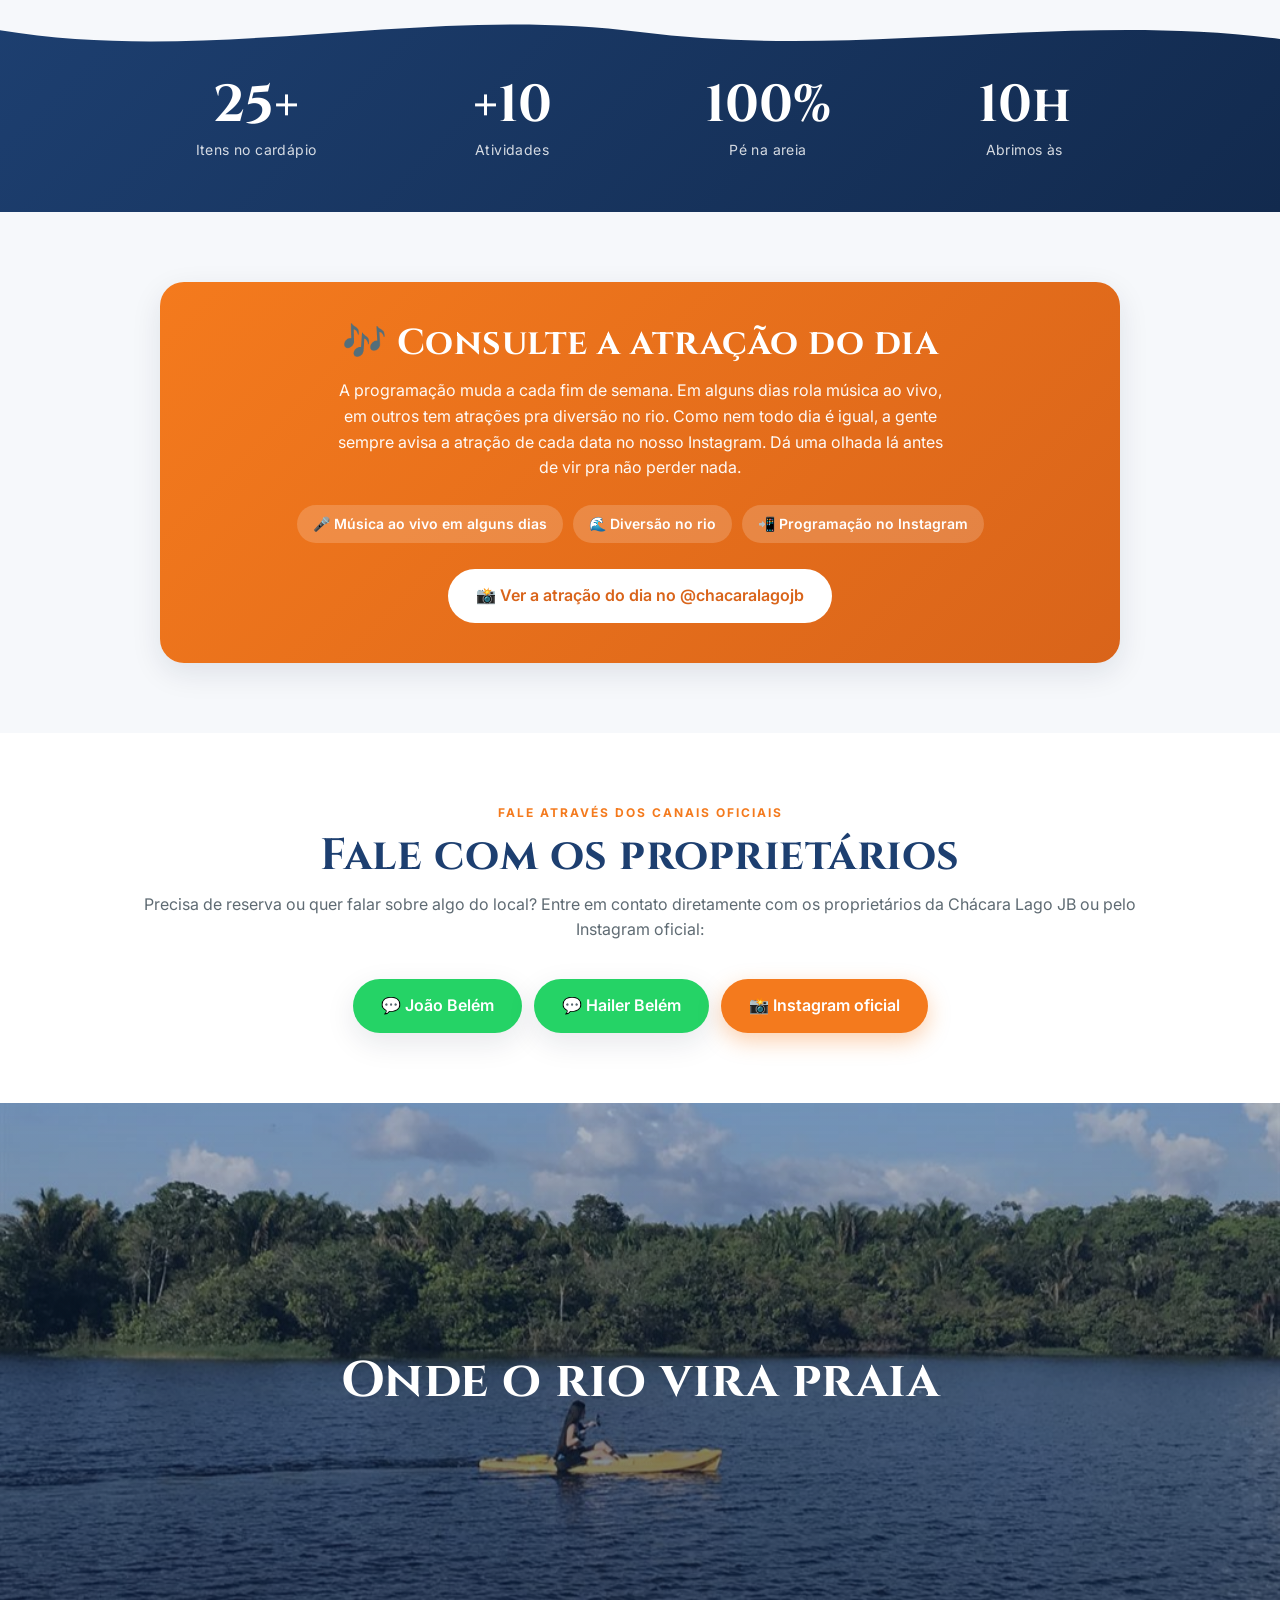
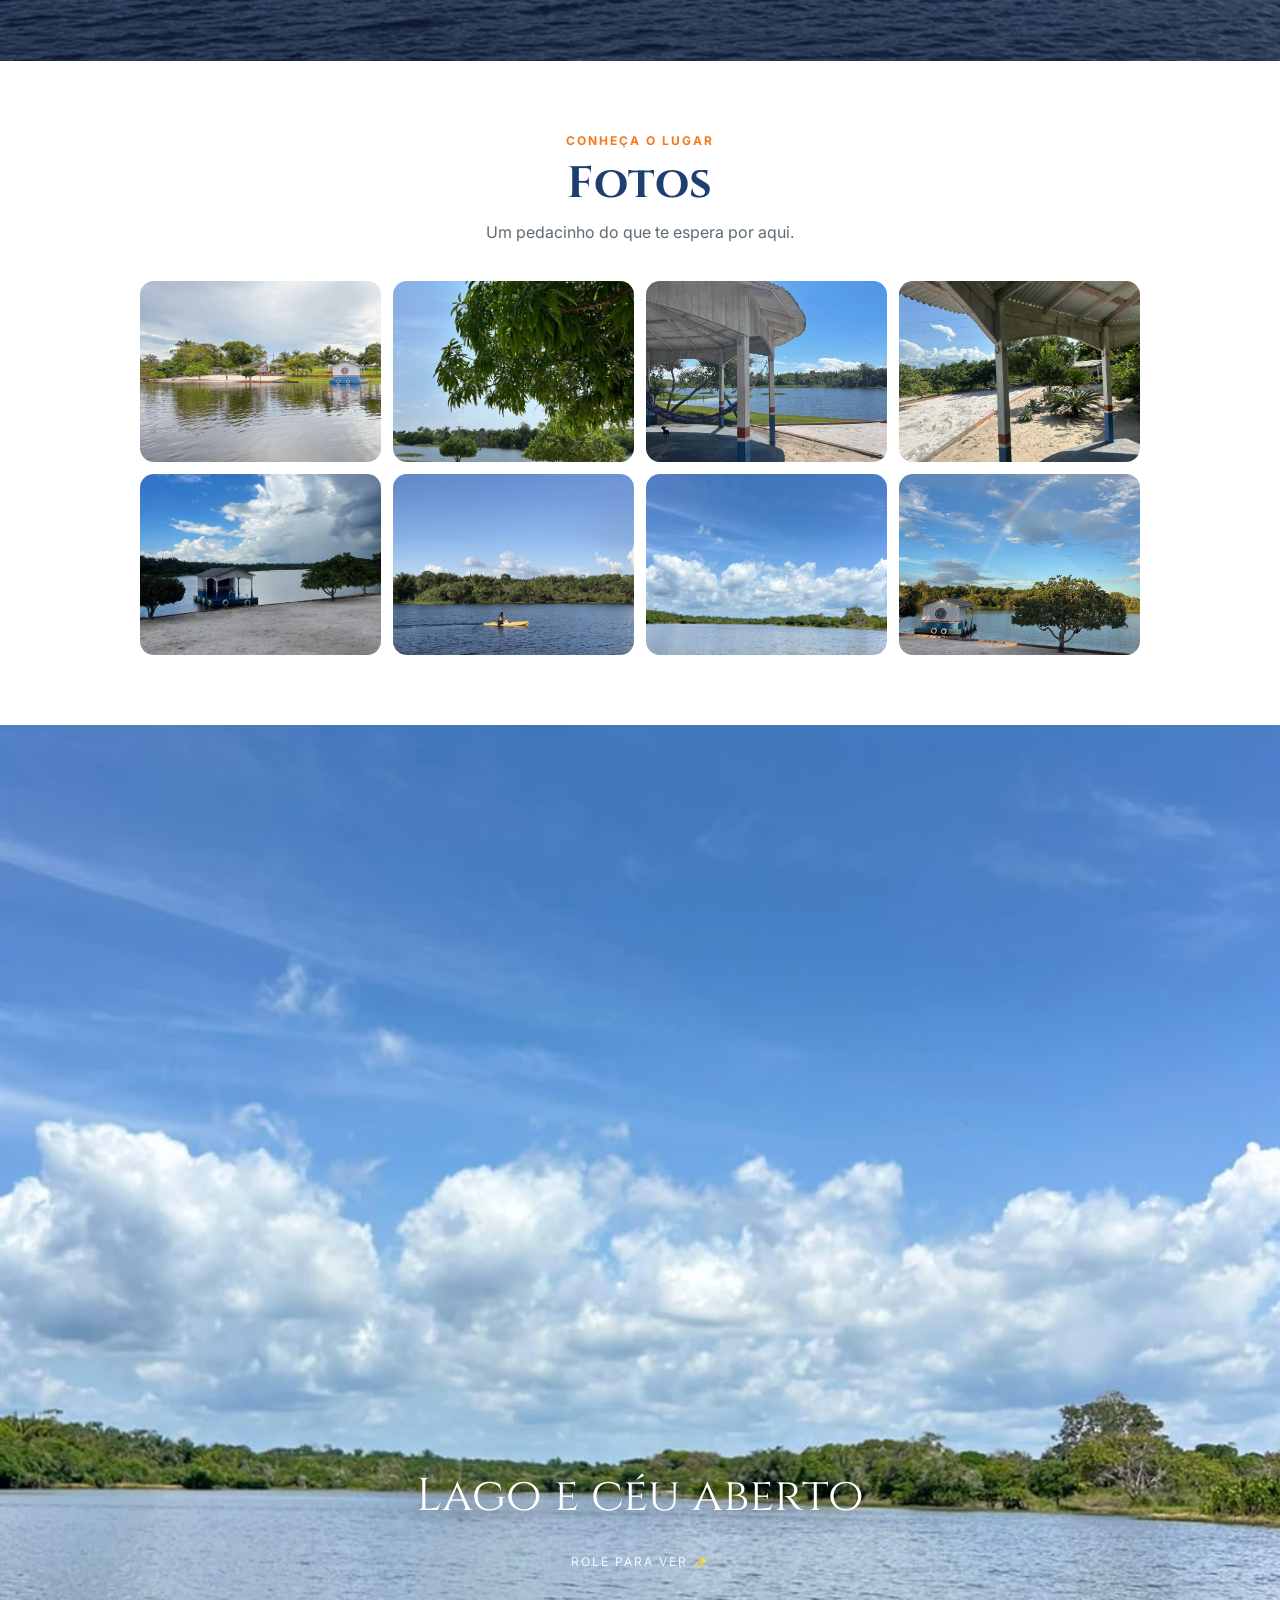
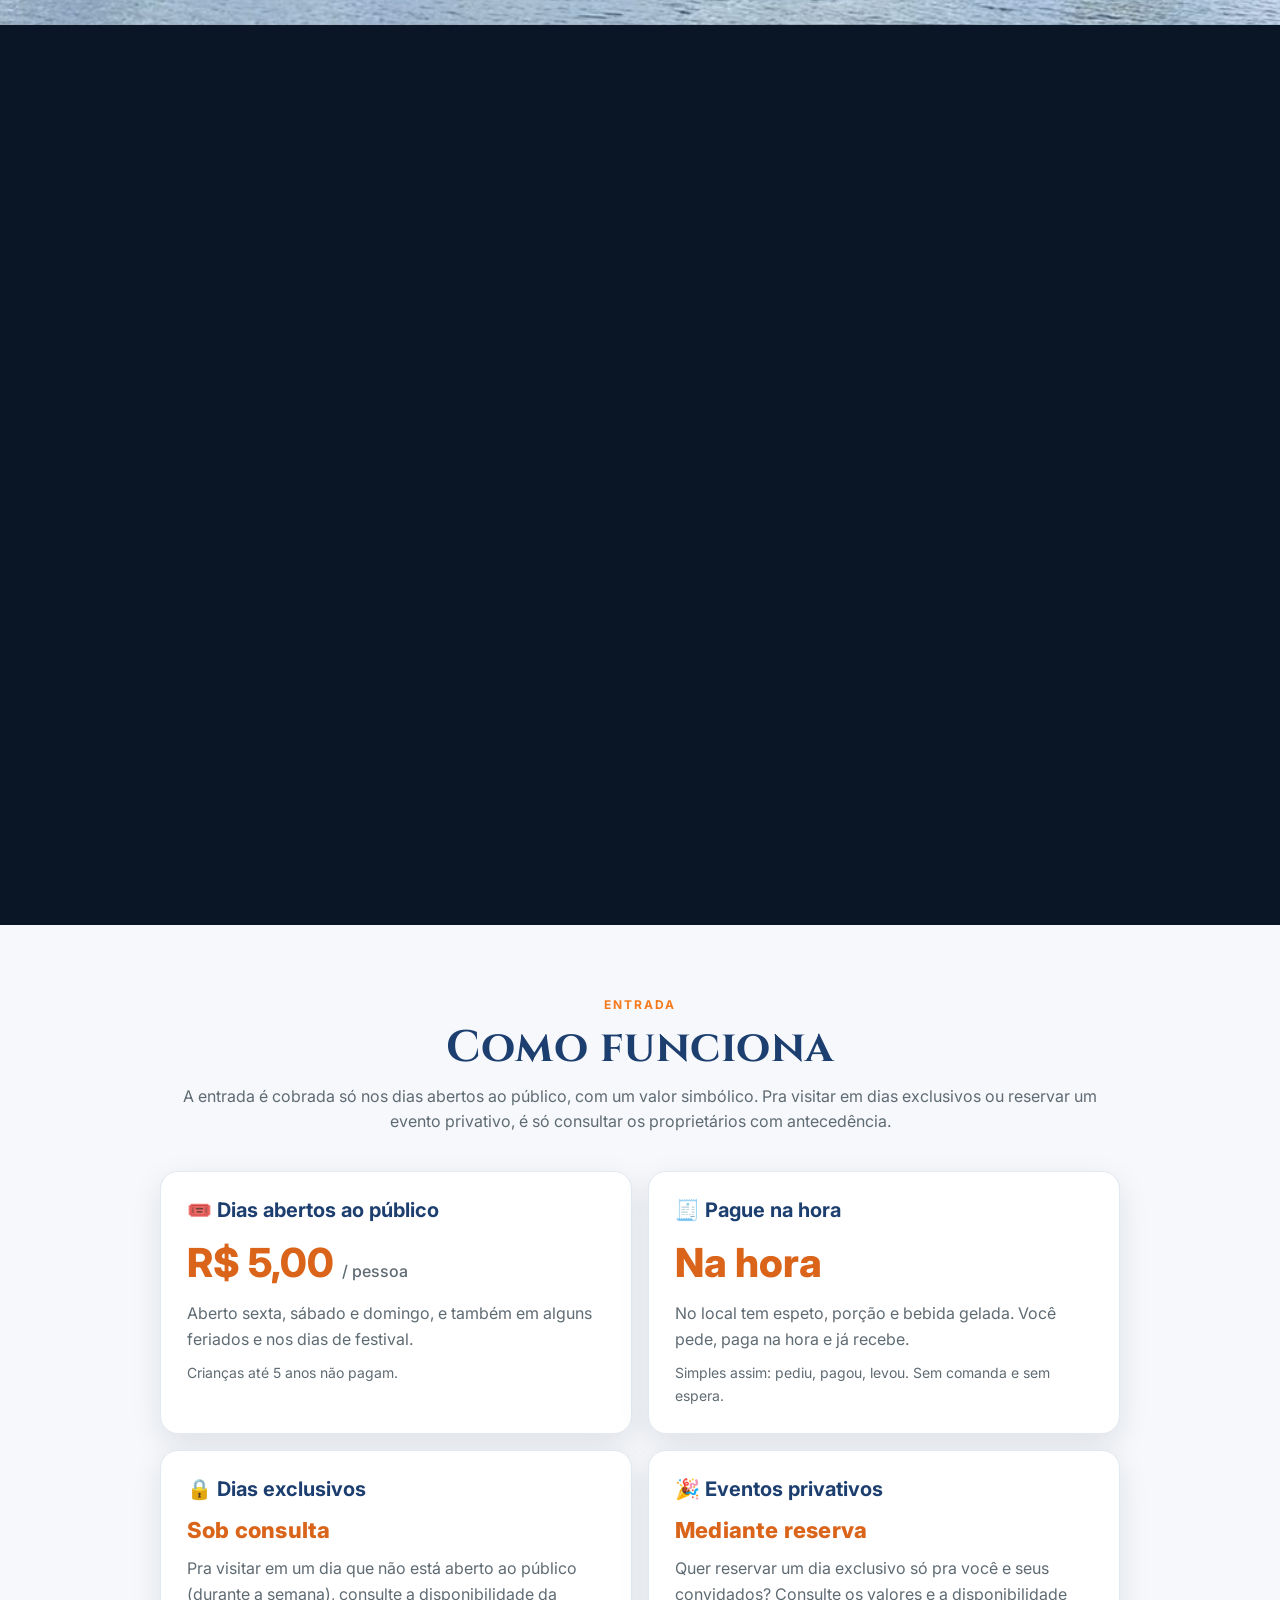
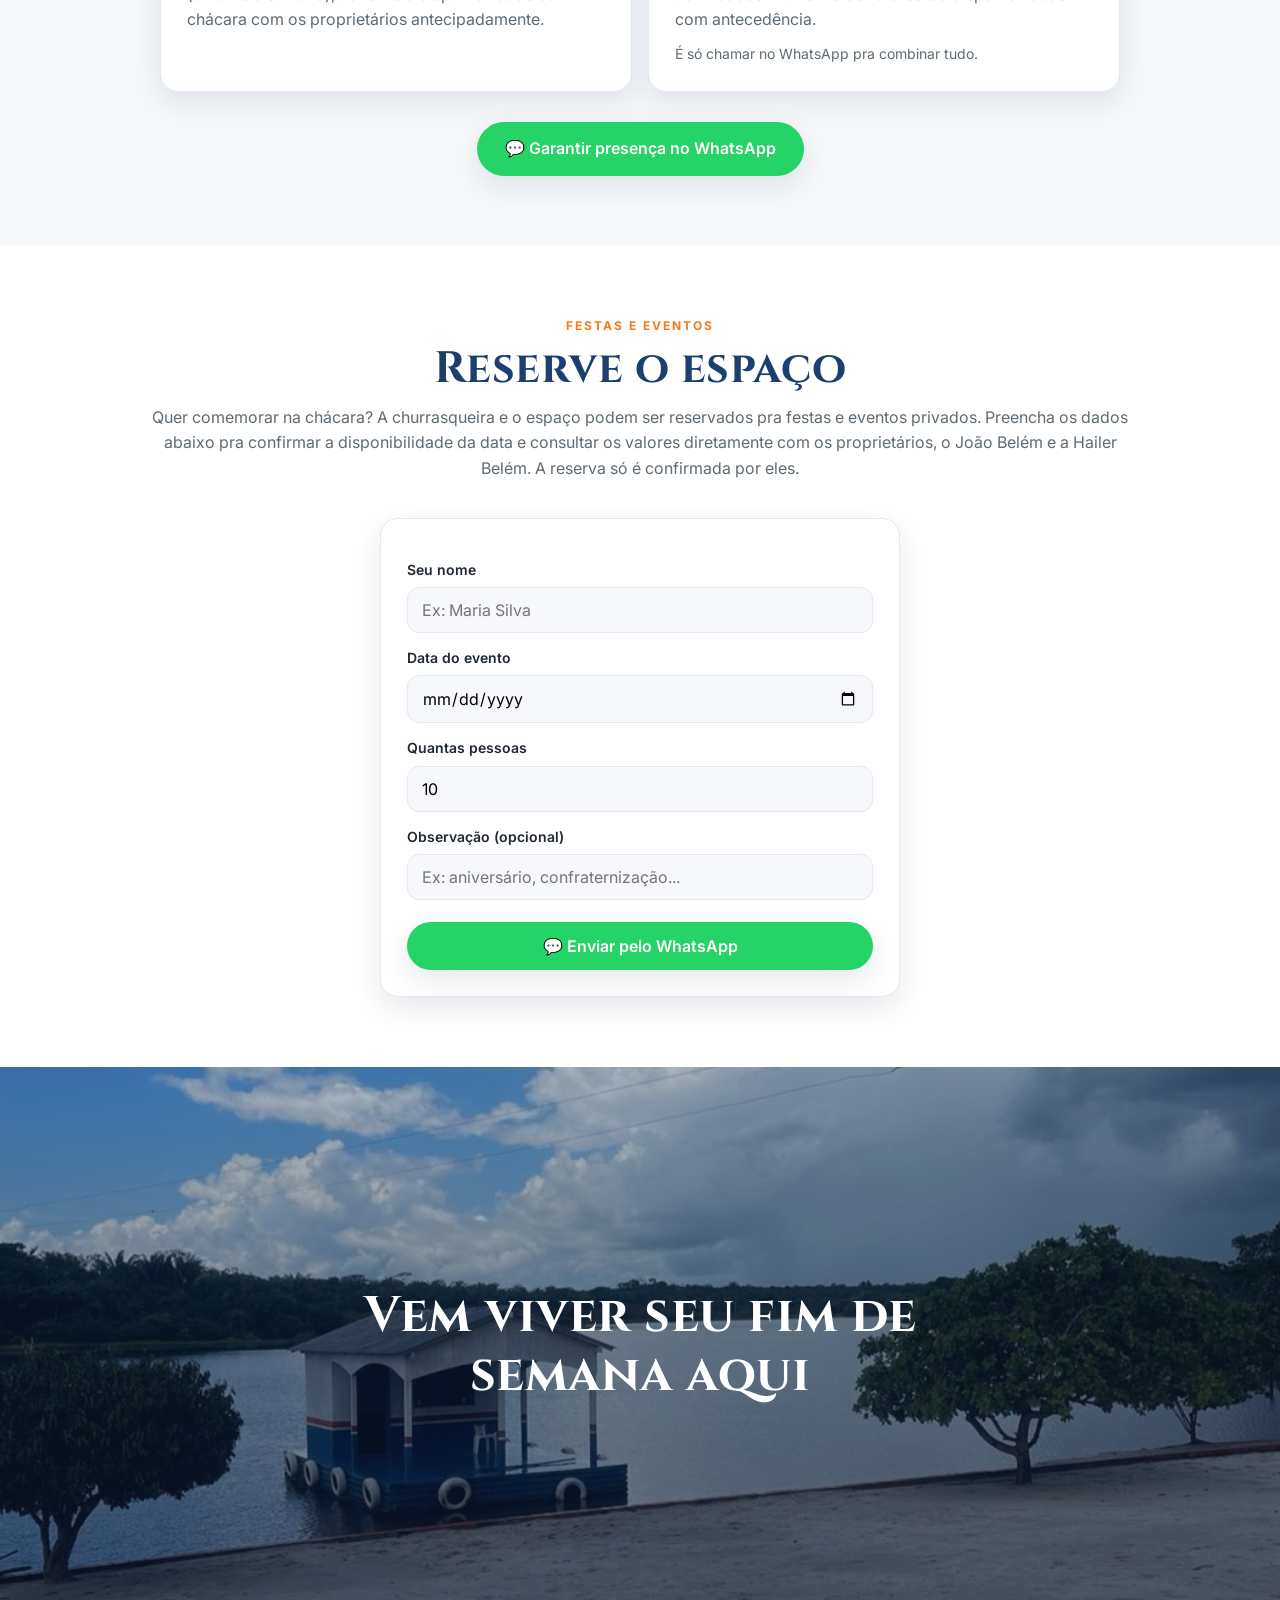
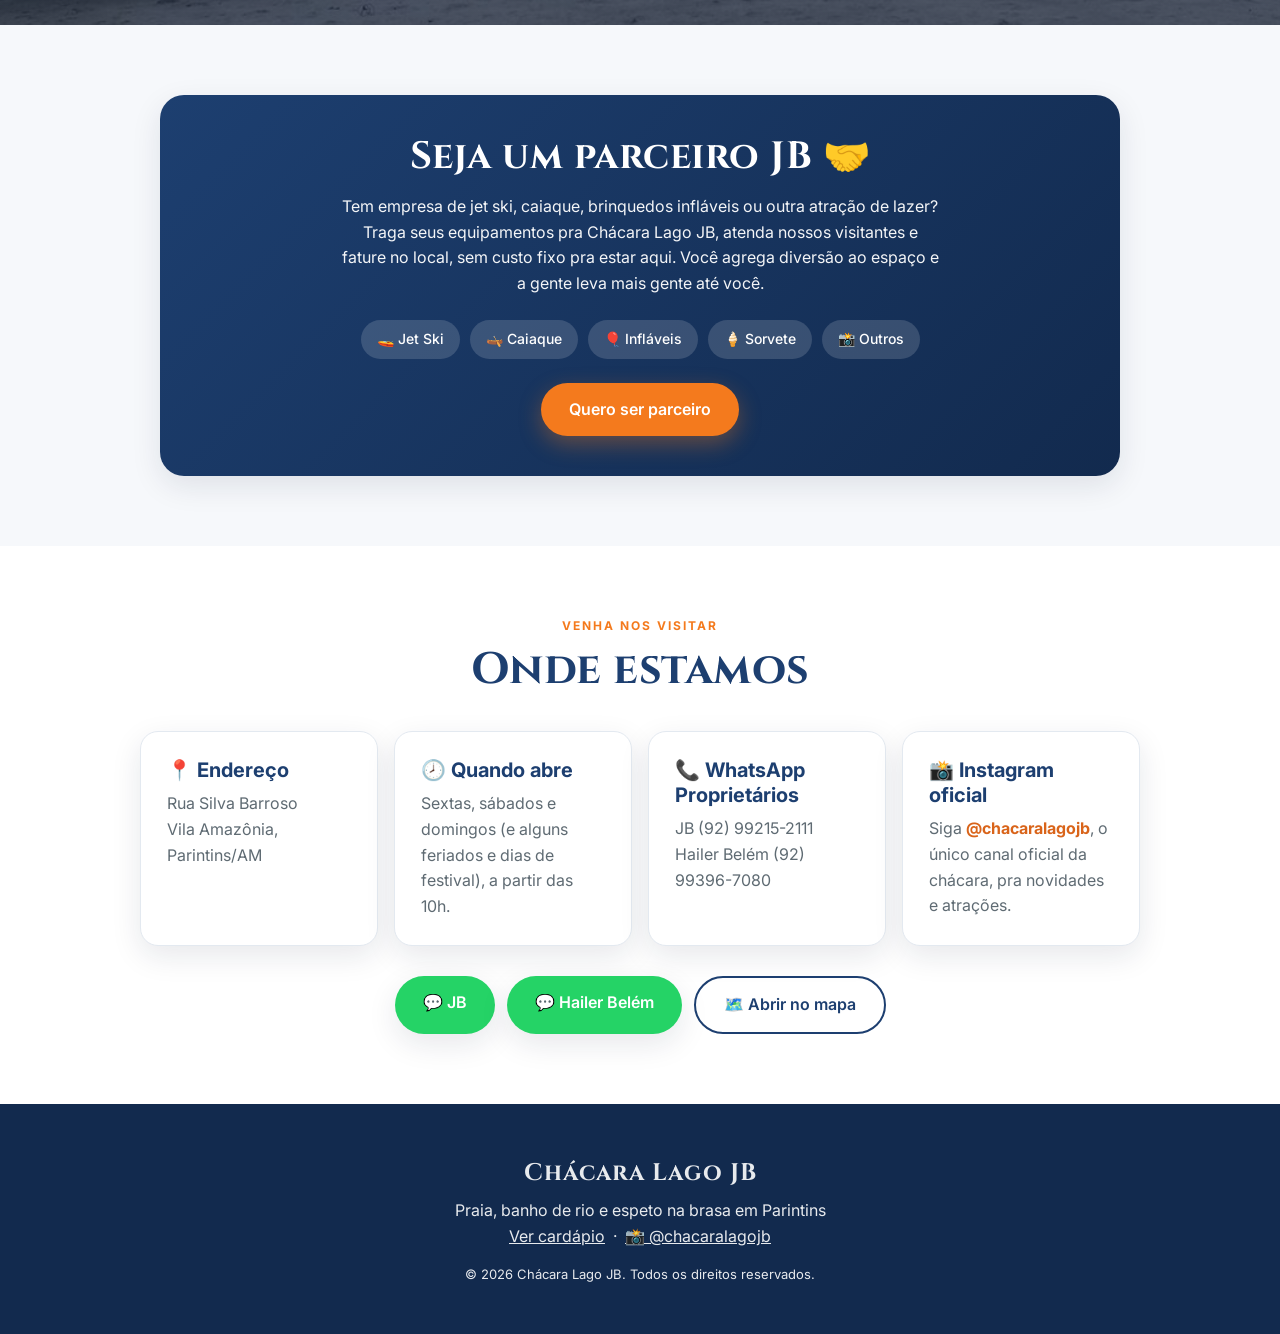
==== commit 684539ac: "Copy: 'domingo' -> 'fim de semana' (nao abre so domingo); 'Quando abre' atualizado; secao proprietar" ====
--- a/index.html
+++ b/index.html
@@ -74,7 +74,7 @@
       <p class="hero-kicker">Vila Amazônia, Parintins/AM</p>
       <h1>Chácara Lago JB</h1>
       <p class="hero-sub">Sua praia particular no coração do Amazonas</p>
-      <p class="hero-support">Praia, banho de rio e espeto na brasa. O seu domingo perfeito começa aqui.</p>
+      <p class="hero-support">Praia, banho de rio e espeto na brasa. O seu fim de semana perfeito começa aqui.</p>
       <div class="hero-actions">
         <a href="cardapio.html" class="btn btn-primary">Ver cardápio</a>
         <a href="#contato" class="btn btn-ghost" style="color:#fff;border-color:#fff;">Como chegar</a>
@@ -93,7 +93,7 @@
     <div class="section-head">
       <p class="eyebrow">Bem-vindo</p>
       <h2>Sua praia particular à beira do Amazonas</h2>
-      <p class="section-desc">Areia branca, água calma e muito verde em volta. Um espaço reservado pra passar o domingo de boa, com a família e os amigos, comendo bem e curtindo a vista do rio.</p>
+      <p class="section-desc">Areia branca, água calma e muito verde em volta. Um espaço reservado pra passar o fim de semana de boa, com a família e os amigos, comendo bem e curtindo a vista do rio.</p>
     </div>
     <div class="features">
       <div class="feature"><div class="ico">🏖️</div><h3>Praia de areia</h3><p>Areia branca e fininha na beira da água.</p></div>
@@ -137,9 +137,9 @@
   <!-- ======================= PROPRIETÁRIOS ======================= -->
   <section id="proprietarios" class="section section-alt">
     <div class="section-head">
-      <p class="eyebrow">Fale com quem é da casa</p>
+      <p class="eyebrow">Fale através dos canais oficiais</p>
       <h2>Fale com os proprietários</h2>
-      <p class="section-desc">Precisa de reserva ou quer falar sobre algo do local? Entre em contato com os proprietários da Chácara Lago JB, o João Belém e a Hailer Belém, ou pelo Instagram oficial. São os canais oficiais pra reservar, tirar dúvidas e confirmar tudo.</p>
+      <p class="section-desc">Precisa de reserva ou quer falar sobre algo do local? Entre em contato diretamente com os proprietários da Chácara Lago JB ou pelo Instagram oficial:</p>
     </div>
     <div class="cta-row">
       <a class="btn btn-whats" target="_blank" rel="noopener" href="https://wa.me/5592992152111?text=Ol%C3%A1!%20Vi%20o%20site%20da%20Ch%C3%A1cara%20Lago%20JB%20e%20queria%20falar%20sobre%20uma%20reserva%2Finforma%C3%A7%C3%B5es.">💬 João Belém</a>
@@ -227,7 +227,7 @@
     </div>
     <div class="cta-row">
       <a class="btn btn-whats" target="_blank" rel="noopener"
-         href="https://wa.me/5592993967080?text=Ol%C3%A1!%20Quero%20garantir%20minha%20presen%C3%A7a%20na%20Ch%C3%A1cara%20Lago%20JB%20neste%20domingo.%20Pode%20me%20passar%20as%20infos%3F">
+         href="https://wa.me/5592993967080?text=Ol%C3%A1!%20Quero%20garantir%20minha%20presen%C3%A7a%20na%20Ch%C3%A1cara%20Lago%20JB%20neste%20fim%20de%20semana.%20Pode%20me%20passar%20as%20infos%3F">
         💬 Garantir presença no WhatsApp
       </a>
     </div>
@@ -260,7 +260,7 @@
   <!-- Faixa de foto com parallax -->
   <section class="photo-band">
     <div class="pb-bg" style="background-image:url('img/flutuante.jpg'); background-position: center 55%;"></div>
-    <div class="pb-text"><h2>Vem viver seu domingo aqui</h2></div>
+    <div class="pb-text"><h2>Vem viver seu fim de semana aqui</h2></div>
   </section>
 
   <!-- ======================= PARCEIROS ======================= -->
@@ -294,15 +294,15 @@
     </div>
     <div class="info-grid">
       <div class="card"><h3>📍 Endereço</h3><p>Rua Silva Barroso<br />Vila Amazônia, Parintins/AM</p></div>
-      <div class="card"><h3>🕗 Quando abre</h3><p>Domingos e nos dias do Festival de Parintins, a partir das 10h.</p></div>
-      <div class="card"><h3>📞 WhatsApp dos donos</h3><p>João Belém (92) 99215-2111<br />Hailer Belém (92) 99396-7080</p></div>
+      <div class="card"><h3>🕗 Quando abre</h3><p>Sextas, sábados e domingos (e alguns feriados e dias de festival), a partir das 10h.</p></div>
+      <div class="card"><h3>📞 WhatsApp Proprietários</h3><p>JB (92) 99215-2111<br />Hailer Belém (92) 99396-7080</p></div>
       <div class="card">
         <h3>📸 Instagram oficial</h3>
         <p>Siga <a href="https://instagram.com/chacaralagojb" target="_blank" rel="noopener" style="color:#d9641a;font-weight:700;text-decoration:none;">@chacaralagojb</a>, o único canal oficial da chácara, pra novidades e atrações.</p>
       </div>
     </div>
     <div class="cta-row">
-      <a class="btn btn-whats" target="_blank" rel="noopener" href="https://wa.me/5592992152111?text=Ol%C3%A1!%20Vi%20o%20site%20da%20Ch%C3%A1cara%20Lago%20JB%20e%20queria%20mais%20informa%C3%A7%C3%B5es.">💬 João Belém</a>
+      <a class="btn btn-whats" target="_blank" rel="noopener" href="https://wa.me/5592992152111?text=Ol%C3%A1!%20Vi%20o%20site%20da%20Ch%C3%A1cara%20Lago%20JB%20e%20queria%20mais%20informa%C3%A7%C3%B5es.">💬 JB</a>
       <a class="btn btn-whats" target="_blank" rel="noopener" href="https://wa.me/5592993967080?text=Ol%C3%A1!%20Vi%20o%20site%20da%20Ch%C3%A1cara%20Lago%20JB%20e%20queria%20mais%20informa%C3%A7%C3%B5es.">💬 Hailer Belém</a>
       <a class="btn btn-ghost" target="_blank" rel="noopener" href="https://maps.app.goo.gl/qGALMvuxjjGAKZm68">🗺️ Abrir no mapa</a>
     </div>
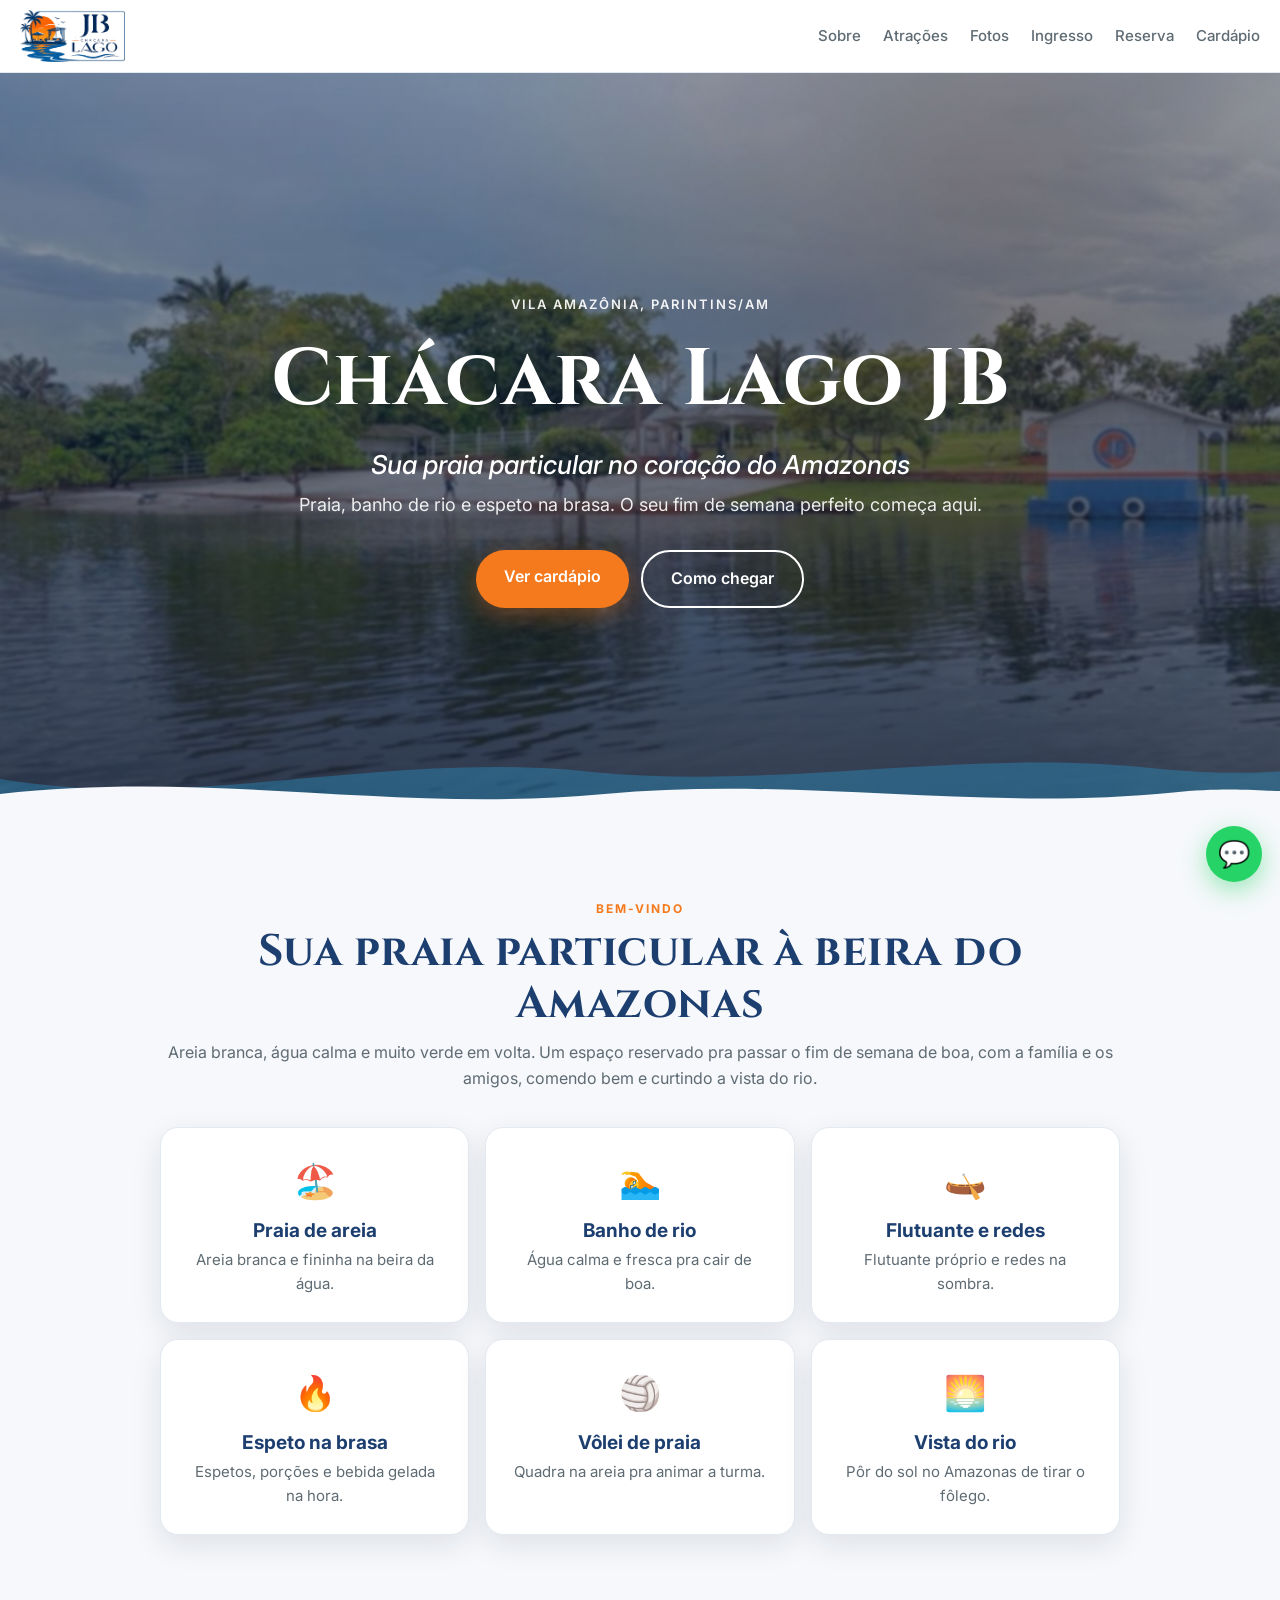
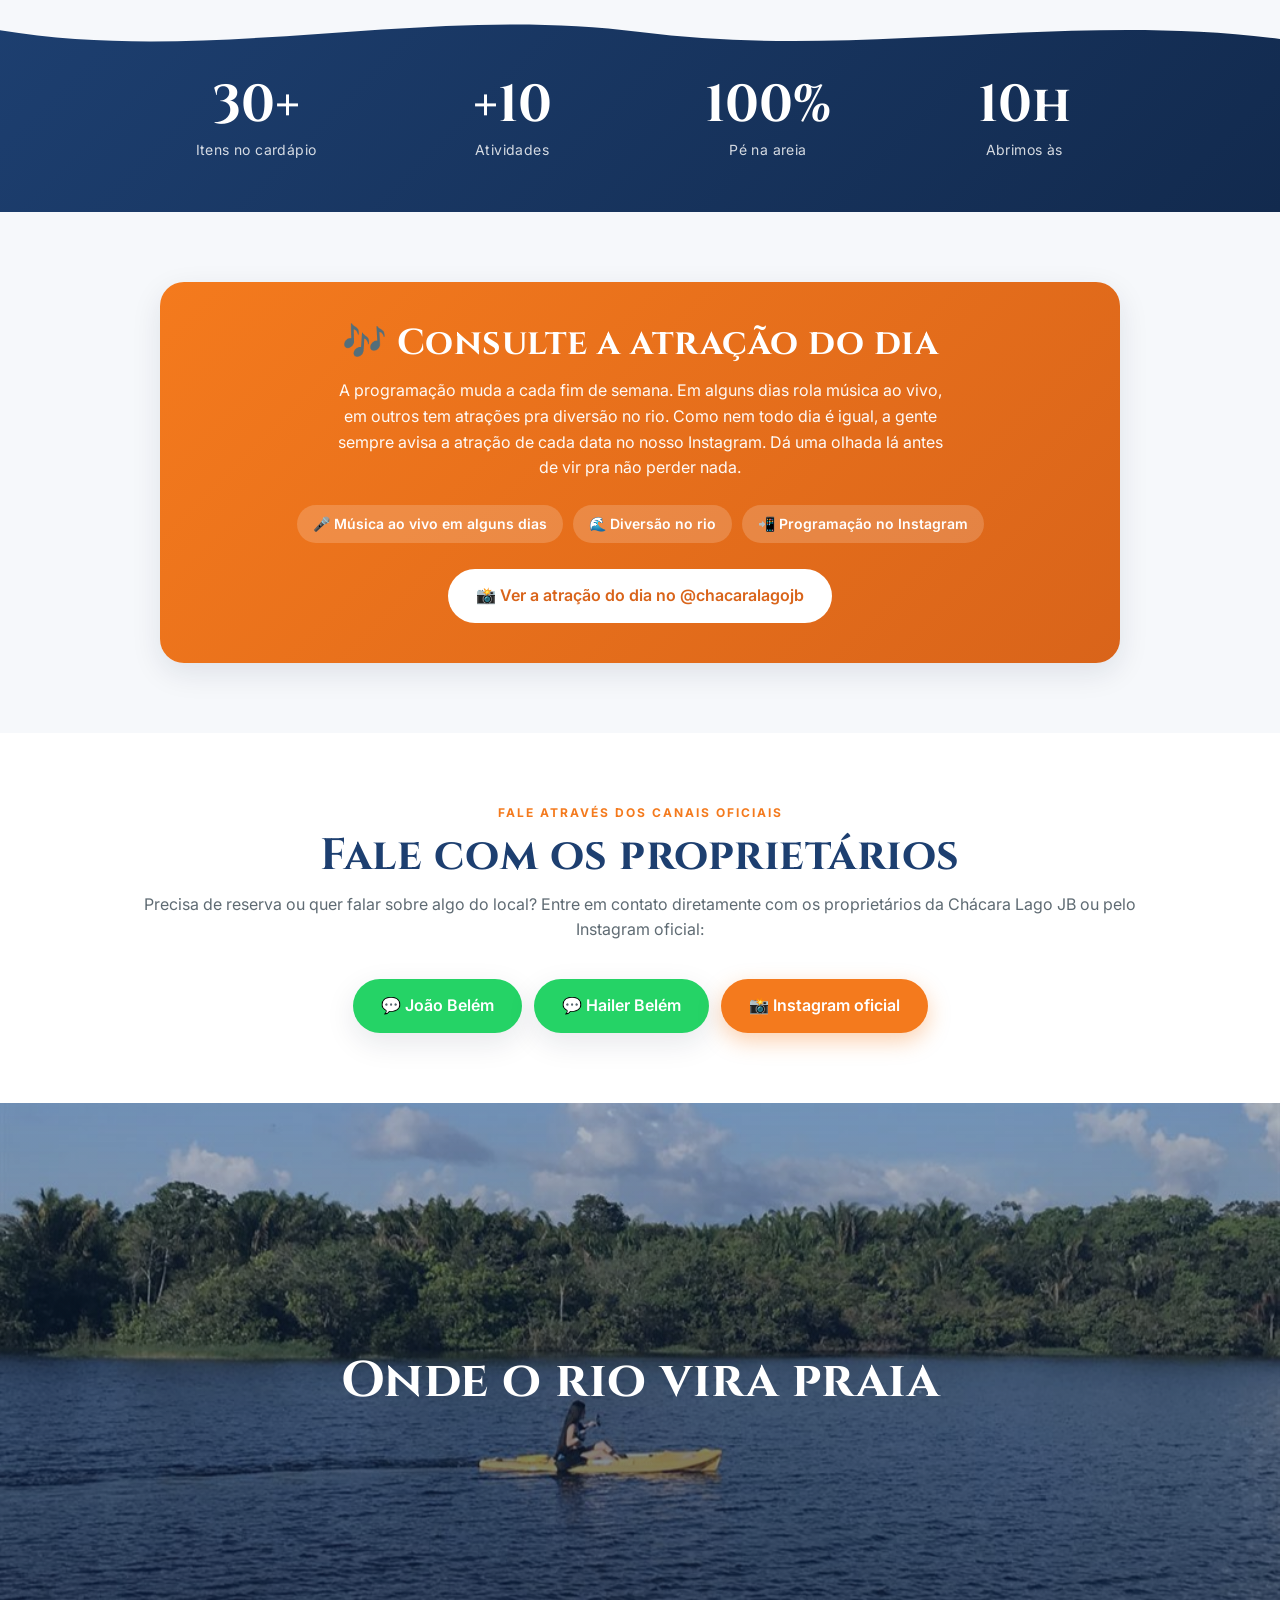
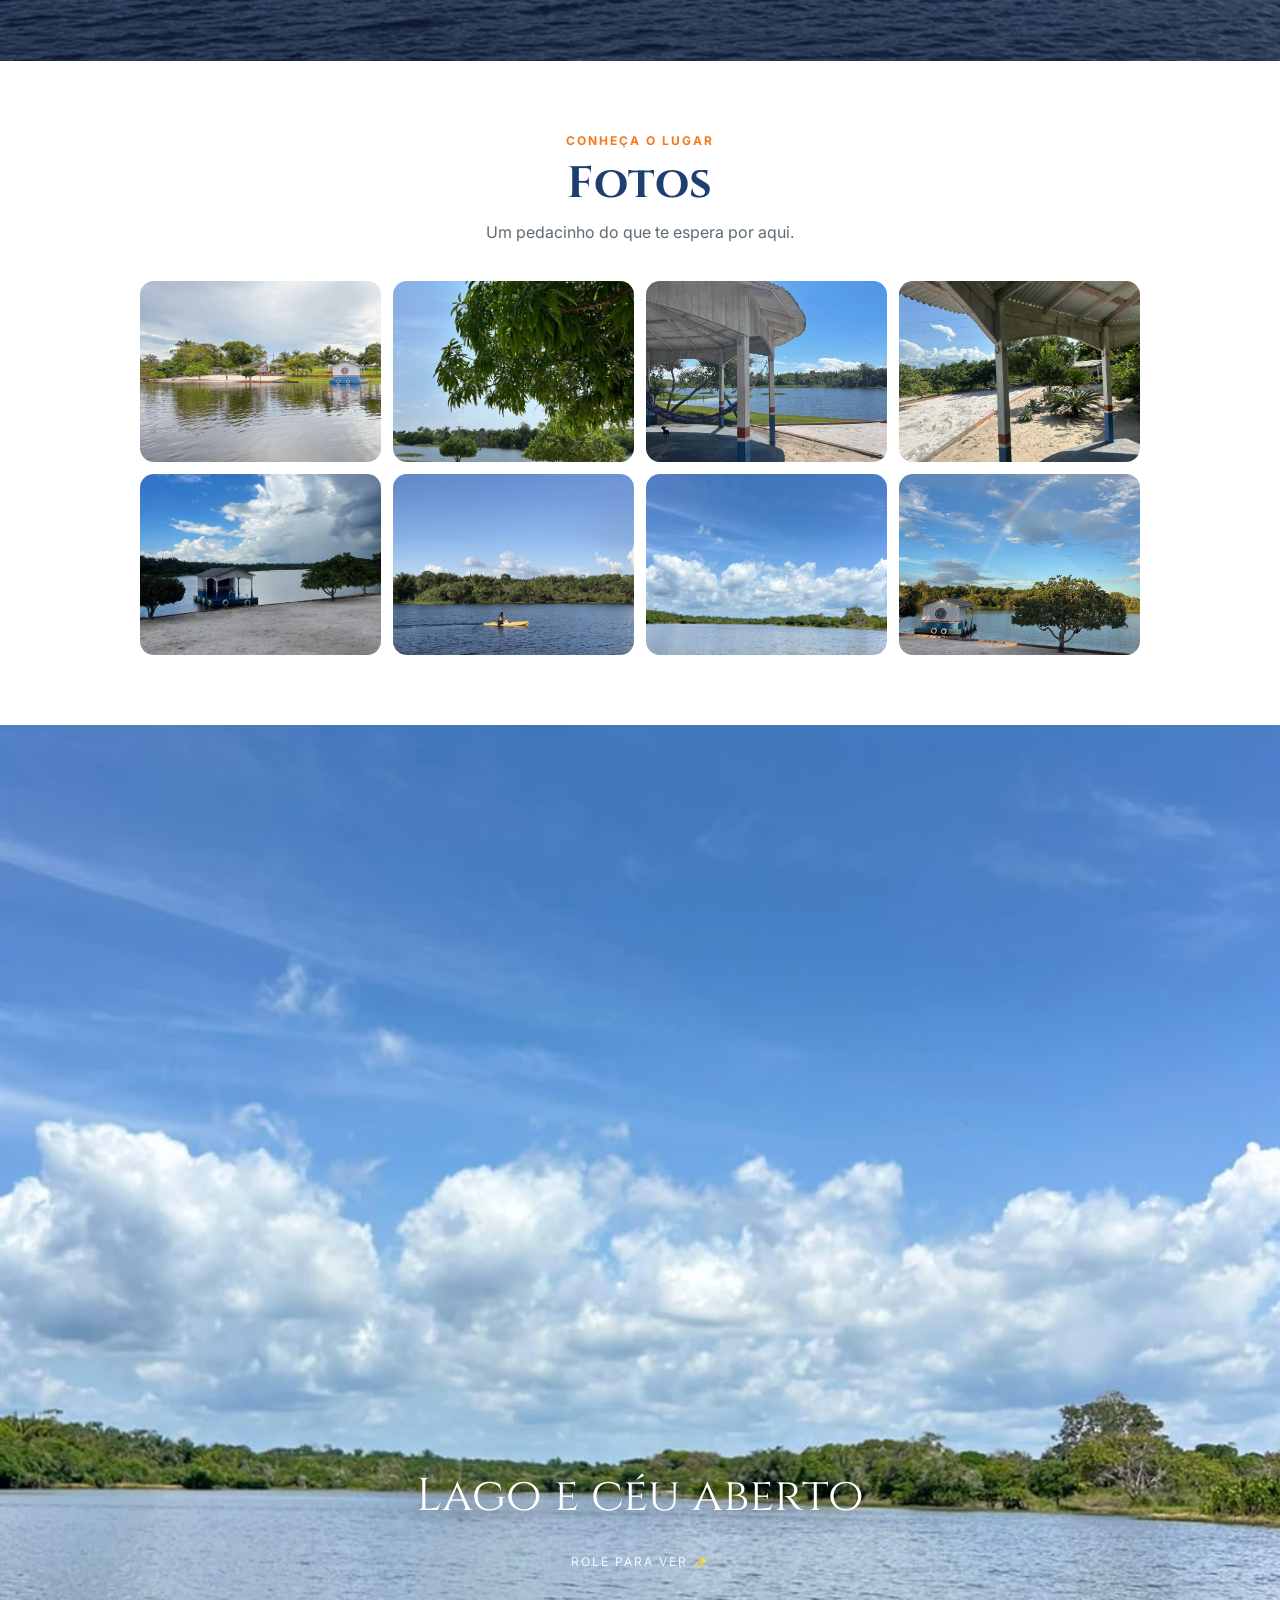
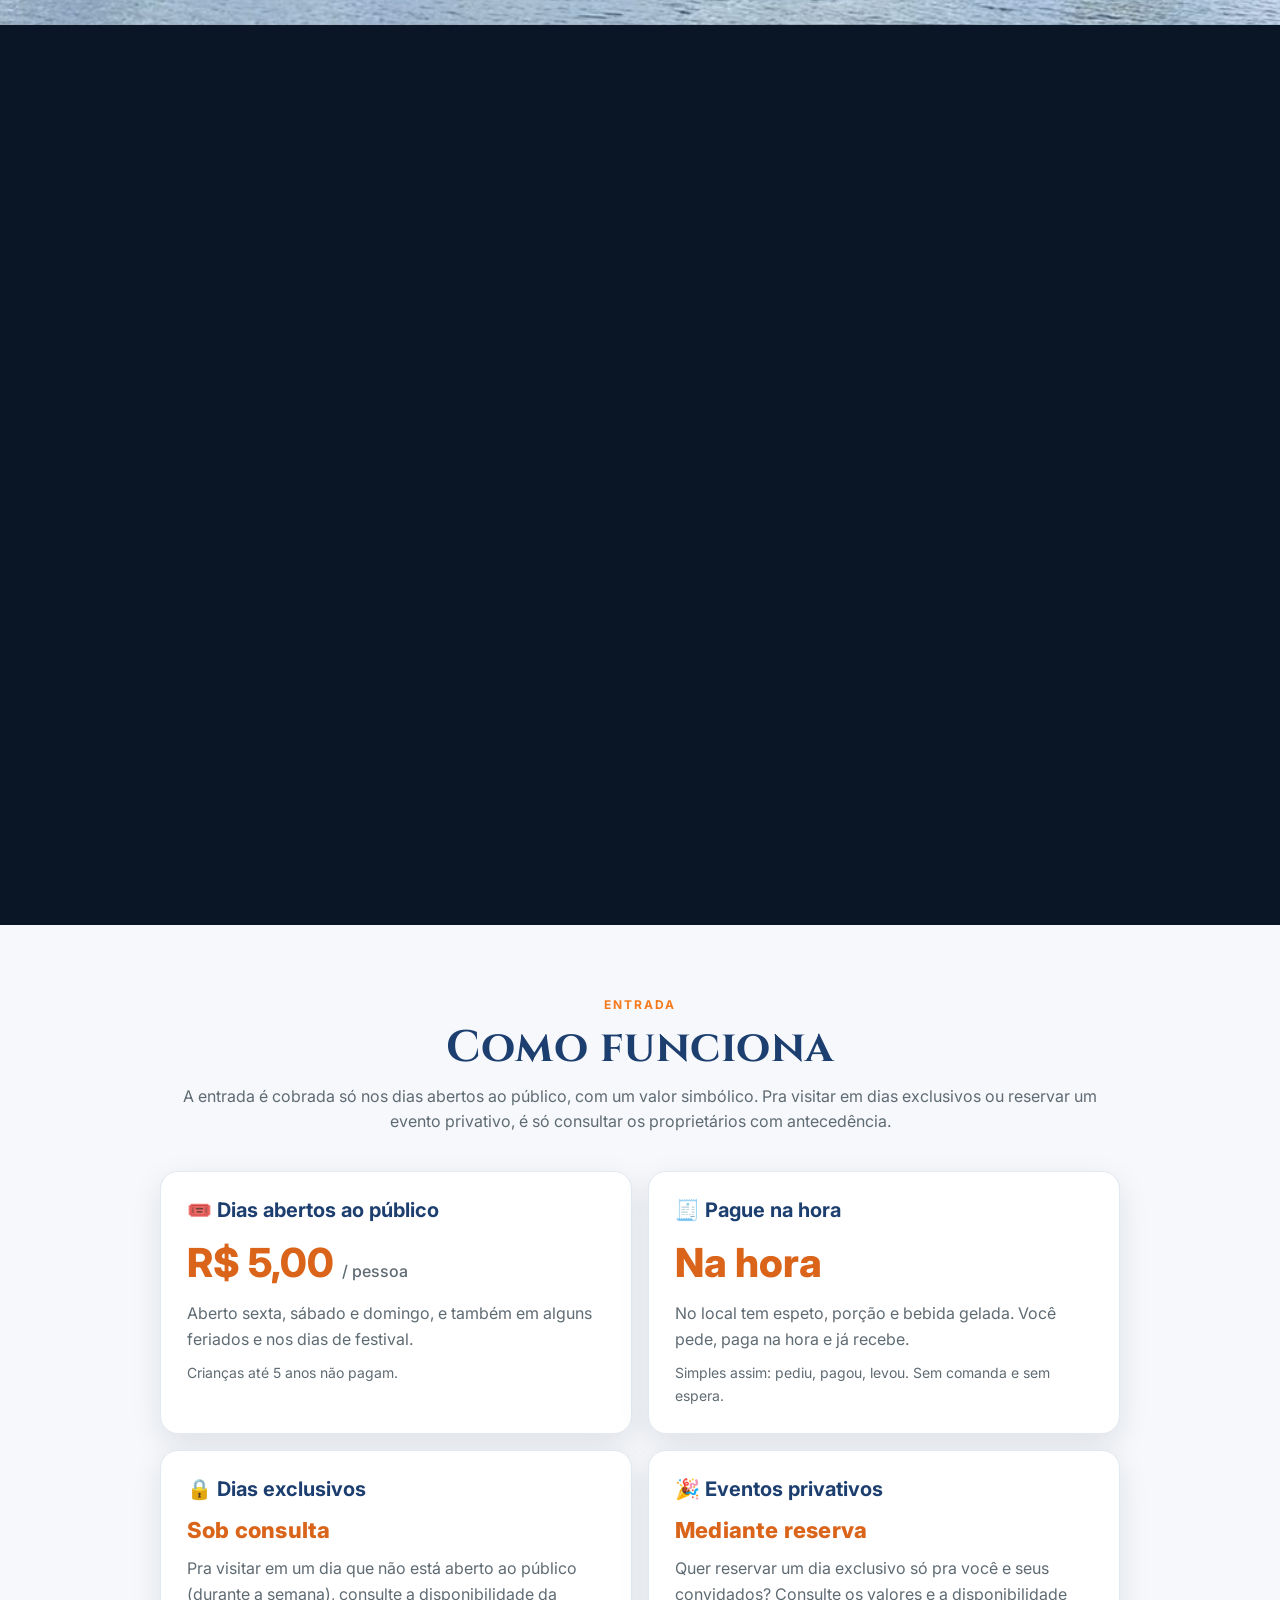
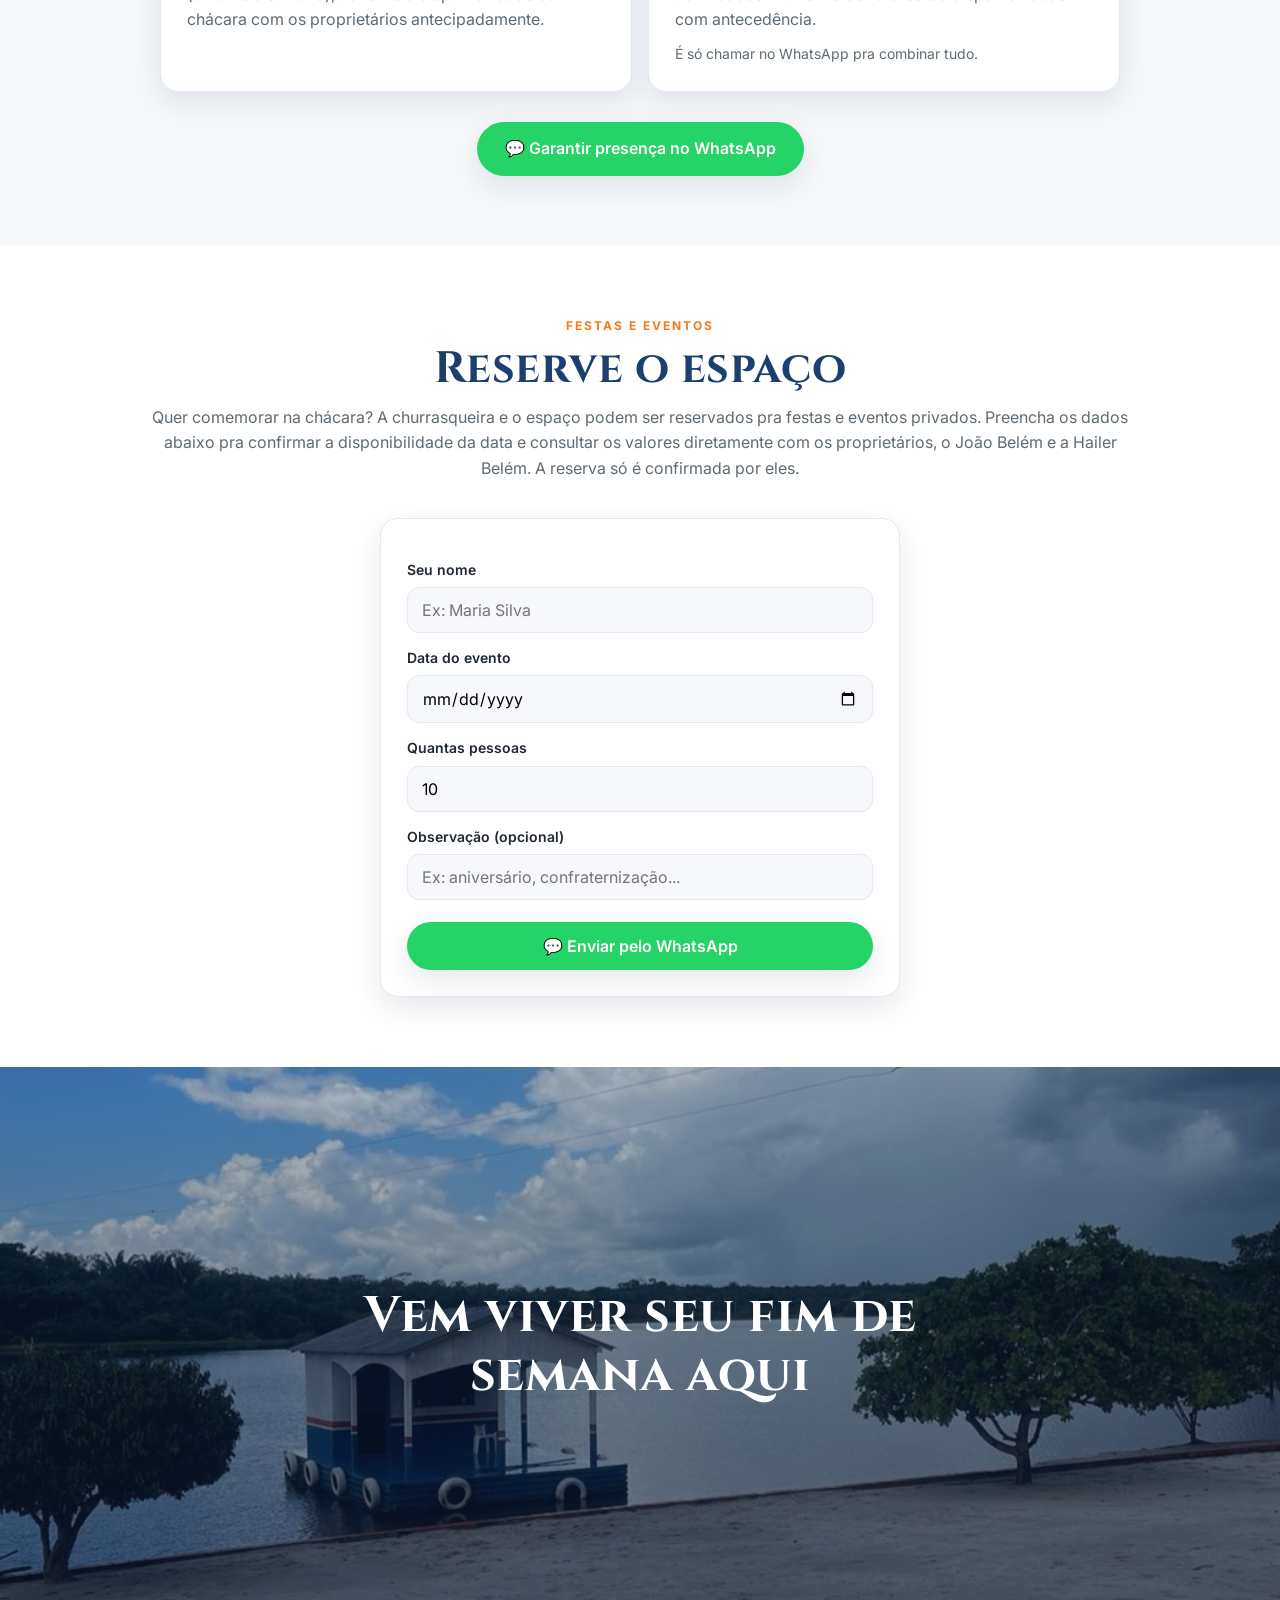
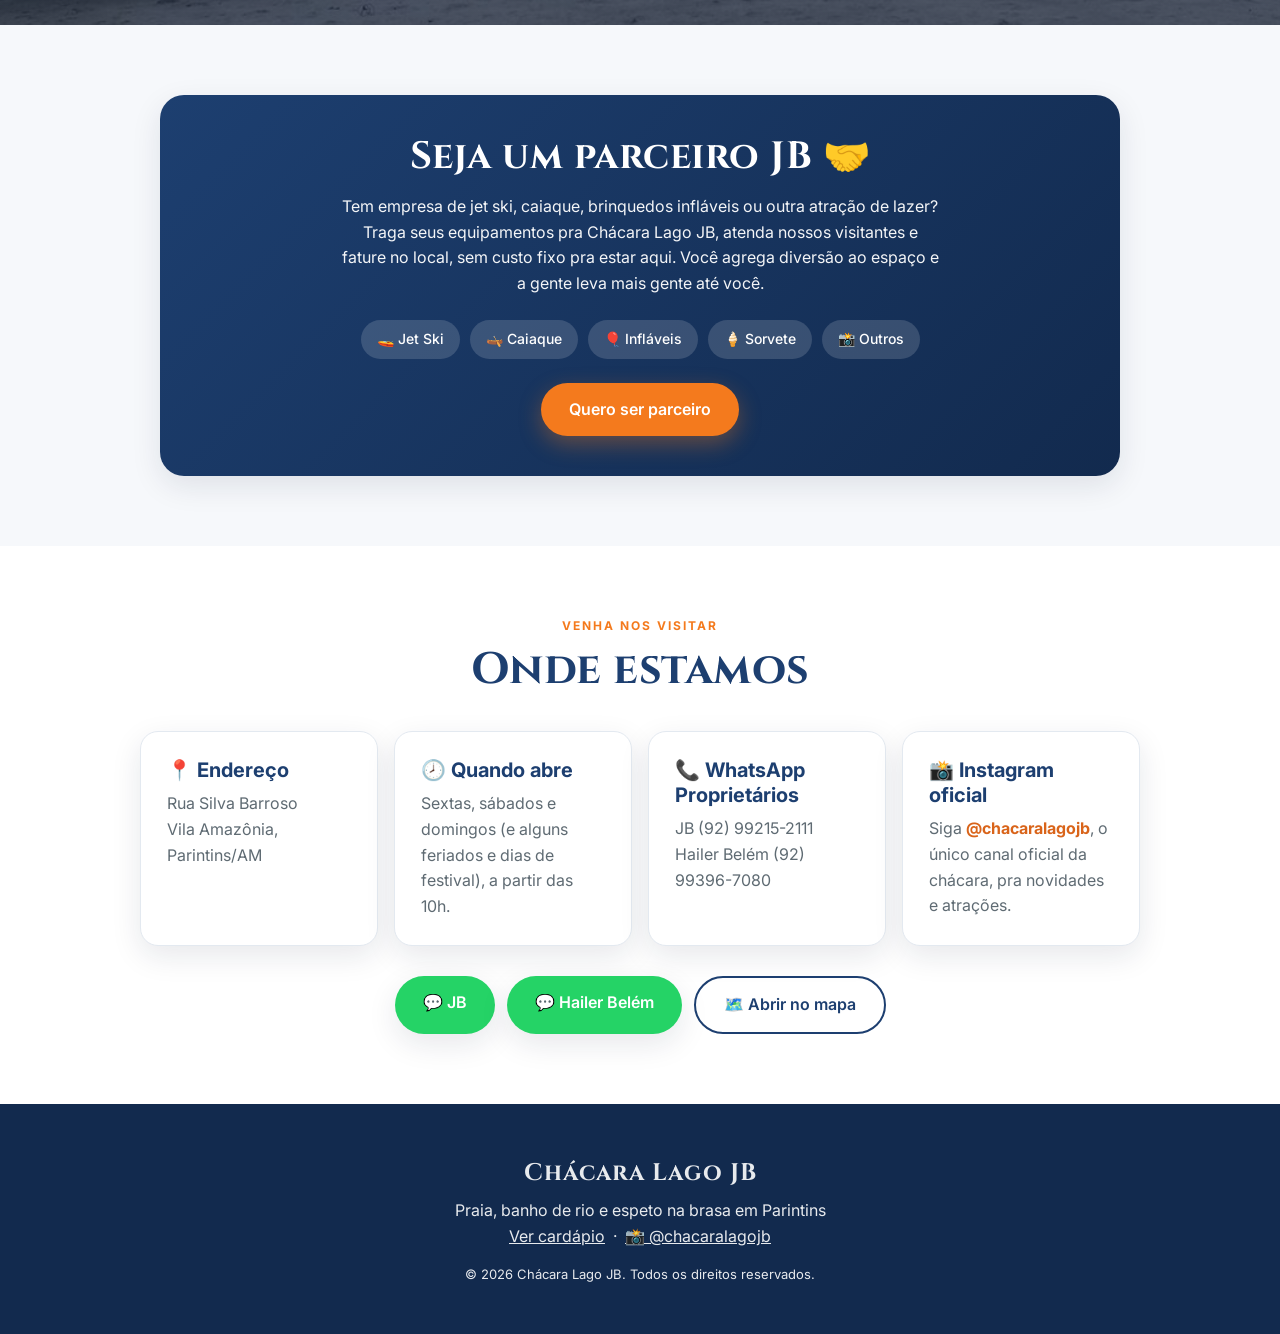
==== commit dd4deca8: "Polish: stats '25+' -> '30+' (cardapio cresceu com os Pratos); unifica theme-color do cardapio com o" ====
--- a/index.html
+++ b/index.html
@@ -113,7 +113,7 @@
       </svg>
     </div>
     <div class="stats-grid">
-      <div class="stat"><div class="stat-num" data-target="25" data-suffix="+">25+</div><div class="stat-label">Itens no cardápio</div></div>
+      <div class="stat"><div class="stat-num" data-target="30" data-suffix="+">30+</div><div class="stat-label">Itens no cardápio</div></div>
       <div class="stat"><div class="stat-num" data-target="10" data-prefix="+">+10</div><div class="stat-label">Atividades</div></div>
       <div class="stat"><div class="stat-num" data-target="100" data-suffix="%">100%</div><div class="stat-label">Pé na areia</div></div>
       <div class="stat"><div class="stat-num" data-target="10" data-suffix="h">10h</div><div class="stat-label">Abrimos às</div></div>
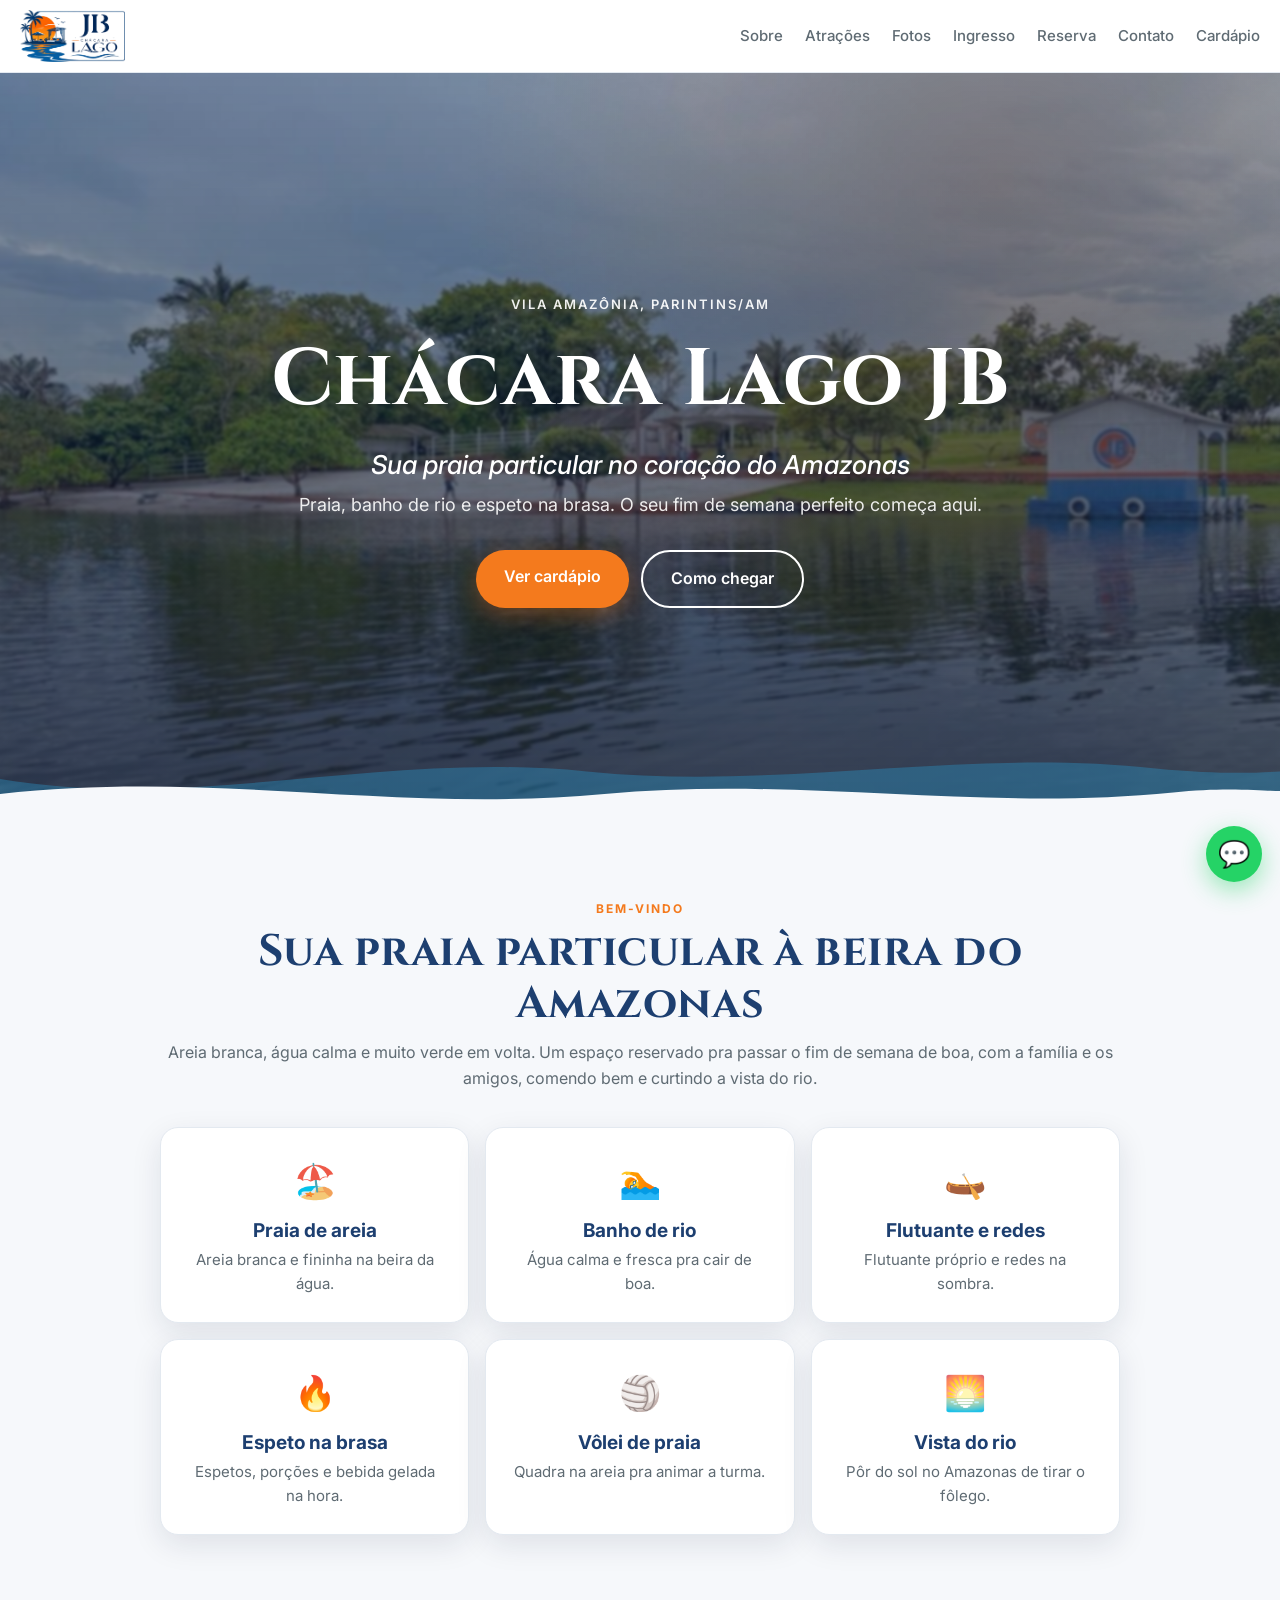
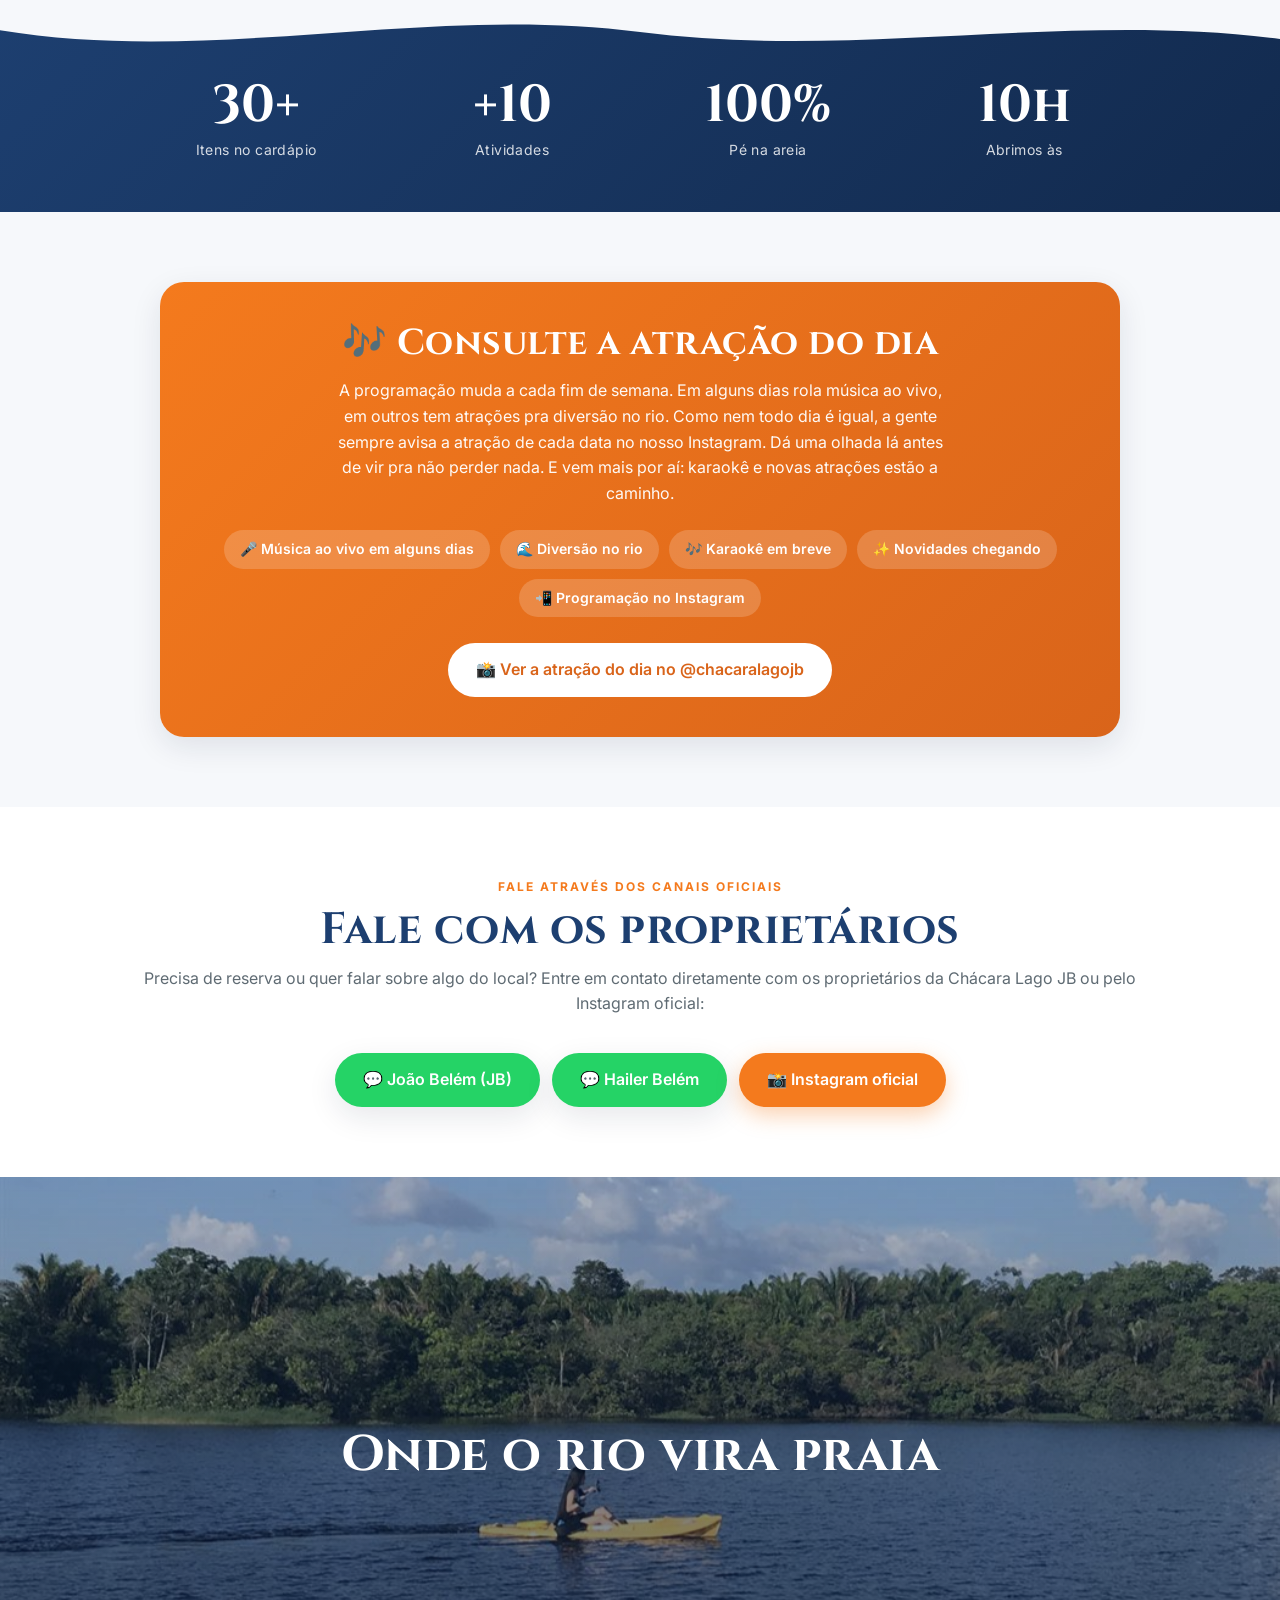
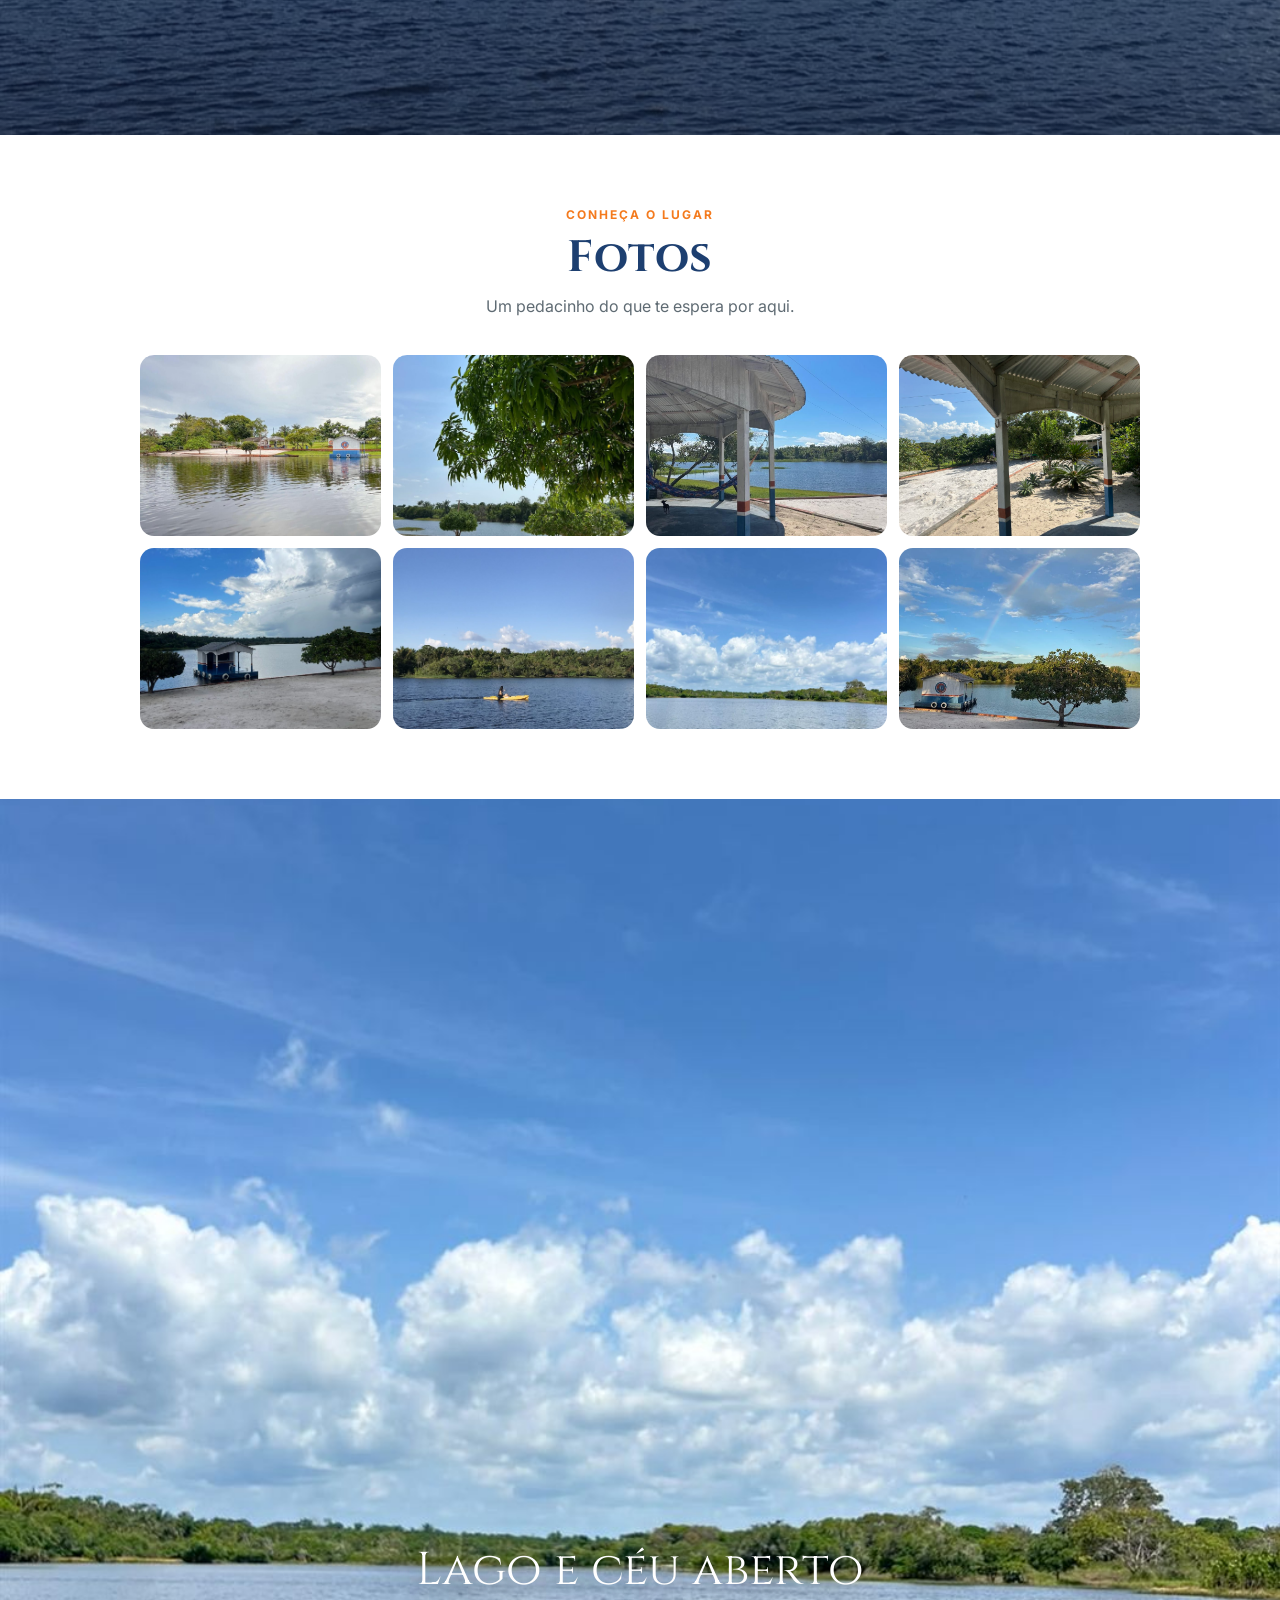
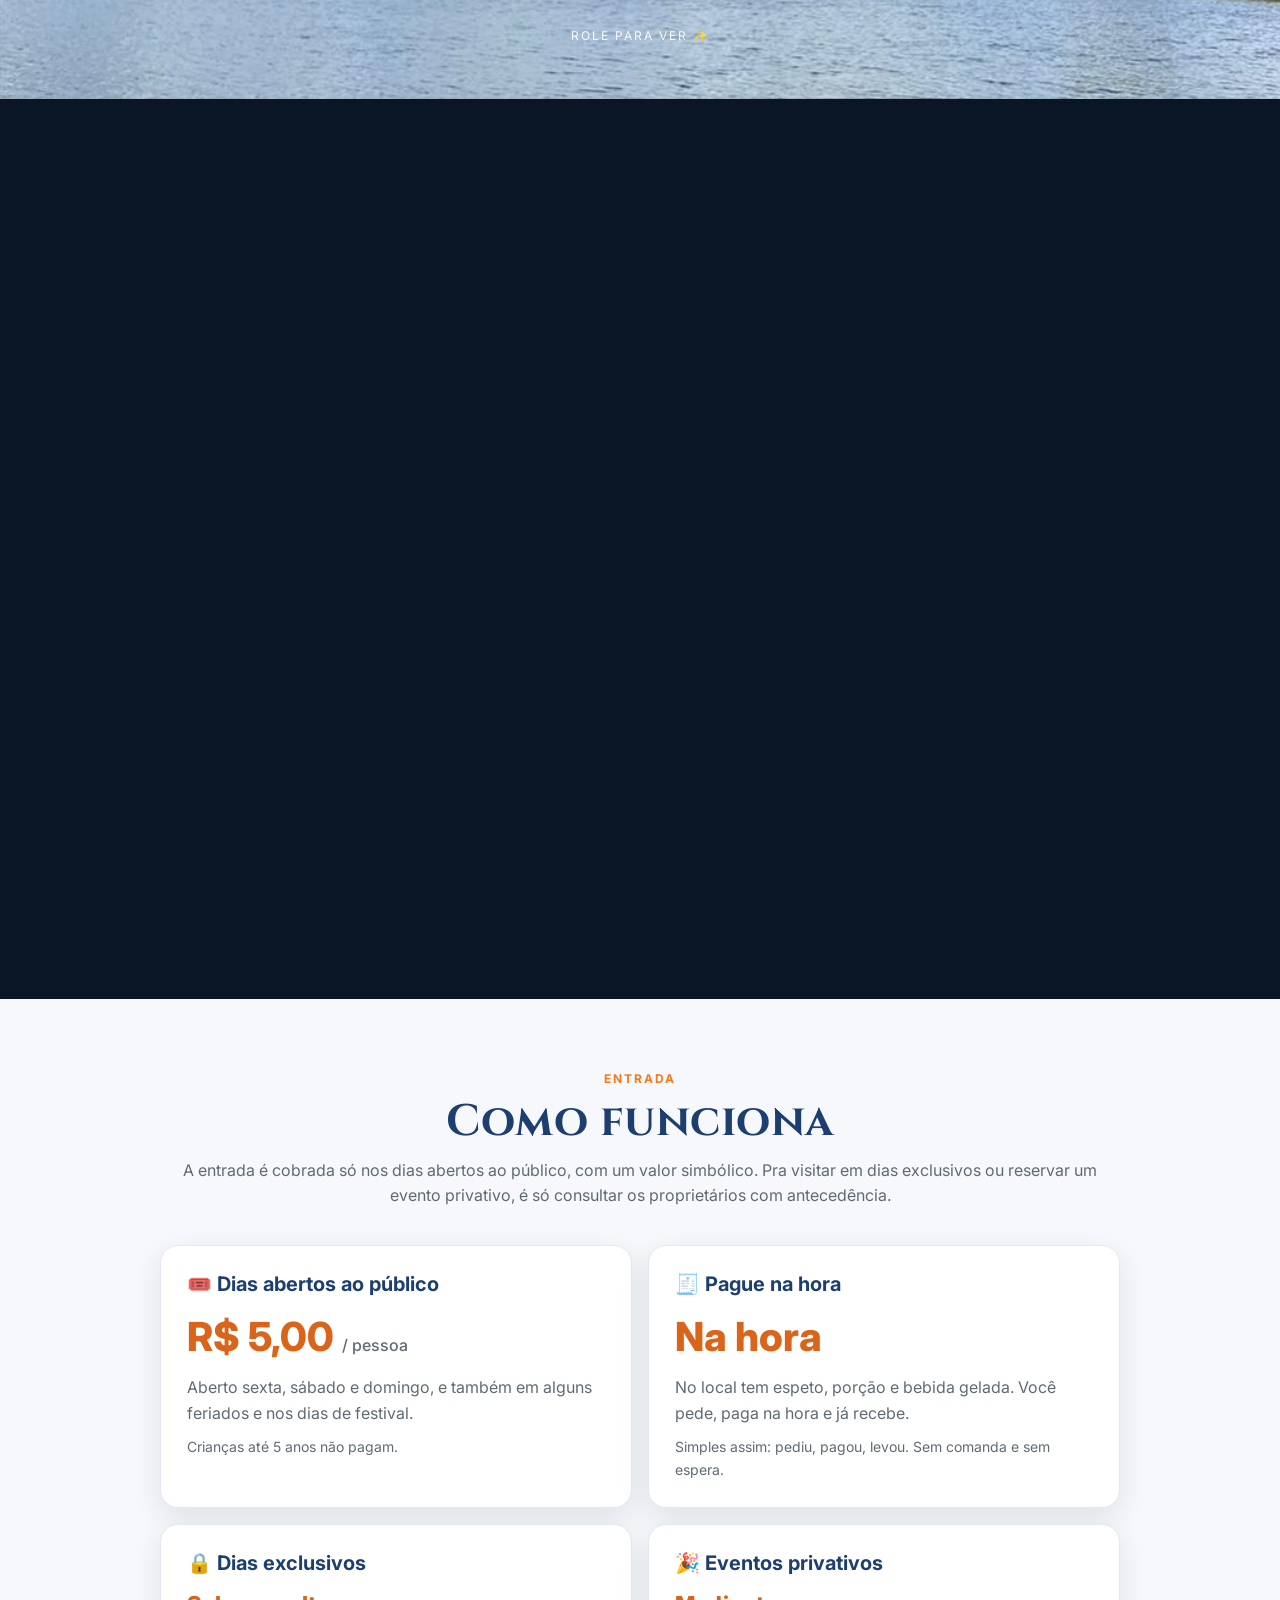
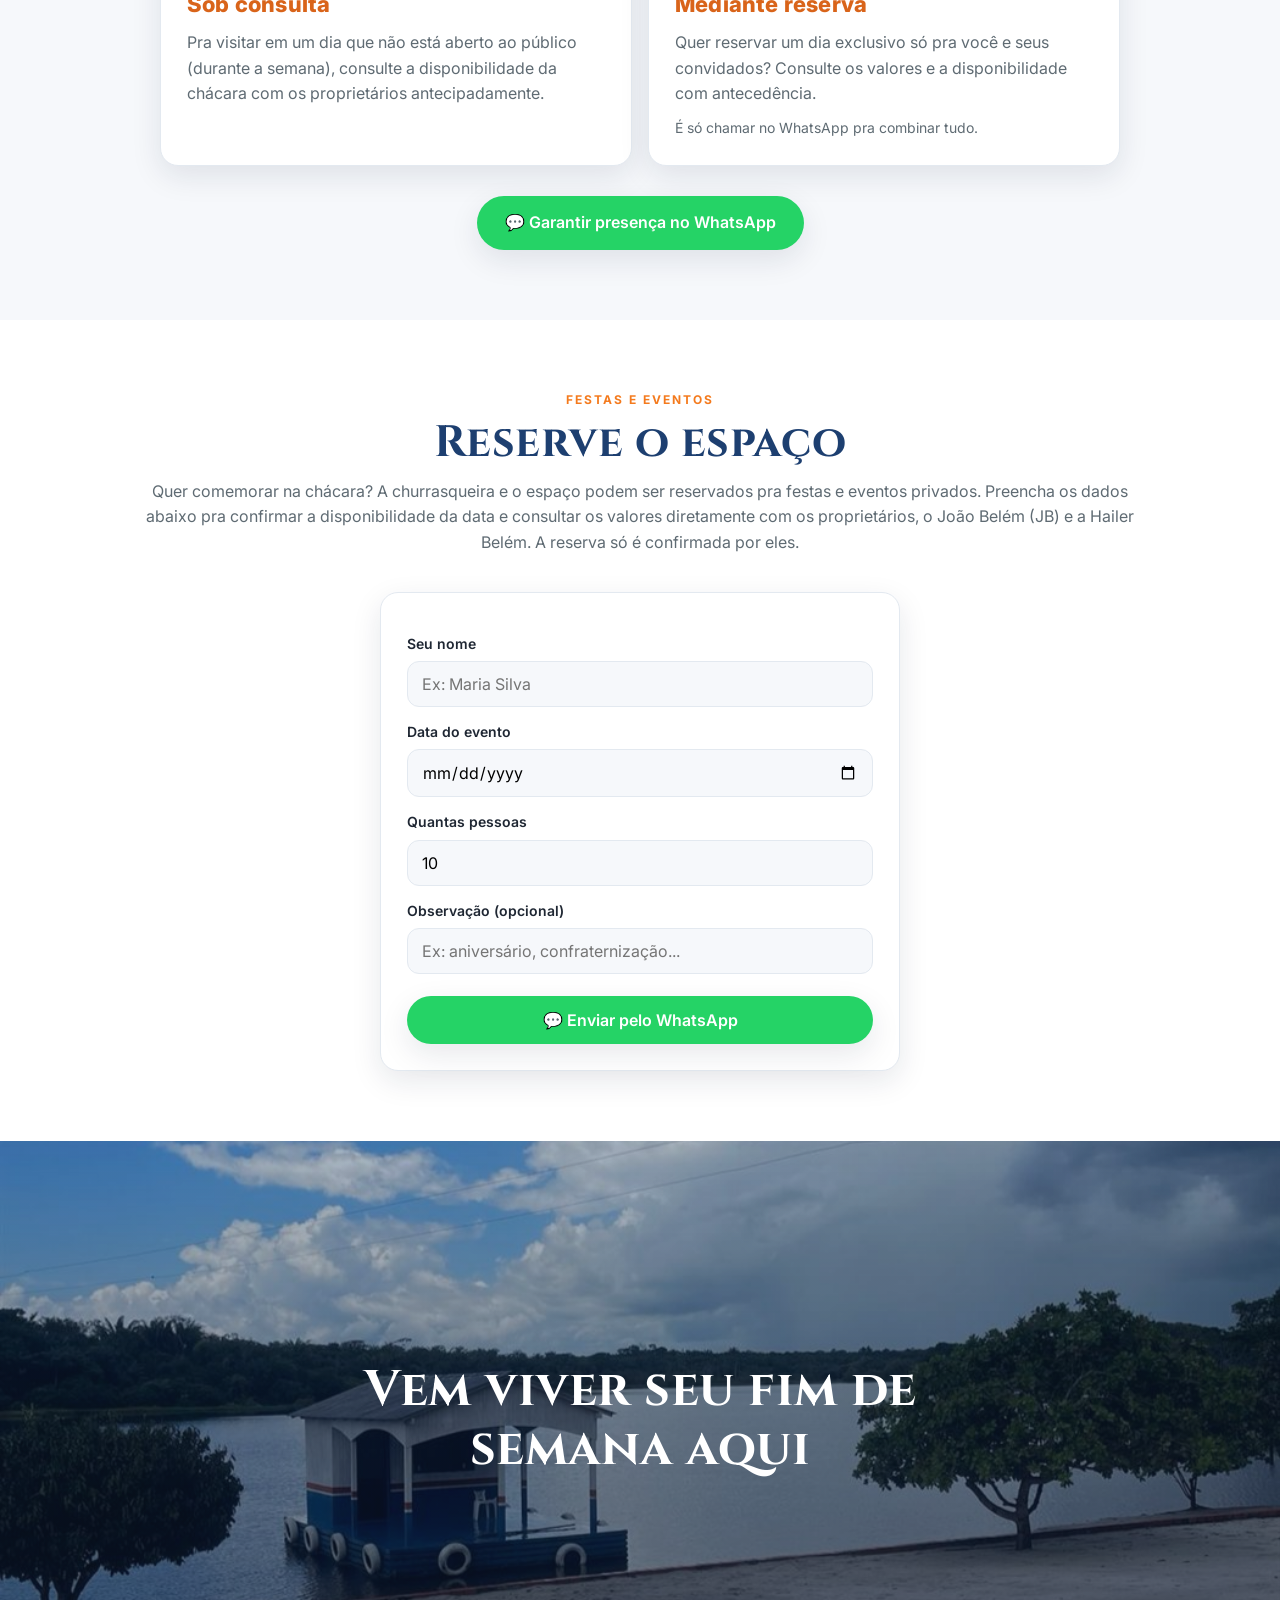
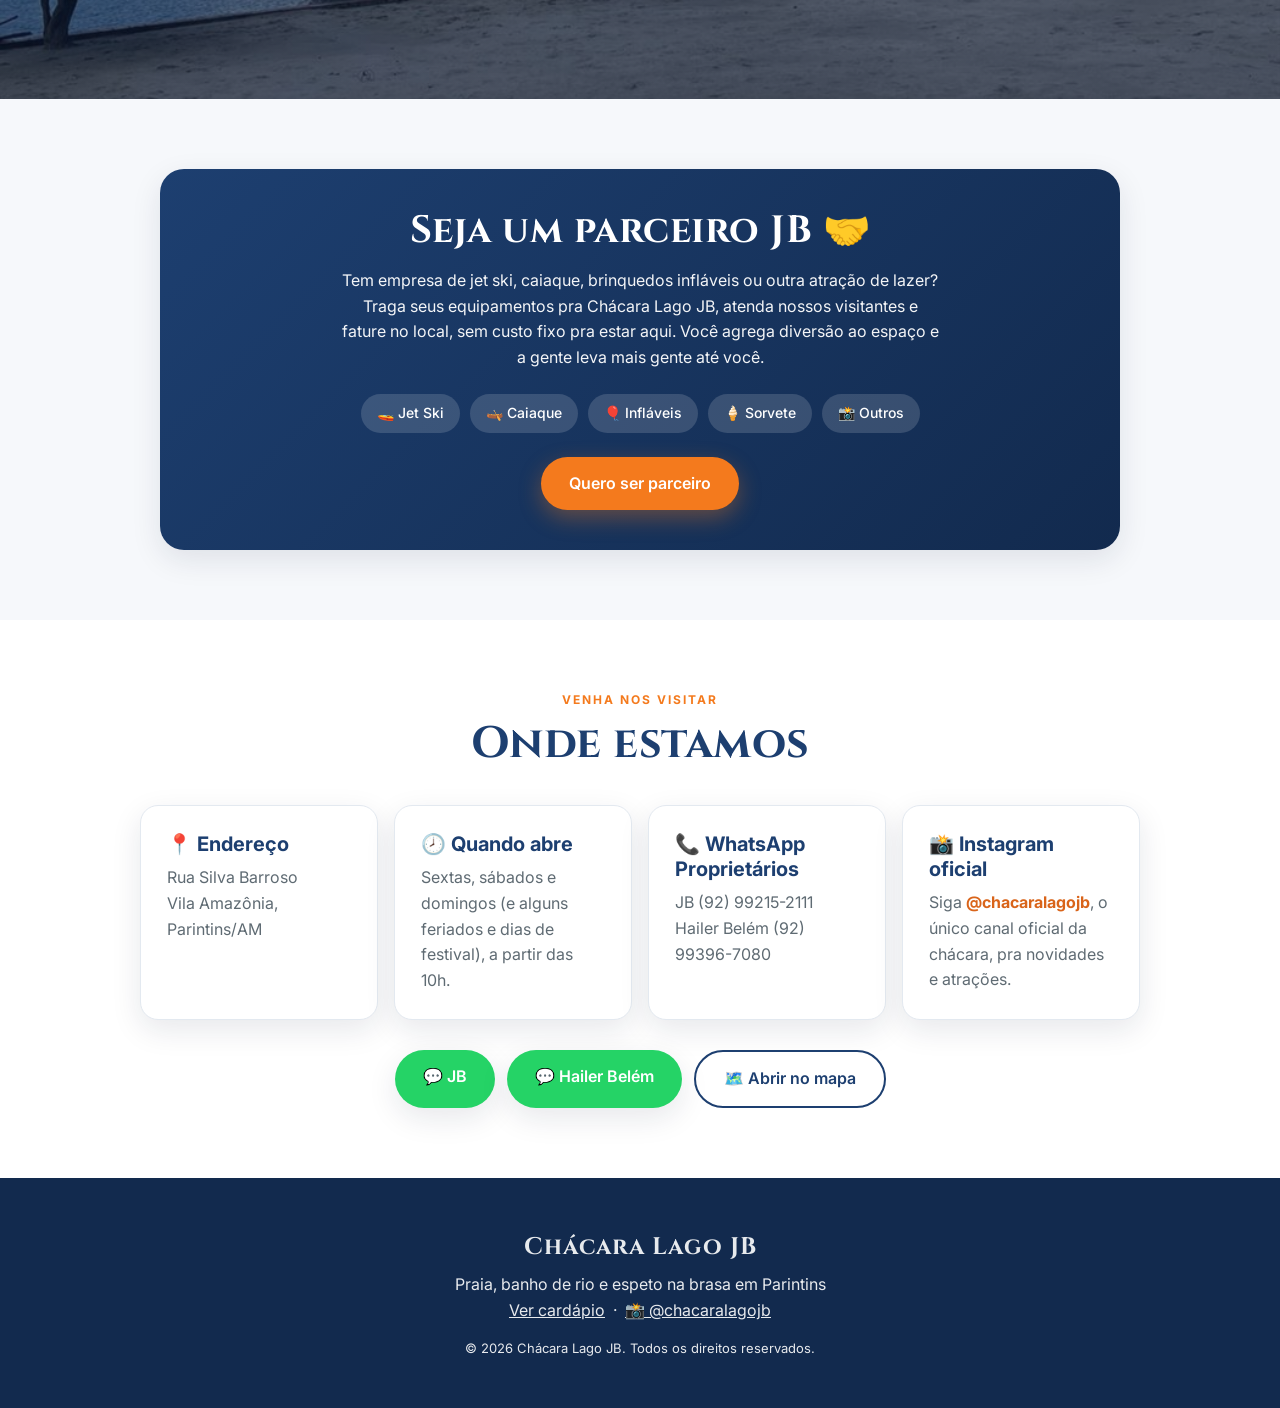
==== commit 76fb1ee7: "Revisao: Joao Belem (JB) na apresentacao/reserva e JB no contato; atracoes com karaoke/novidades 'em" ====
--- a/index.html
+++ b/index.html
@@ -27,7 +27,11 @@
     "name": "Chácara Lago JB",
     "servesCuisine": "Brasileira",
     "description": "Praia particular no coração do Amazonas: areia, flutuante, redes, vôlei, espeto na brasa e banho de rio em Vila Amazônia, Parintins.",
-    "telephone": "+55 92 99396-7080",
+    "url": "https://chacara-lago-jb.vercel.app/",
+    "telephone": "+55 92 99215-2111",
+    "priceRange": "$",
+    "image": "https://chacara-lago-jb.vercel.app/img/capa.jpg",
+    "hasMenu": "https://chacara-lago-jb.vercel.app/cardapio.html",
     "sameAs": ["https://instagram.com/chacaralagojb"],
     "address": {
       "@type": "PostalAddress",
@@ -35,7 +39,14 @@
       "addressLocality": "Vila Amazônia, Parintins",
       "addressRegion": "AM",
       "addressCountry": "BR"
-    }
+    },
+    "openingHoursSpecification": [
+      {
+        "@type": "OpeningHoursSpecification",
+        "dayOfWeek": ["Friday", "Saturday", "Sunday"],
+        "opens": "10:00"
+      }
+    ]
   }
   </script>
 </head>
@@ -57,6 +68,7 @@
       <a href="#fotos">Fotos</a>
       <a href="#ingresso">Ingresso</a>
       <a href="#reserva">Reserva</a>
+      <a href="#contato">Contato</a>
       <a href="cardapio.html">Cardápio</a>
     </nav>
   </header>
@@ -124,10 +136,12 @@
   <section id="atracoes" class="section">
     <div class="attractions-box">
       <h2>🎶 Consulte a atração do dia</h2>
-      <p>A programação muda a cada fim de semana. Em alguns dias rola música ao vivo, em outros tem atrações pra diversão no rio. Como nem todo dia é igual, a gente sempre avisa a atração de cada data no nosso Instagram. Dá uma olhada lá antes de vir pra não perder nada.</p>
+      <p>A programação muda a cada fim de semana. Em alguns dias rola música ao vivo, em outros tem atrações pra diversão no rio. Como nem todo dia é igual, a gente sempre avisa a atração de cada data no nosso Instagram. Dá uma olhada lá antes de vir pra não perder nada. E vem mais por aí: karaokê e novas atrações estão a caminho.</p>
       <div class="attractions-tags">
         <span>🎤 Música ao vivo em alguns dias</span>
         <span>🌊 Diversão no rio</span>
+        <span>🎶 Karaokê em breve</span>
+        <span>✨ Novidades chegando</span>
         <span>📲 Programação no Instagram</span>
       </div>
       <a class="btn" style="background:#fff;color:#d9641a;margin-top:26px;" href="https://instagram.com/chacaralagojb" target="_blank" rel="noopener">📸 Ver a atração do dia no @chacaralagojb</a>
@@ -142,7 +156,7 @@
       <p class="section-desc">Precisa de reserva ou quer falar sobre algo do local? Entre em contato diretamente com os proprietários da Chácara Lago JB ou pelo Instagram oficial:</p>
     </div>
     <div class="cta-row">
-      <a class="btn btn-whats" target="_blank" rel="noopener" href="https://wa.me/5592992152111?text=Ol%C3%A1!%20Vi%20o%20site%20da%20Ch%C3%A1cara%20Lago%20JB%20e%20queria%20falar%20sobre%20uma%20reserva%2Finforma%C3%A7%C3%B5es.">💬 João Belém</a>
+      <a class="btn btn-whats" target="_blank" rel="noopener" href="https://wa.me/5592992152111?text=Ol%C3%A1!%20Vi%20o%20site%20da%20Ch%C3%A1cara%20Lago%20JB%20e%20queria%20falar%20sobre%20uma%20reserva%2Finforma%C3%A7%C3%B5es.">💬 João Belém (JB)</a>
       <a class="btn btn-whats" target="_blank" rel="noopener" href="https://wa.me/5592993967080?text=Ol%C3%A1!%20Vi%20o%20site%20da%20Ch%C3%A1cara%20Lago%20JB%20e%20queria%20falar%20sobre%20uma%20reserva%2Finforma%C3%A7%C3%B5es.">💬 Hailer Belém</a>
       <a class="btn btn-primary" target="_blank" rel="noopener" href="https://instagram.com/chacaralagojb">📸 Instagram oficial</a>
     </div>
@@ -238,7 +252,7 @@
     <div class="section-head">
       <p class="eyebrow">Festas e eventos</p>
       <h2>Reserve o espaço</h2>
-      <p class="section-desc">Quer comemorar na chácara? A churrasqueira e o espaço podem ser reservados pra festas e eventos privados. Preencha os dados abaixo pra confirmar a disponibilidade da data e consultar os valores diretamente com os proprietários, o João Belém e a Hailer Belém. A reserva só é confirmada por eles.</p>
+      <p class="section-desc">Quer comemorar na chácara? A churrasqueira e o espaço podem ser reservados pra festas e eventos privados. Preencha os dados abaixo pra confirmar a disponibilidade da data e consultar os valores diretamente com os proprietários, o João Belém (JB) e a Hailer Belém. A reserva só é confirmada por eles.</p>
     </div>
     <form class="form" id="form-reserva" onsubmit="return enviarReserva(event)">
       <label for="r-nome">Seu nome</label>
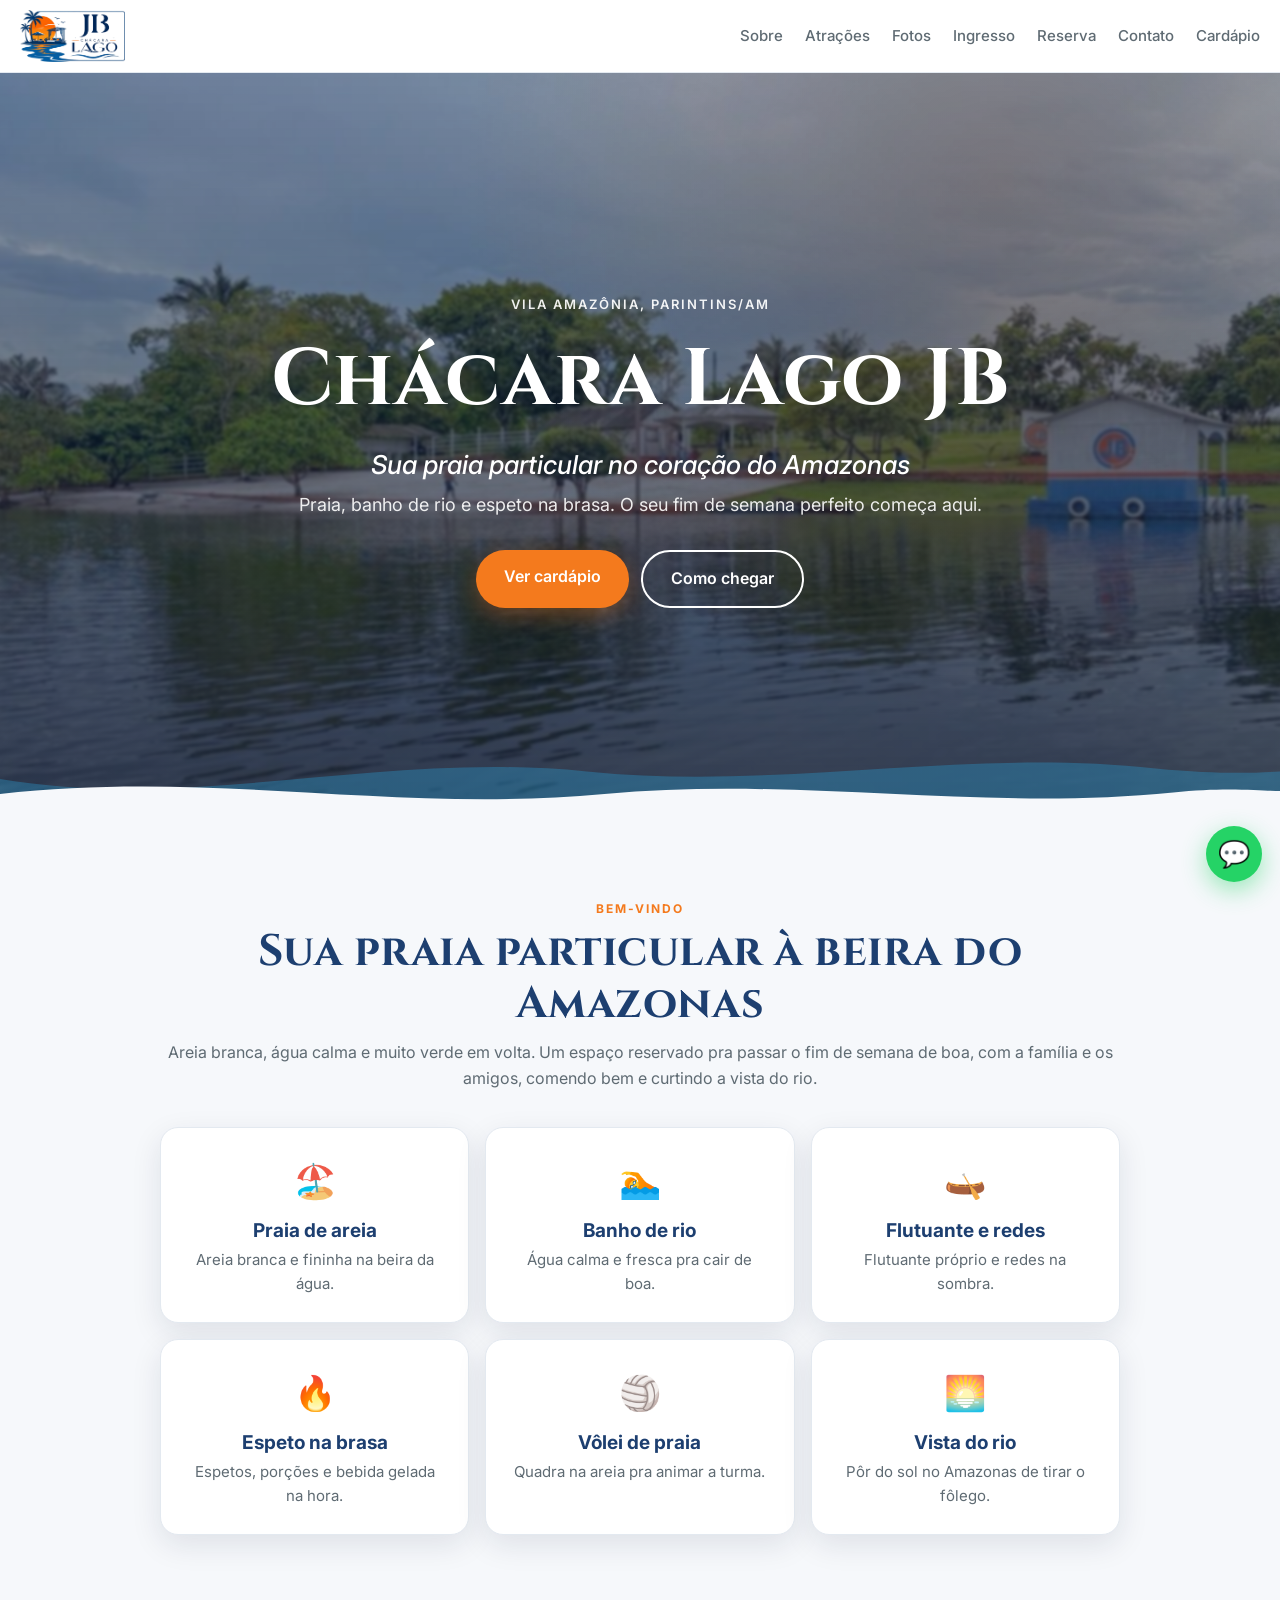
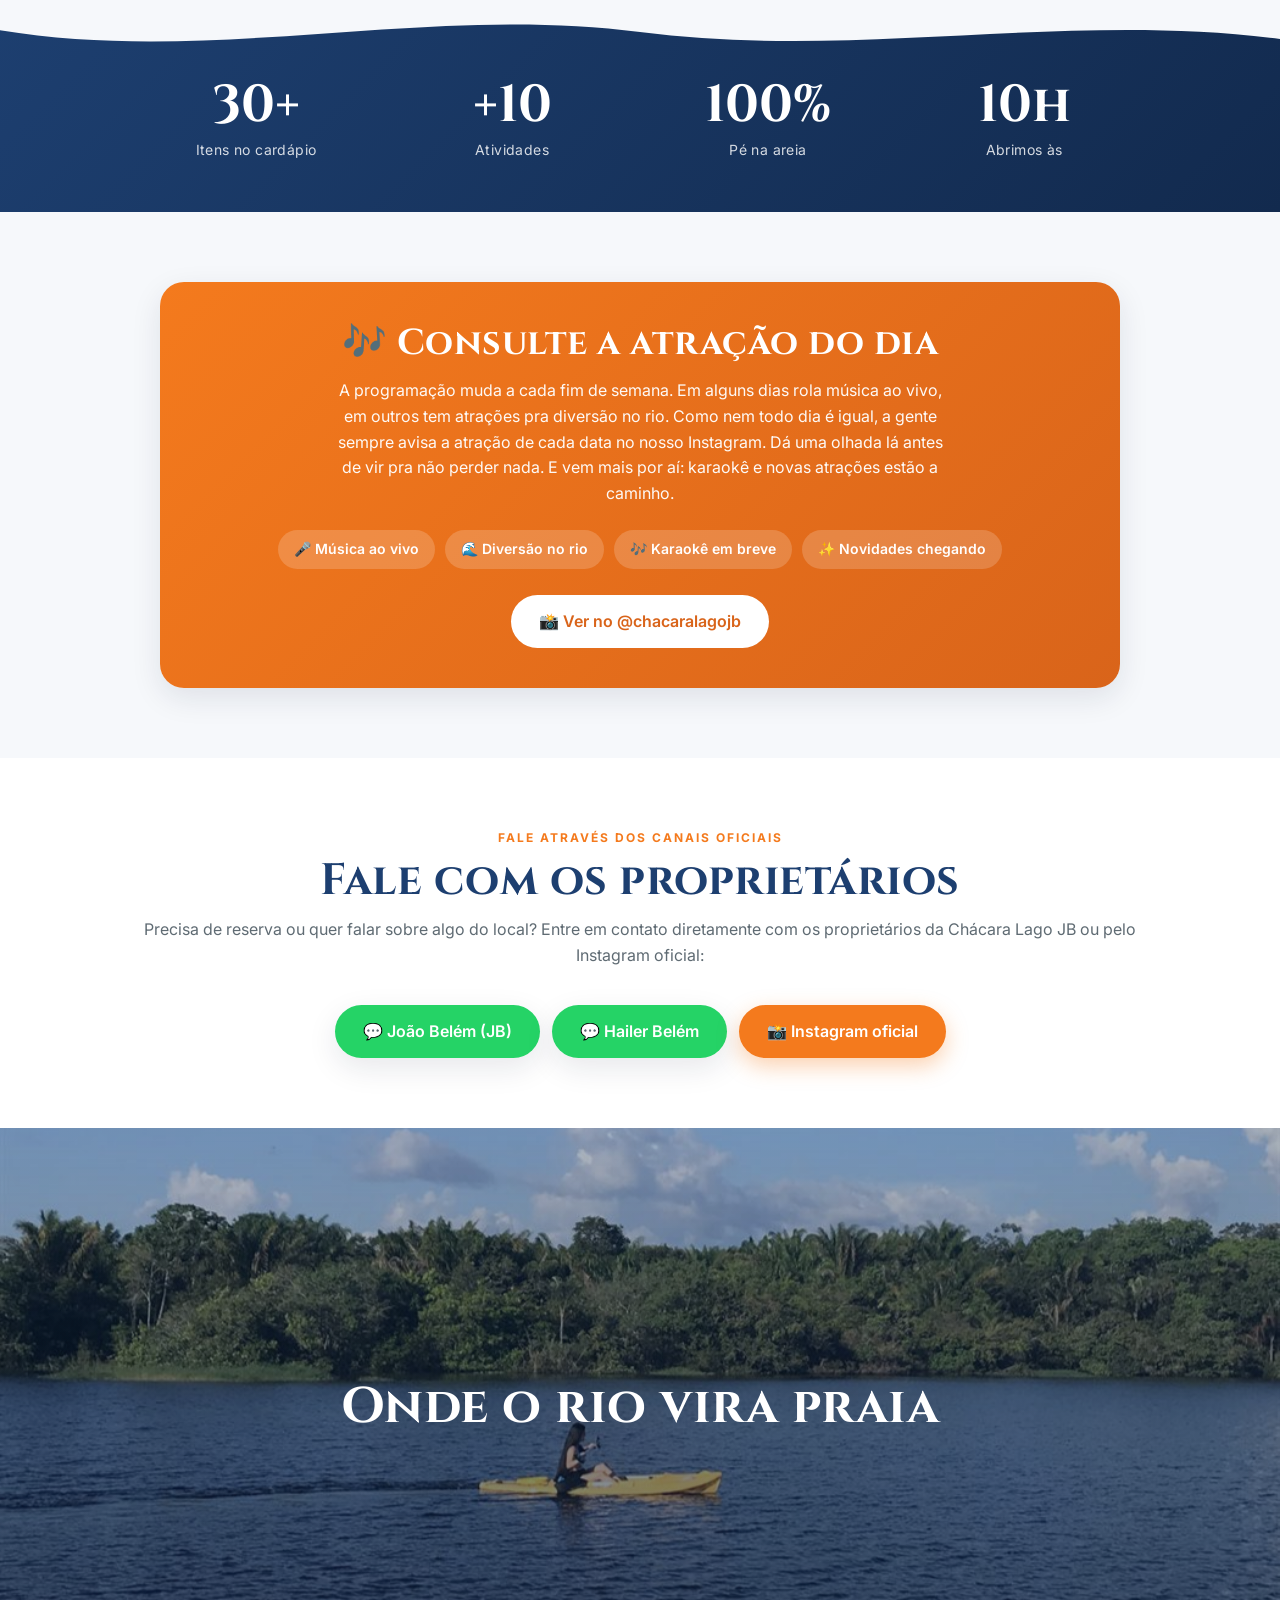
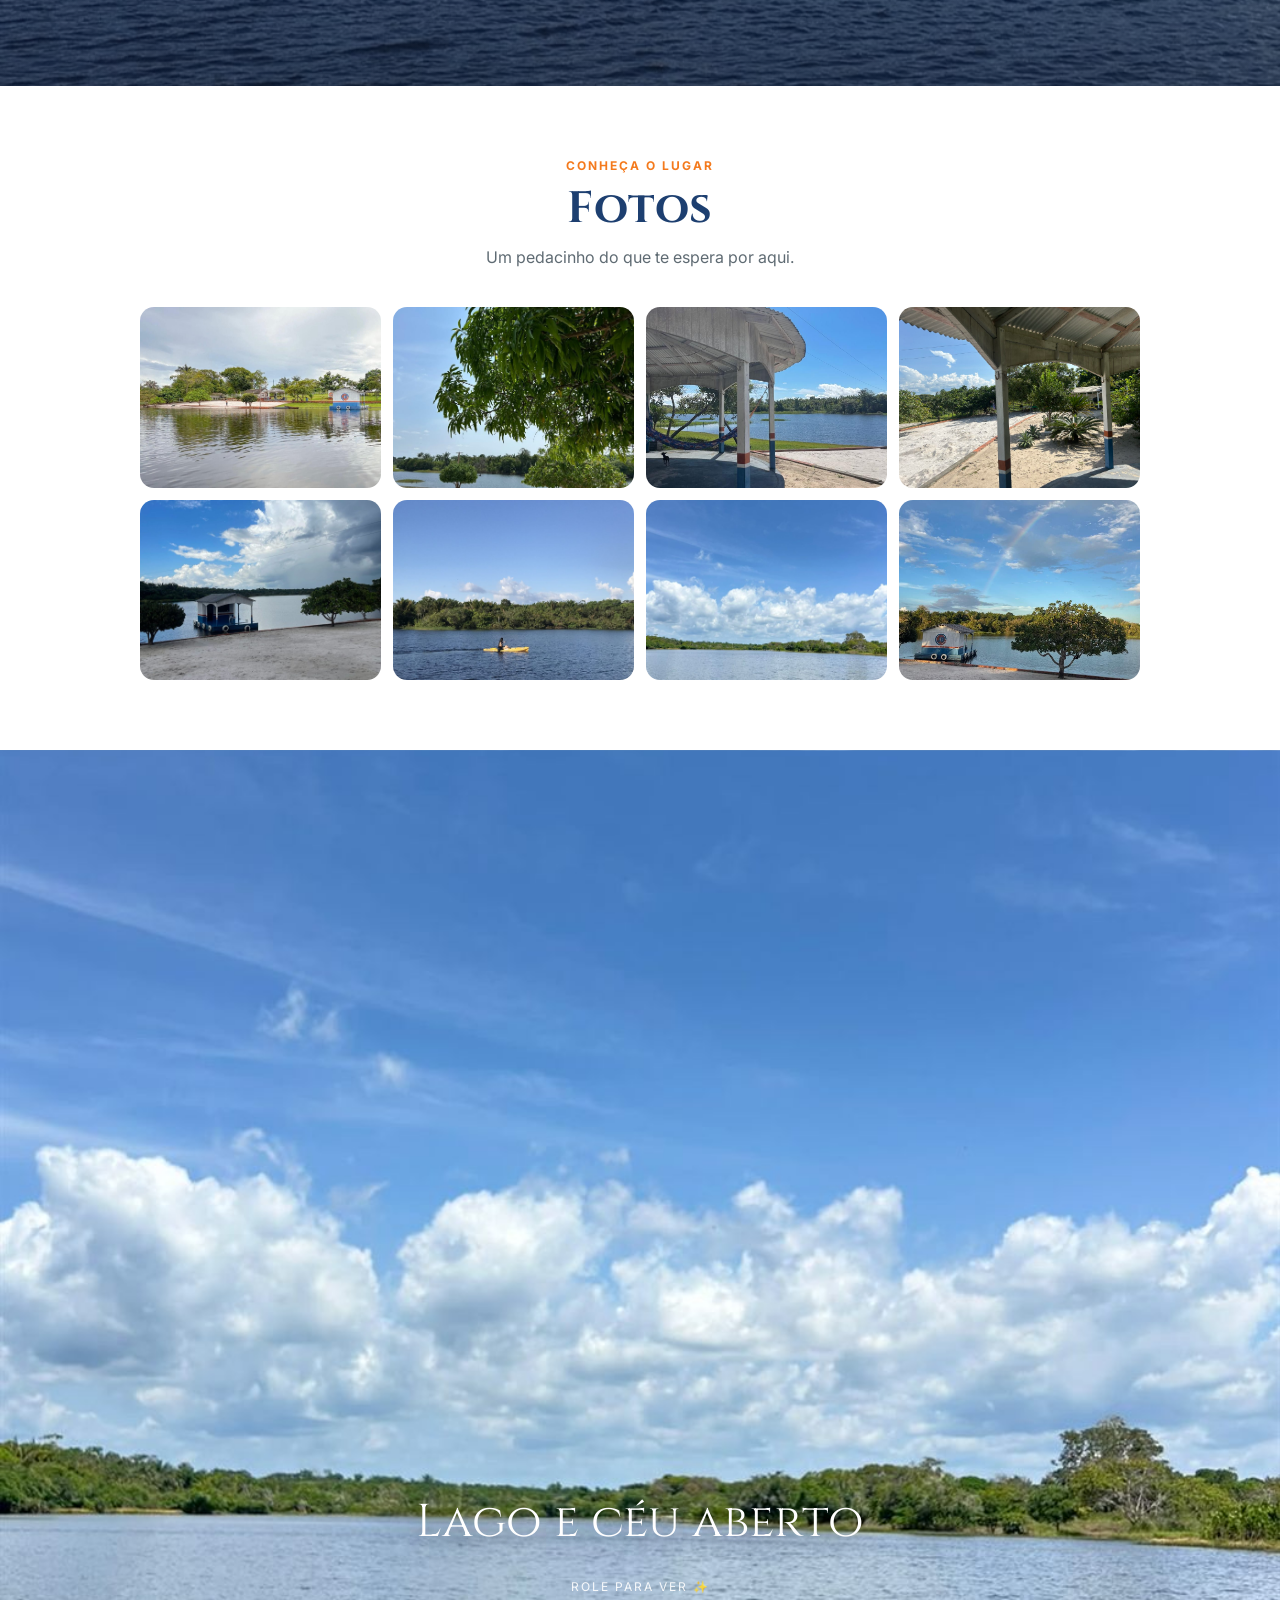
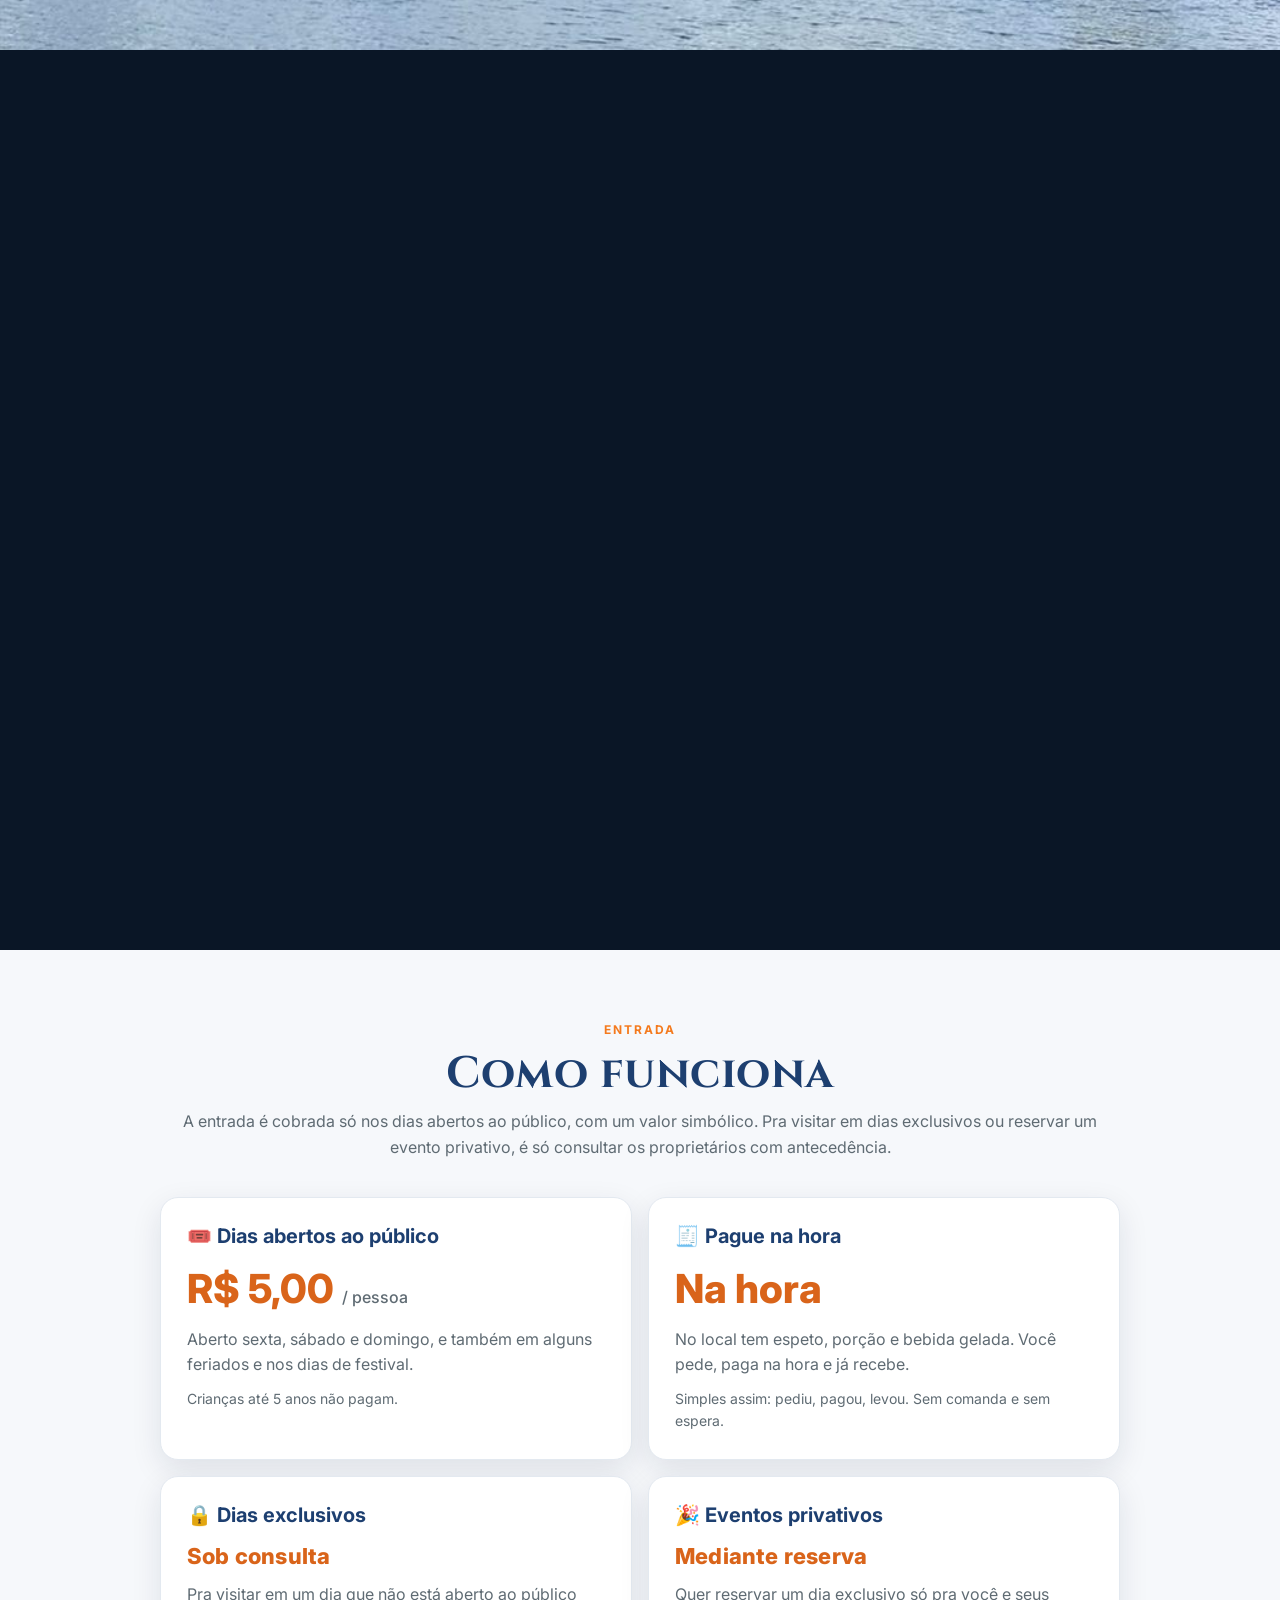
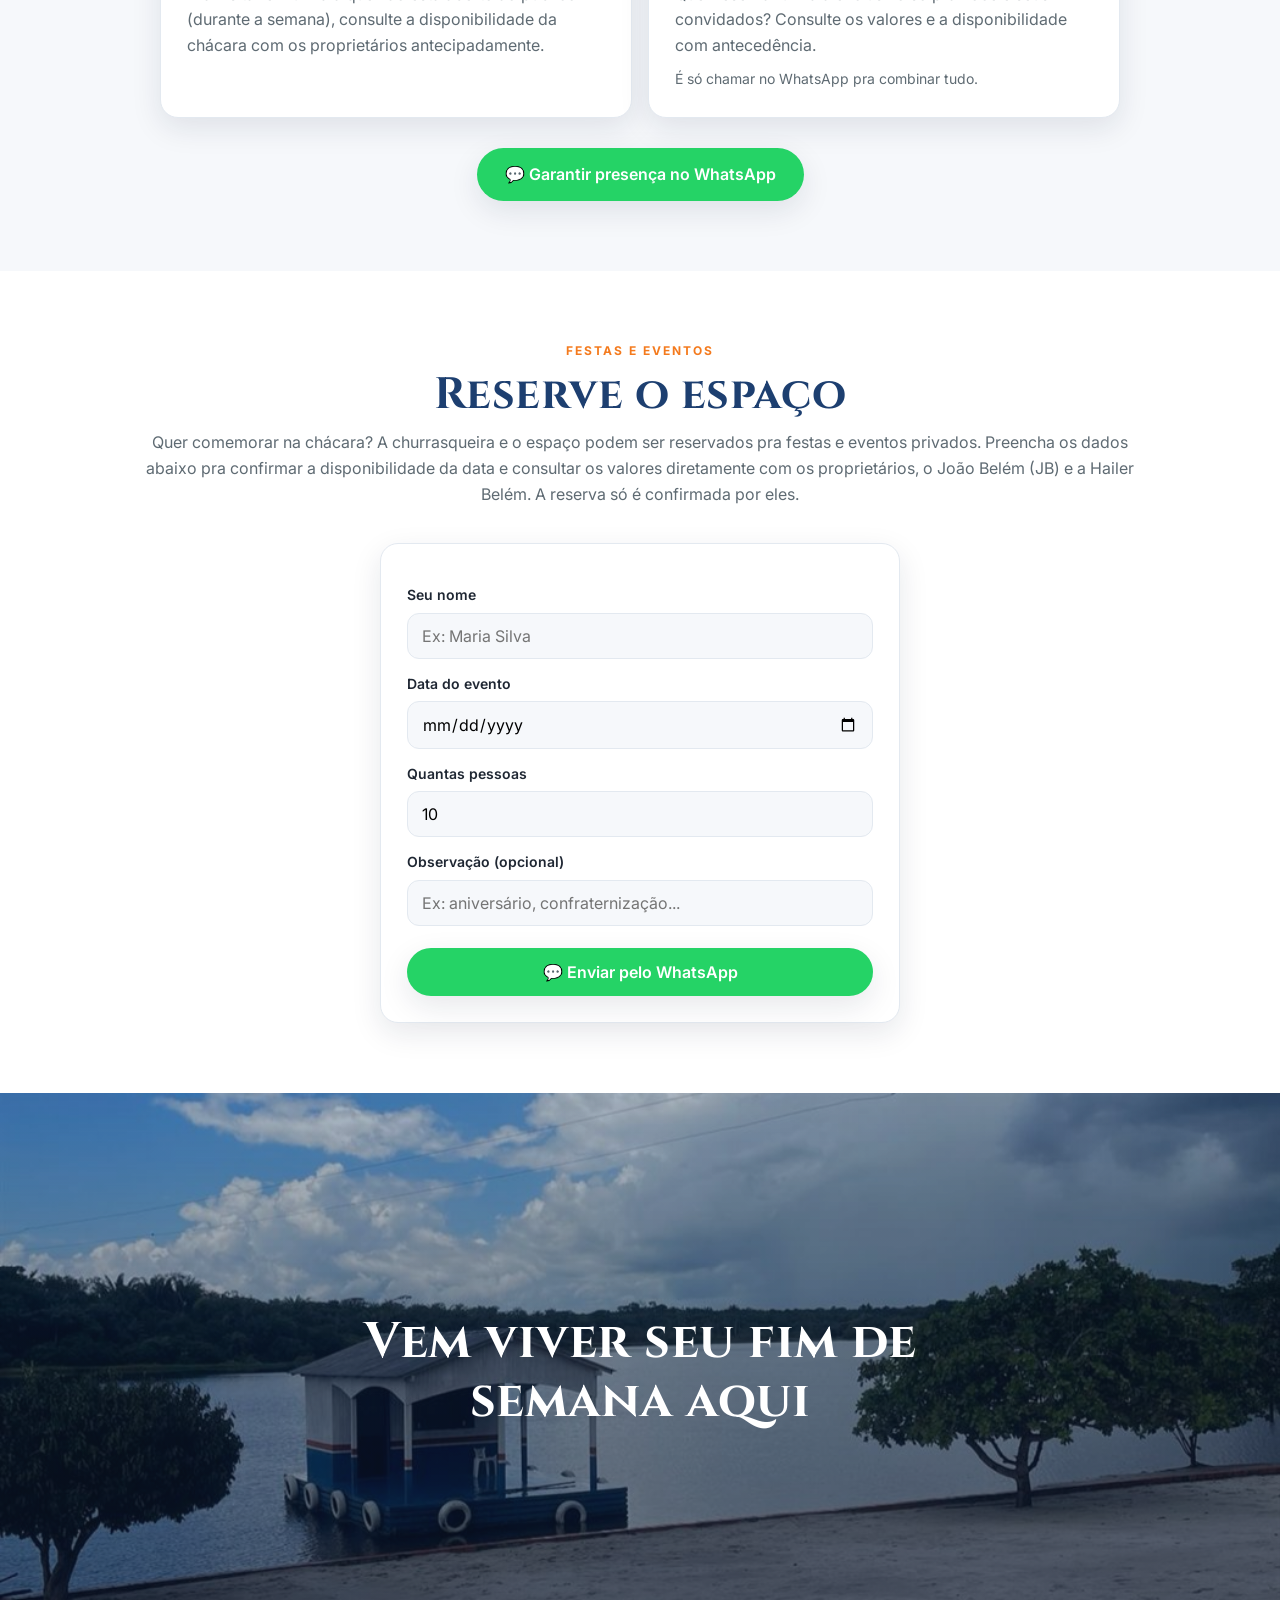
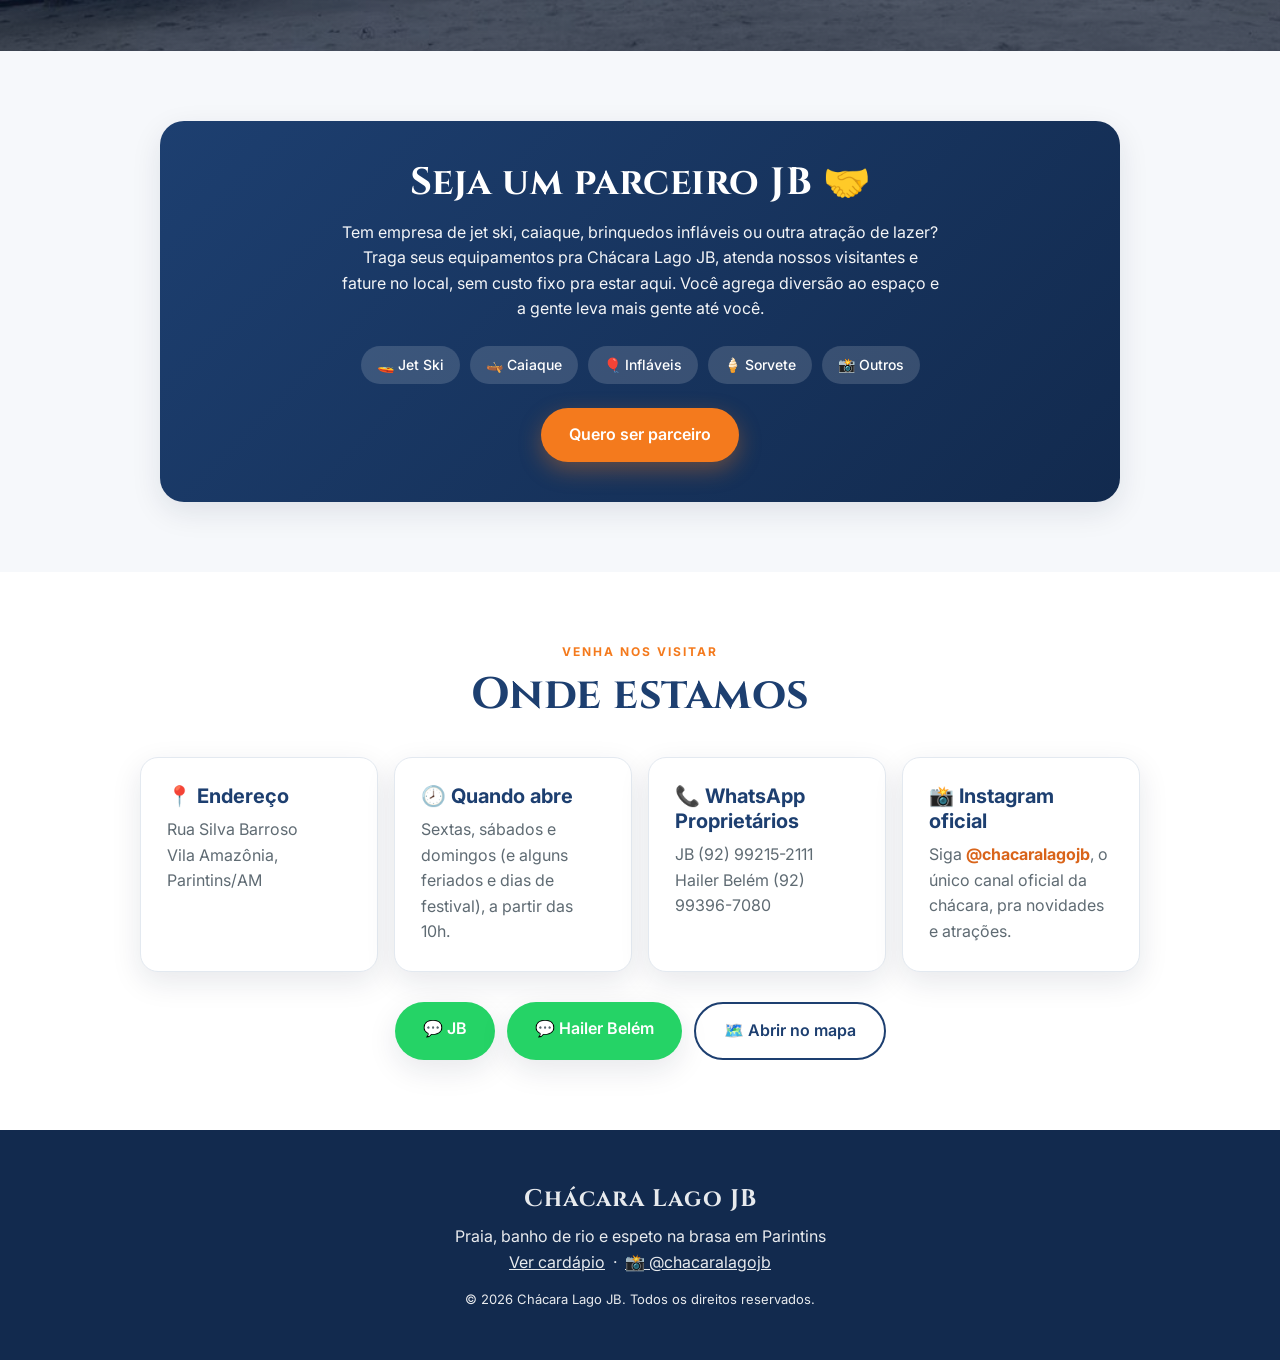
==== commit b56cf7d4: "Atracoes: 4 tags curtas em uma linha so (Musica ao vivo, Diversao no rio, Karaoke em breve, Novidade" ====
--- a/index.html
+++ b/index.html
@@ -138,13 +138,12 @@
       <h2>🎶 Consulte a atração do dia</h2>
       <p>A programação muda a cada fim de semana. Em alguns dias rola música ao vivo, em outros tem atrações pra diversão no rio. Como nem todo dia é igual, a gente sempre avisa a atração de cada data no nosso Instagram. Dá uma olhada lá antes de vir pra não perder nada. E vem mais por aí: karaokê e novas atrações estão a caminho.</p>
       <div class="attractions-tags">
-        <span>🎤 Música ao vivo em alguns dias</span>
+        <span>🎤 Música ao vivo</span>
         <span>🌊 Diversão no rio</span>
         <span>🎶 Karaokê em breve</span>
         <span>✨ Novidades chegando</span>
-        <span>📲 Programação no Instagram</span>
-      </div>
-      <a class="btn" style="background:#fff;color:#d9641a;margin-top:26px;" href="https://instagram.com/chacaralagojb" target="_blank" rel="noopener">📸 Ver a atração do dia no @chacaralagojb</a>
+      </div>
+      <a class="btn" style="background:#fff;color:#d9641a;margin-top:26px;" href="https://instagram.com/chacaralagojb" target="_blank" rel="noopener">📸 Ver no @chacaralagojb</a>
     </div>
   </section>
 
